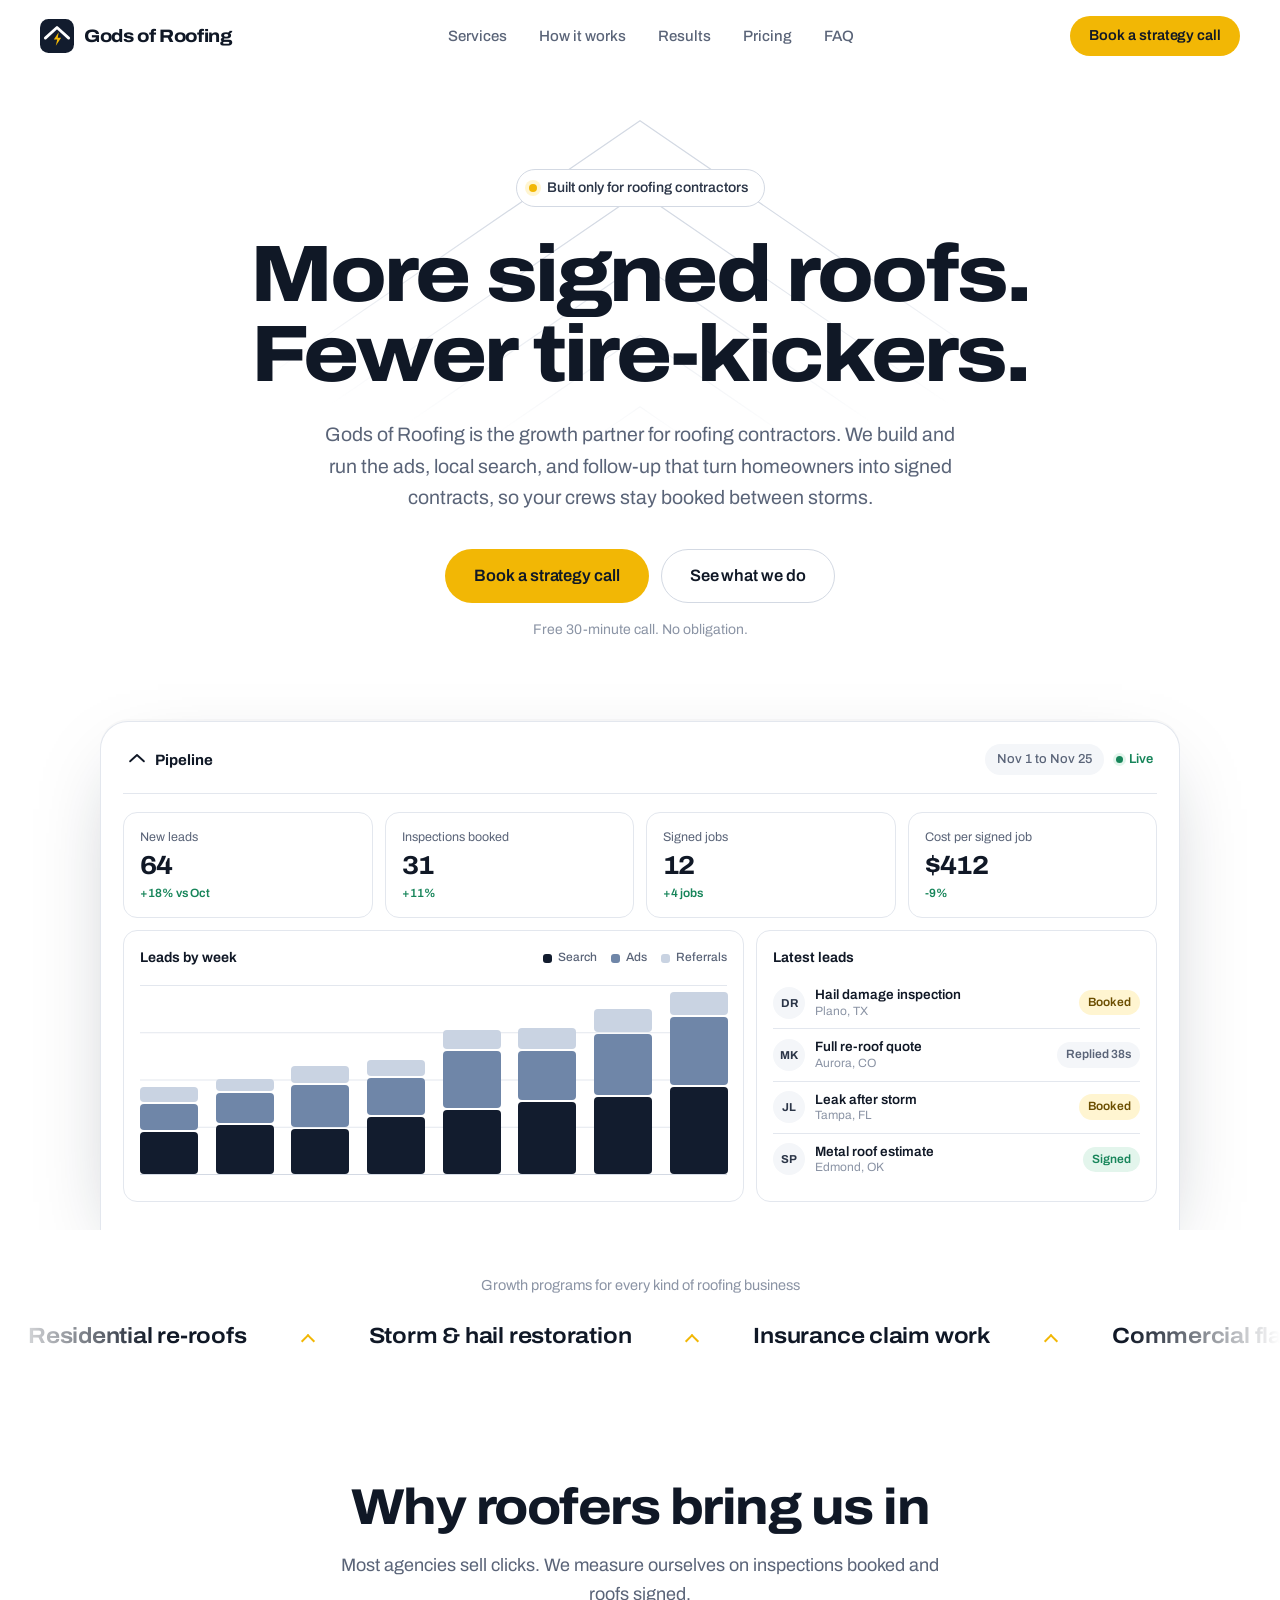
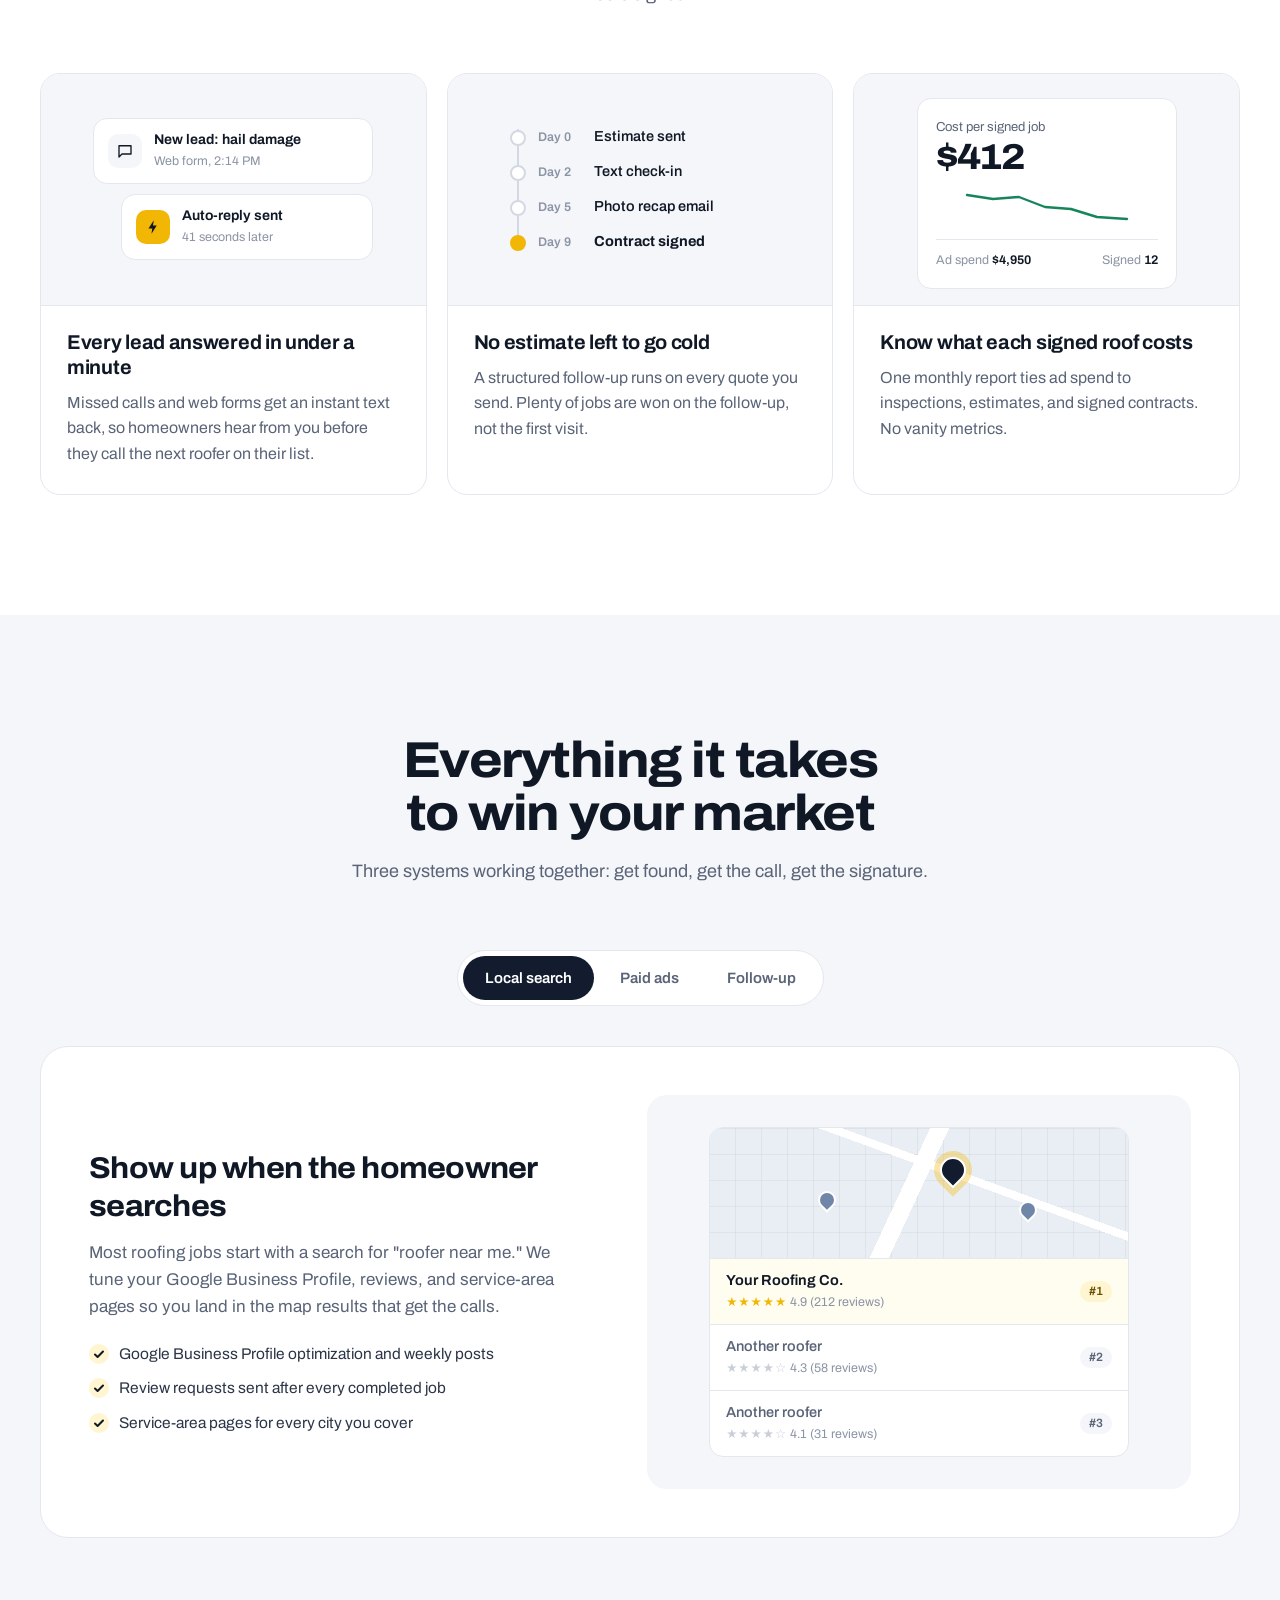
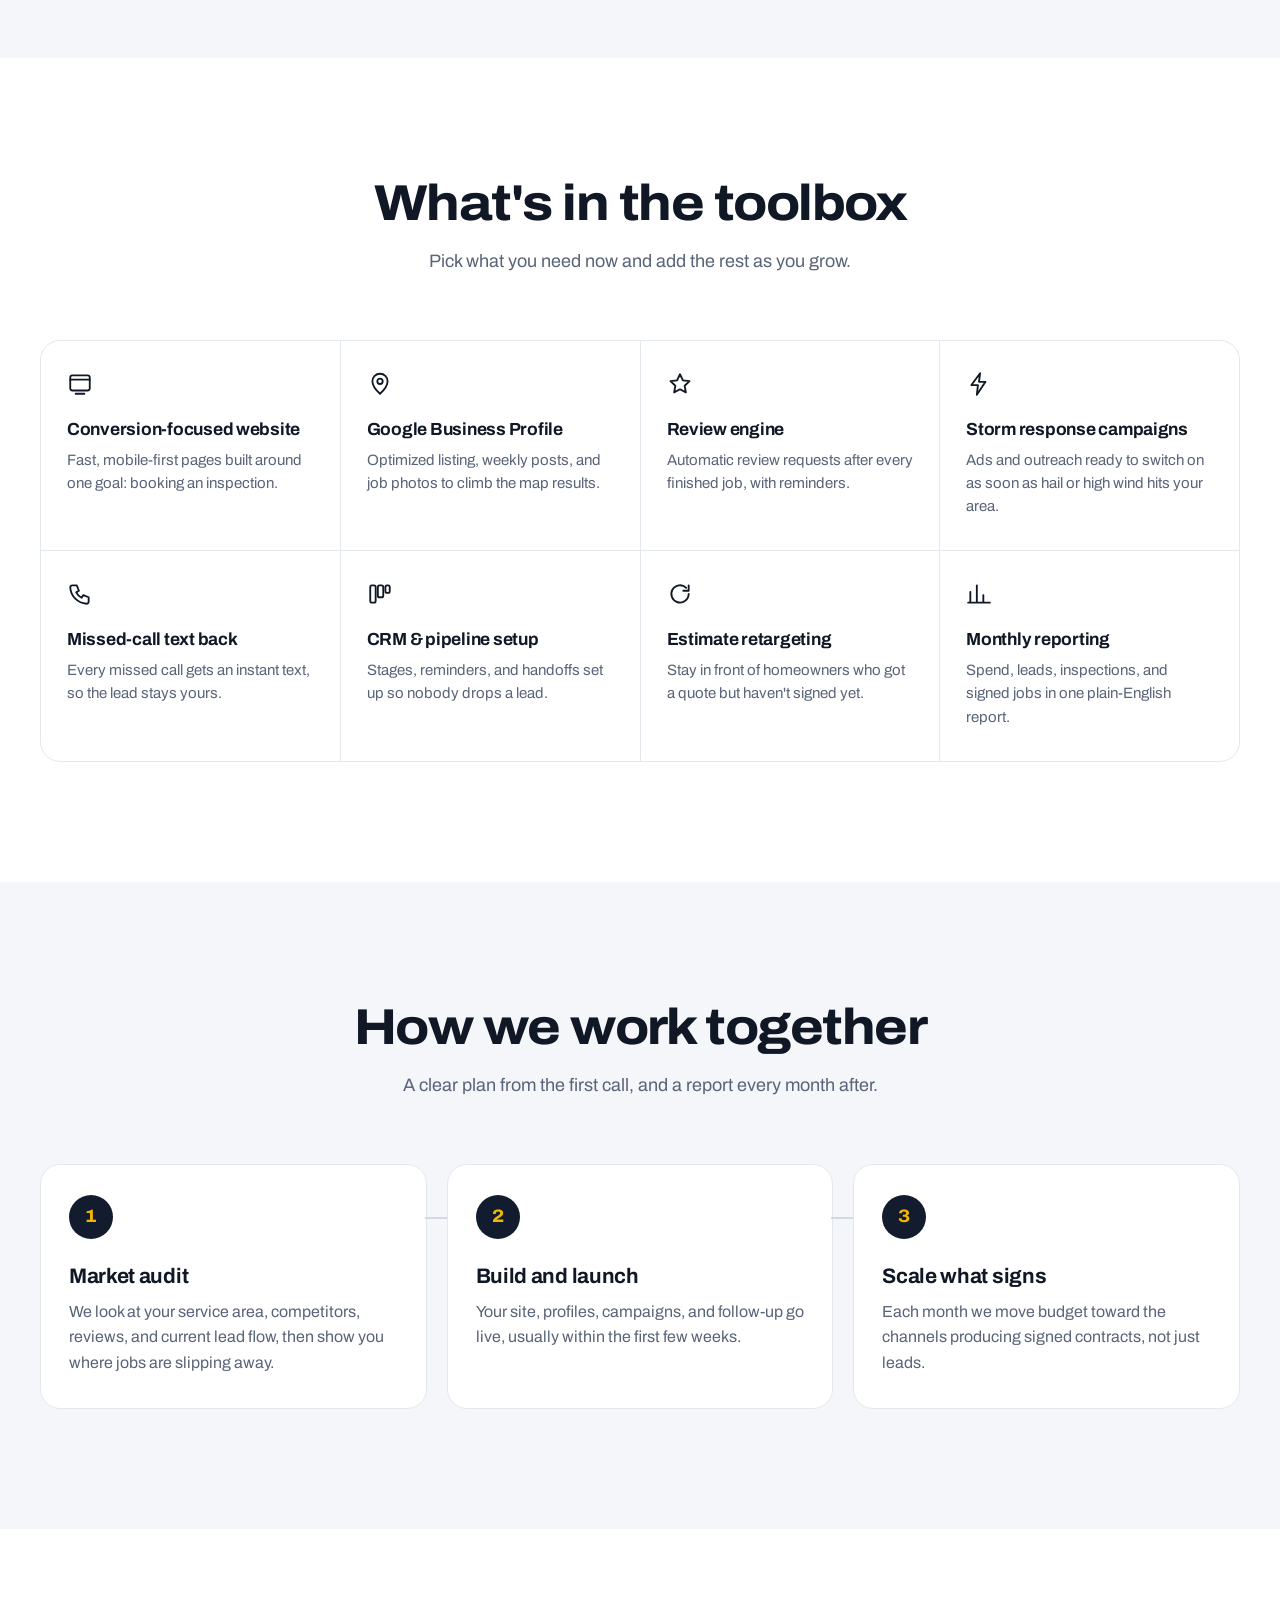
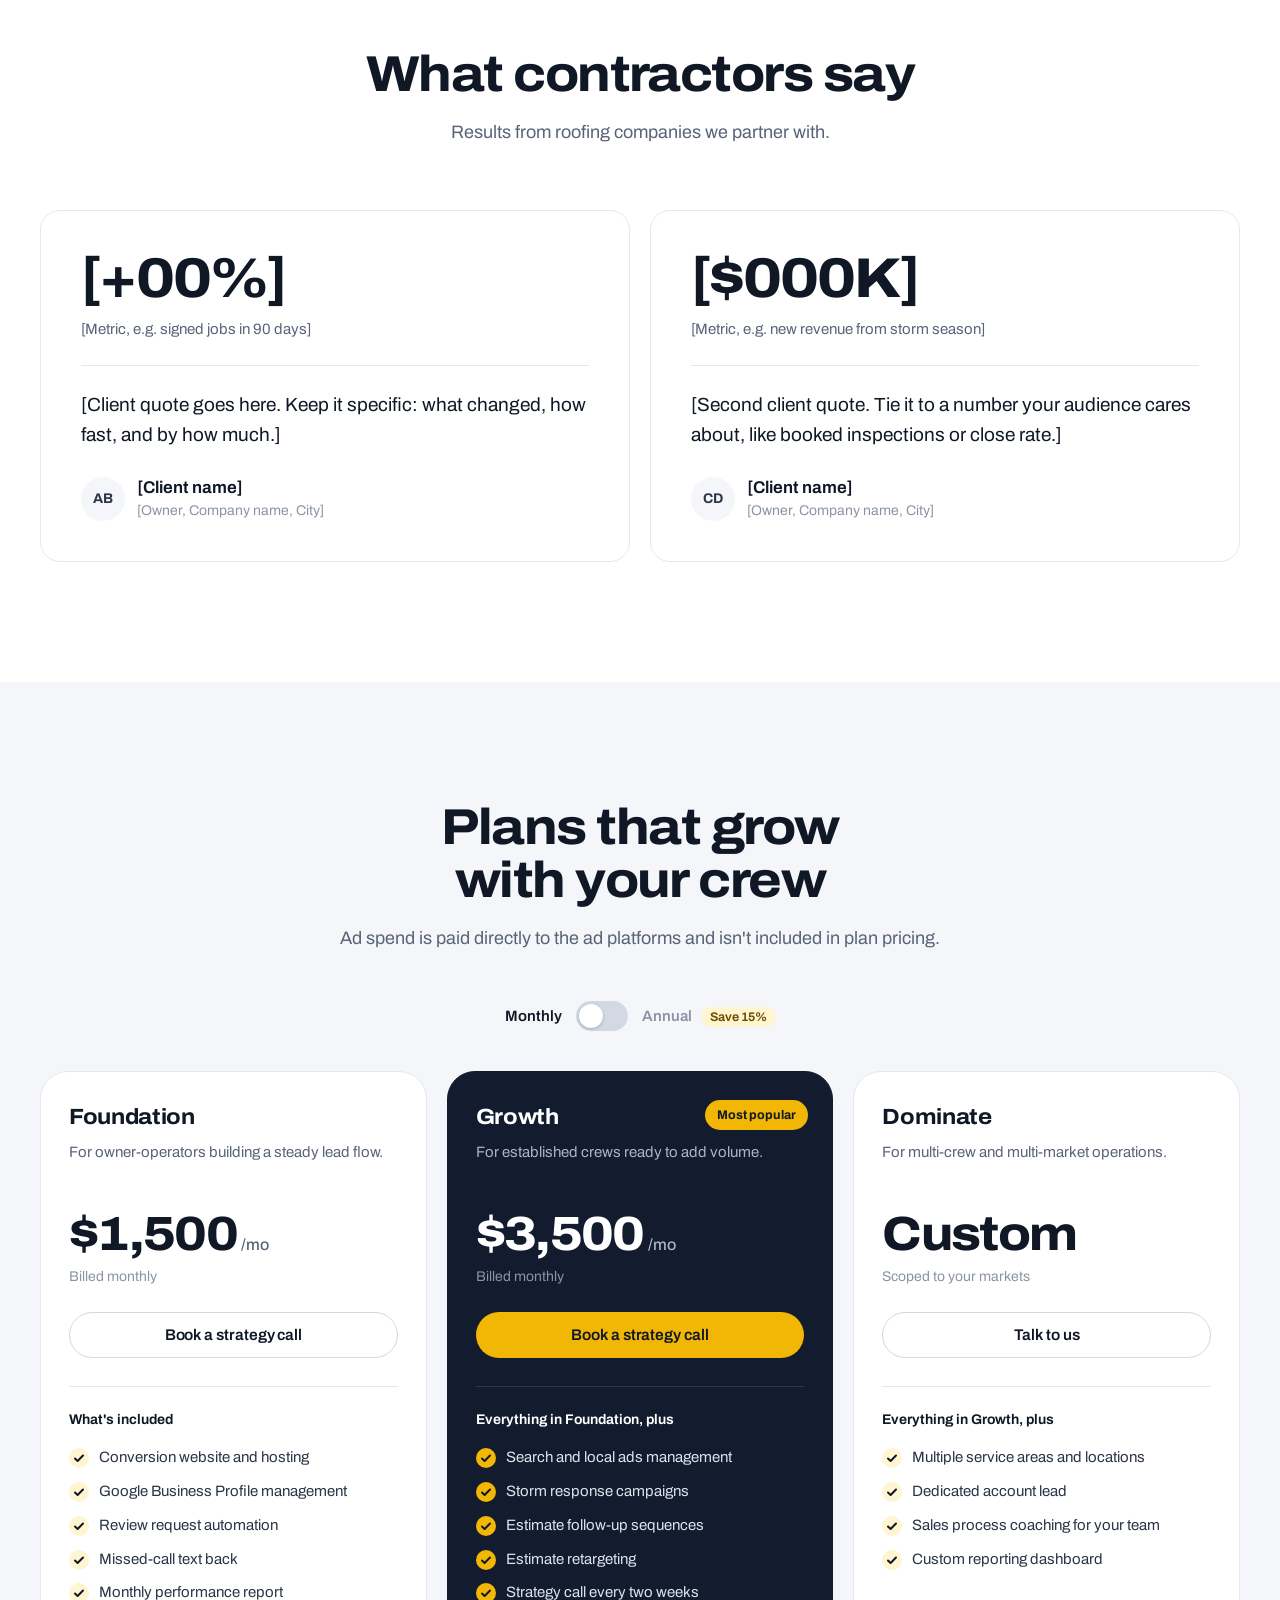
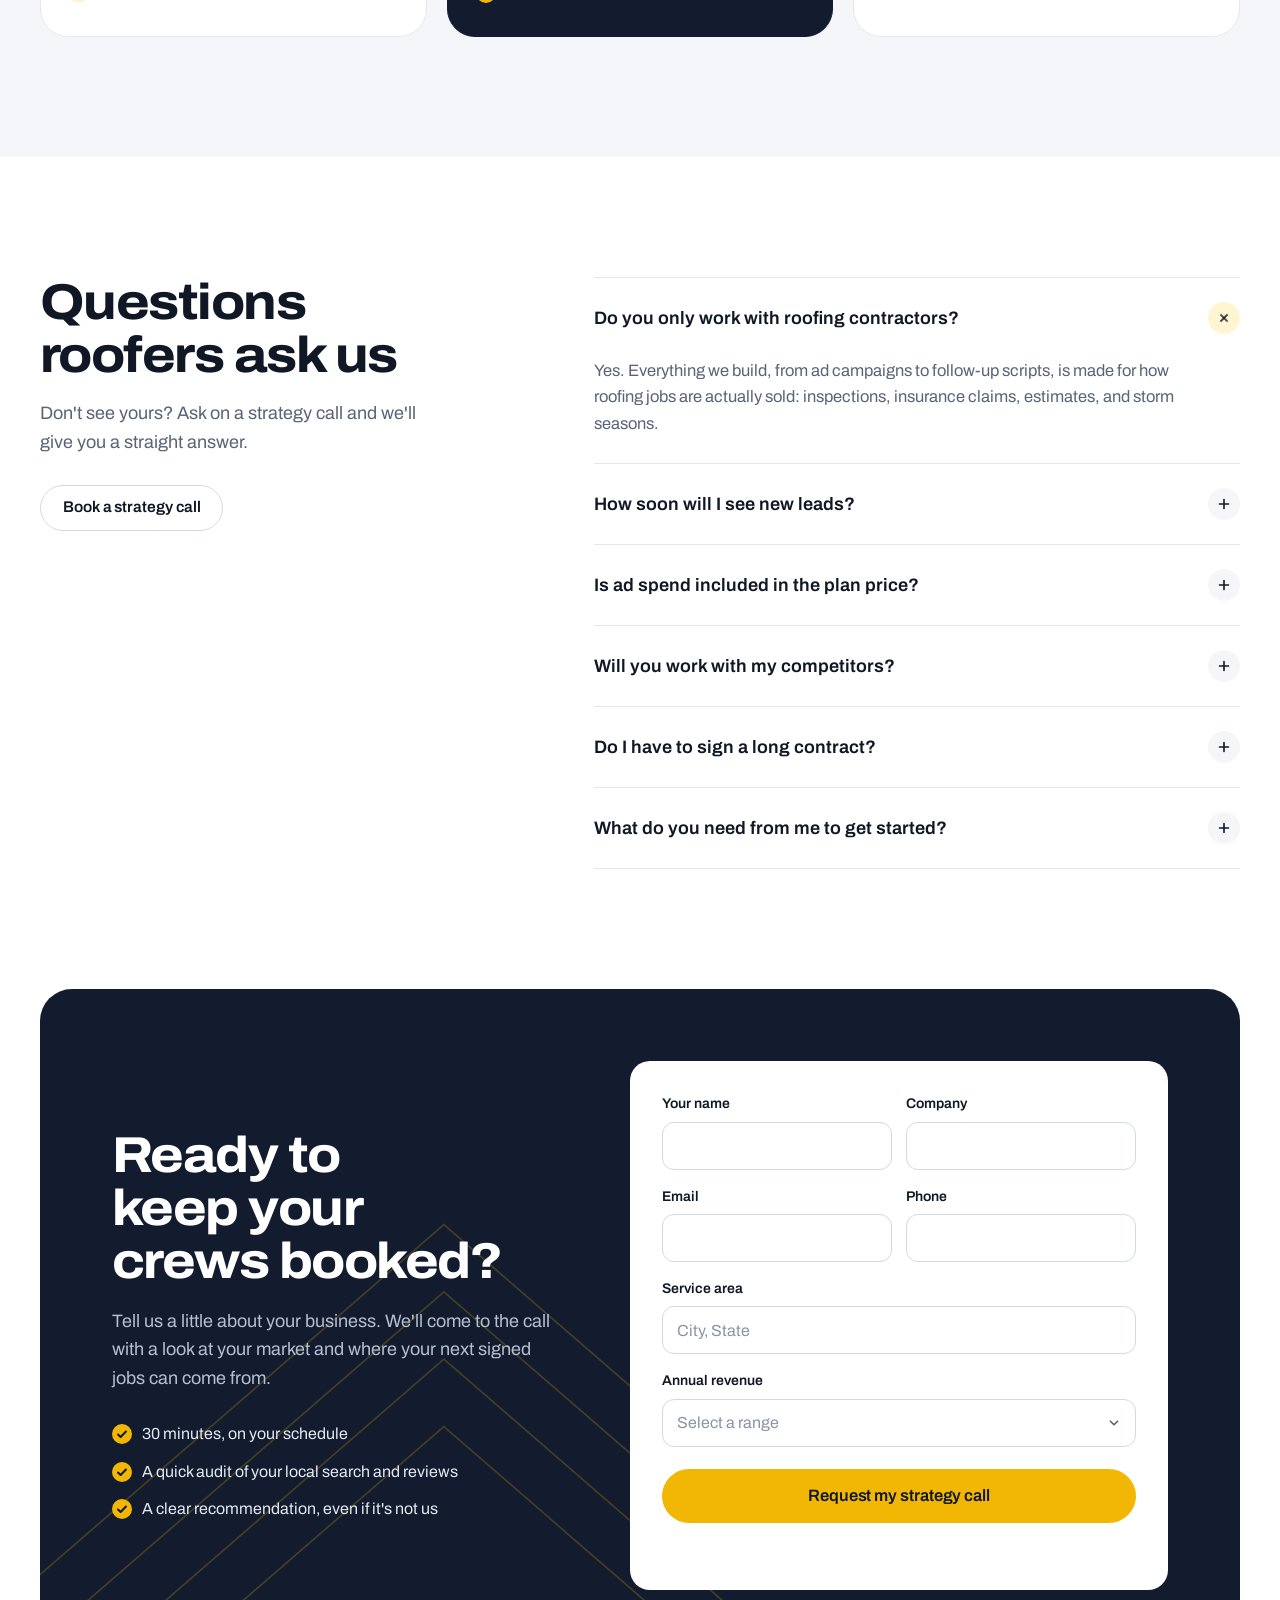
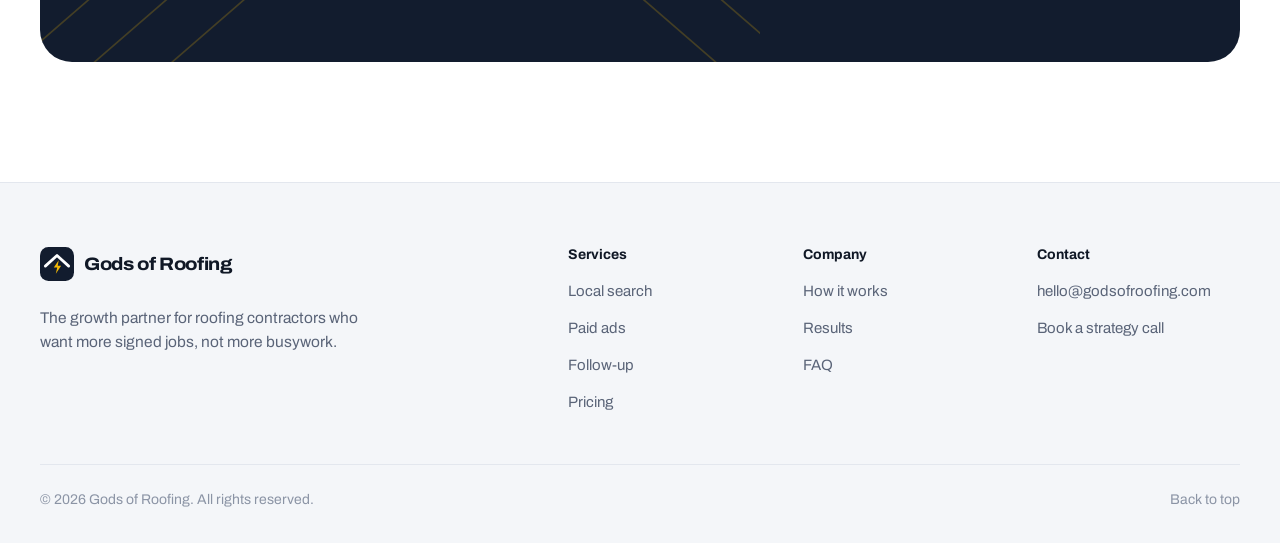
==== index.html @ 80707384 "Initial Commit" ====
<!doctype html>
<html lang="en">

<head>
    <meta charset="utf-8">
    <meta name="viewport" content="width=device-width, initial-scale=1">
    <title>Gods of Roofing | Growth partner for roofing contractors</title>
    <meta name="description"
        content="Gods of Roofing is the growth partner for roofing contractors. Ads, local search, and lead follow-up built to turn homeowners into signed roofs.">
    <meta property="og:title" content="Gods of Roofing | Growth partner for roofing contractors">
    <meta property="og:description"
        content="Ads, local search, and lead follow-up built to turn homeowners into signed roofs.">
    <meta property="og:url" content="https://godsofroofing.com/">
    <meta property="og:type" content="website">
    <meta name="theme-color" content="#121C2E">
    <link rel="icon"
        href="data:image/svg+xml,%3Csvg xmlns='http://www.w3.org/2000/svg' viewBox='0 0 32 32'%3E%3Crect width='32' height='32' rx='8' fill='%23121C2E'/%3E%3Cpath d='M5 18 16 8l11 10' fill='none' stroke='%23fff' stroke-width='2.6' stroke-linecap='round' stroke-linejoin='round'/%3E%3Cpath d='M17.6 12.5 13 19.2h3.2l-1.3 6 5-7.6h-3.2z' fill='%23F2B705'/%3E%3C/svg%3E">
    <link rel="preconnect" href="https://fonts.googleapis.com">
    <link rel="preconnect" href="https://fonts.gstatic.com" crossorigin>
    <link href="https://fonts.googleapis.com/css2?family=Archivo:wdth,wght@62..125,100..900&display=swap"
        rel="stylesheet">
    <link rel="stylesheet" href="styles.css">
</head>

<body>
    <a class="skip-link" href="#main">Skip to content</a>

    <!-- ============ NAV ============ -->
    <header class="nav">
        <div class="container nav-inner">
            <a class="brand" href="#top" aria-label="Gods of Roofing home">
                <svg class="brand-mark" viewBox="0 0 32 32" aria-hidden="true">
                    <rect width="32" height="32" rx="8" fill="currentColor" />
                    <path d="M5 18 16 8l11 10" fill="none" stroke="#fff" stroke-width="2.6" stroke-linecap="round"
                        stroke-linejoin="round" />
                    <path d="M17.6 12.5 13 19.2h3.2l-1.3 6 5-7.6h-3.2z" fill="#F2B705" />
                </svg>
                <span class="brand-name">Gods of Roofing</span>
            </a>

            <nav id="nav-menu" class="nav-menu" aria-label="Main">
                <a href="#services">Services</a>
                <a href="#process">How it works</a>
                <a href="#results">Results</a>
                <a href="#pricing">Pricing</a>
                <a href="#faq">FAQ</a>
                <a class="btn btn-primary nav-menu-cta" href="#contact">Book a strategy call</a>
            </nav>

            <div class="nav-actions">
                <a class="btn btn-primary btn-sm" href="#contact">Book a strategy call</a>
                <button class="nav-toggle" type="button" aria-expanded="false" aria-controls="nav-menu"
                    aria-label="Open menu">
                    <span></span><span></span>
                </button>
            </div>
        </div>
    </header>

    <main id="main">
        <!-- ============ HERO ============ -->
        <section class="hero" id="top">
            <svg class="hero-gables" viewBox="0 0 1200 520" preserveAspectRatio="xMidYMin slice" aria-hidden="true">
                <g fill="none" stroke="currentColor" stroke-width="1">
                    <path d="M-100 520 600 40l700 480" />
                    <path d="M-100 580 600 100l700 480" />
                    <path d="M-100 640 600 160l700 480" />
                    <path d="M-100 700 600 220l700 480" />
                    <path d="M-100 760 600 280l700 480" />
                    <path d="M-100 820 600 340l700 480" />
                </g>
            </svg>

            <div class="container hero-copy">
                <p class="pill"><span class="pill-dot" aria-hidden="true"></span>Built only for roofing contractors</p>
                <h1>More signed roofs.<br>Fewer <span class="nowrap">tire&#8209;kickers.</span></h1>
                <p class="lede">Gods of Roofing is the growth partner for roofing contractors. We build and run the ads,
                    local search, and follow-up that turn homeowners into signed contracts, so your crews stay booked
                    between storms.</p>
                <div class="hero-ctas">
                    <a class="btn btn-primary btn-lg" href="#contact">Book a strategy call</a>
                    <a class="btn btn-ghost btn-lg" href="#services">See what we do</a>
                </div>
                <p class="hero-note">Free 30-minute call. No obligation.</p>
            </div>

            <!-- Illustrative dashboard mockup -->
            <div class="container">
                <div class="dash" role="img"
                    aria-label="Example lead pipeline dashboard showing leads by week, booked inspections and signed jobs">
                    <div class="dash-top">
                        <div class="dash-title">
                            <svg viewBox="0 0 32 32" aria-hidden="true">
                                <path d="M5 18 16 8l11 10" fill="none" stroke="currentColor" stroke-width="3"
                                    stroke-linecap="round" stroke-linejoin="round" />
                            </svg>
                            Pipeline
                        </div>
                        <div class="dash-range">Nov 1 to Nov 25</div>
                        <div class="dash-live"><span></span>Live</div>
                    </div>

                    <div class="dash-kpis">
                        <div class="kpi"><span class="kpi-label">New leads</span><span class="kpi-value">64</span><span
                                class="kpi-delta up">+18% vs Oct</span></div>
                        <div class="kpi"><span class="kpi-label">Inspections booked</span><span
                                class="kpi-value">31</span><span class="kpi-delta up">+11%</span></div>
                        <div class="kpi"><span class="kpi-label">Signed jobs</span><span
                                class="kpi-value">12</span><span class="kpi-delta up">+4 jobs</span></div>
                        <div class="kpi"><span class="kpi-label">Cost per signed job</span><span
                                class="kpi-value">$412</span><span class="kpi-delta down">-9%</span></div>
                    </div>

                    <div class="dash-body">
                        <div class="dash-chart">
                            <div class="dash-chart-head">
                                <span>Leads by week</span>
                                <ul class="legend">
                                    <li><i class="sw sw-1"></i>Search</li>
                                    <li><i class="sw sw-2"></i>Ads</li>
                                    <li><i class="sw sw-3"></i>Referrals</li>
                                </ul>
                            </div>
                            <div class="bars">
                                <div class="bar" style="--i:0"><i style="--h:22%" class="s1"></i><i style="--h:14%"
                                        class="s2"></i><i style="--h:8%" class="s3"></i></div>
                                <div class="bar" style="--i:1"><i style="--h:26%" class="s1"></i><i style="--h:16%"
                                        class="s2"></i><i style="--h:6%" class="s3"></i></div>
                                <div class="bar" style="--i:2"><i style="--h:24%" class="s1"></i><i style="--h:22%"
                                        class="s2"></i><i style="--h:9%" class="s3"></i></div>
                                <div class="bar" style="--i:3"><i style="--h:30%" class="s1"></i><i style="--h:20%"
                                        class="s2"></i><i style="--h:8%" class="s3"></i></div>
                                <div class="bar" style="--i:4"><i style="--h:34%" class="s1"></i><i style="--h:30%"
                                        class="s2"></i><i style="--h:10%" class="s3"></i></div>
                                <div class="bar" style="--i:5"><i style="--h:38%" class="s1"></i><i style="--h:26%"
                                        class="s2"></i><i style="--h:11%" class="s3"></i></div>
                                <div class="bar" style="--i:6"><i style="--h:41%" class="s1"></i><i style="--h:32%"
                                        class="s2"></i><i style="--h:12%" class="s3"></i></div>
                                <div class="bar" style="--i:7"><i style="--h:46%" class="s1"></i><i style="--h:36%"
                                        class="s2"></i><i style="--h:12%" class="s3"></i></div>
                            </div>
                        </div>

                        <div class="dash-feed">
                            <div class="dash-feed-head">Latest leads</div>
                            <ul>
                                <li><span class="av">DR</span><span class="lead"><b>Hail damage
                                            inspection</b><small>Plano, TX</small></span><span
                                        class="tag tag-gold">Booked</span></li>
                                <li><span class="av">MK</span><span class="lead"><b>Full re-roof quote</b><small>Aurora,
                                            CO</small></span><span class="tag">Replied 38s</span></li>
                                <li><span class="av">JL</span><span class="lead"><b>Leak after storm</b><small>Tampa,
                                            FL</small></span><span class="tag tag-gold">Booked</span></li>
                                <li><span class="av">SP</span><span class="lead"><b>Metal roof
                                            estimate</b><small>Edmond, OK</small></span><span
                                        class="tag tag-green">Signed</span></li>
                            </ul>
                        </div>
                    </div>
                </div>
            </div>
        </section>

        <!-- ============ MARQUEE ============ -->
        <section class="strip" aria-label="Who we work with">
            <p class="strip-label">Growth programs for every kind of roofing business</p>
            <div class="marquee">
                <ul class="marquee-track">
                    <li>Residential re-roofs</li>
                    <li>Storm &amp; hail restoration</li>
                    <li>Insurance claim work</li>
                    <li>Commercial flat roofs</li>
                    <li>Metal roofing</li>
                    <li>Tile &amp; foam</li>
                    <li>Gutters &amp; exteriors</li>
                    <li>Roof repair &amp; maintenance</li>
                    <li>Solar-ready roofs</li>
                </ul>
                <ul class="marquee-track" aria-hidden="true">
                    <li>Residential re-roofs</li>
                    <li>Storm &amp; hail restoration</li>
                    <li>Insurance claim work</li>
                    <li>Commercial flat roofs</li>
                    <li>Metal roofing</li>
                    <li>Tile &amp; foam</li>
                    <li>Gutters &amp; exteriors</li>
                    <li>Roof repair &amp; maintenance</li>
                    <li>Solar-ready roofs</li>
                </ul>
            </div>
        </section>

        <!-- ============ WHY ============ -->
        <section class="section" id="why">
            <div class="container">
                <header class="section-head">
                    <h2>Why roofers bring us in</h2>
                    <p>Most agencies sell clicks. We measure ourselves on inspections booked and roofs signed.</p>
                </header>

                <div class="why-grid">
                    <article class="why-card">
                        <div class="why-visual">
                            <div class="notif">
                                <div class="notif-row">
                                    <span class="notif-icon">
                                        <svg viewBox="0 0 24 24" aria-hidden="true">
                                            <path d="M4 5h16v11H8l-4 4z" fill="none" stroke="currentColor"
                                                stroke-width="1.8" stroke-linejoin="round" />
                                        </svg>
                                    </span>
                                    <div><b>New lead: hail damage</b><small>Web form, 2:14 PM</small></div>
                                </div>
                                <div class="notif-row notif-reply">
                                    <span class="notif-icon notif-icon-gold">
                                        <svg viewBox="0 0 24 24" aria-hidden="true">
                                            <path d="M13 3 6 14h5l-1 7 7-11h-5z" fill="currentColor" />
                                        </svg>
                                    </span>
                                    <div><b>Auto-reply sent</b><small>41 seconds later</small></div>
                                </div>
                            </div>
                        </div>
                        <div class="why-text">
                            <h3>Every lead answered in under a minute</h3>
                            <p>Missed calls and web forms get an instant text back, so homeowners hear from you before
                                they call the next roofer on their list.</p>
                        </div>
                    </article>

                    <article class="why-card">
                        <div class="why-visual">
                            <ol class="timeline">
                                <li><span>Day 0</span>Estimate sent</li>
                                <li><span>Day 2</span>Text check-in</li>
                                <li><span>Day 5</span>Photo recap email</li>
                                <li class="is-won"><span>Day 9</span>Contract signed</li>
                            </ol>
                        </div>
                        <div class="why-text">
                            <h3>No estimate left to go cold</h3>
                            <p>A structured follow-up runs on every quote you send. Plenty of jobs are won on the
                                follow-up, not the first visit.</p>
                        </div>
                    </article>

                    <article class="why-card">
                        <div class="why-visual">
                            <div class="cost">
                                <span class="cost-label">Cost per signed job</span>
                                <span class="cost-value">$412</span>
                                <svg class="spark" viewBox="0 0 160 40" aria-hidden="true">
                                    <polyline points="0,8 26,12 52,10 78,20 104,22 130,30 160,32" fill="none"
                                        stroke="currentColor" stroke-width="2.4" stroke-linecap="round"
                                        stroke-linejoin="round" />
                                </svg>
                                <div class="cost-split"><span>Ad spend <b>$4,950</b></span><span>Signed <b>12</b></span>
                                </div>
                            </div>
                        </div>
                        <div class="why-text">
                            <h3>Know what each signed roof costs</h3>
                            <p>One monthly report ties ad spend to inspections, estimates, and signed contracts. No
                                vanity metrics.</p>
                        </div>
                    </article>
                </div>
            </div>
        </section>

        <!-- ============ SERVICES (TABS) ============ -->
        <section class="section section-paper" id="services">
            <div class="container">
                <header class="section-head">
                    <h2>Everything it takes to win your market</h2>
                    <p>Three systems working together: get found, get the call, get the signature.</p>
                </header>

                <div class="tabs" data-tabs>
                    <div class="tabs-list" role="tablist" aria-label="Services">
                        <button role="tab" id="tab-local" aria-controls="panel-local" aria-selected="true"
                            tabindex="0">Local search</button>
                        <button role="tab" id="tab-ads" aria-controls="panel-ads" aria-selected="false"
                            tabindex="-1">Paid ads</button>
                        <button role="tab" id="tab-follow" aria-controls="panel-follow" aria-selected="false"
                            tabindex="-1">Follow-up</button>
                    </div>

                    <div class="tab-panel" id="panel-local" role="tabpanel" aria-labelledby="tab-local" tabindex="0">
                        <div class="tab-copy">
                            <h3>Show up when the homeowner searches</h3>
                            <p>Most roofing jobs start with a search for "roofer near me." We tune your Google Business
                                Profile, reviews, and service-area pages so you land in the map results that get the
                                calls.</p>
                            <ul class="checks">
                                <li>Google Business Profile optimization and weekly posts</li>
                                <li>Review requests sent after every completed job</li>
                                <li>Service-area pages for every city you cover</li>
                            </ul>
                        </div>
                        <div class="tab-visual">
                            <div class="mappack">
                                <div class="map" aria-hidden="true">
                                    <span class="pin pin-you" style="left:58%;top:42%"></span>
                                    <span class="pin" style="left:28%;top:62%"></span>
                                    <span class="pin" style="left:76%;top:70%"></span>
                                </div>
                                <ul class="listings">
                                    <li class="is-you">
                                        <div><b>Your Roofing Co.</b><small><span class="stars"
                                                    aria-hidden="true">★★★★★</span> 4.9 (212 reviews)</small></div>
                                        <span class="tag tag-gold">#1</span>
                                    </li>
                                    <li>
                                        <div><b>Another roofer</b><small><span class="stars dim"
                                                    aria-hidden="true">★★★★☆</span> 4.3 (58 reviews)</small></div>
                                        <span class="tag">#2</span>
                                    </li>
                                    <li>
                                        <div><b>Another roofer</b><small><span class="stars dim"
                                                    aria-hidden="true">★★★★☆</span> 4.1 (31 reviews)</small></div>
                                        <span class="tag">#3</span>
                                    </li>
                                </ul>
                            </div>
                        </div>
                    </div>

                    <div class="tab-panel" id="panel-ads" role="tabpanel" aria-labelledby="tab-ads" tabindex="0" hidden>
                        <div class="tab-copy">
                            <h3>Ads that pay for themselves in signed jobs</h3>
                            <p>Search, local service, and social campaigns built around the jobs you actually want, with
                                budgets that shift toward whatever is producing contracts.</p>
                            <ul class="checks">
                                <li>Storm response campaigns that launch within hours of a hail or wind event</li>
                                <li>Retargeting for homeowners who got an estimate but haven't signed</li>
                                <li>Call tracking on every campaign, so nothing is guesswork</li>
                            </ul>
                        </div>
                        <div class="tab-visual">
                            <div class="table-card">
                                <div class="table-head">
                                    <span>Campaigns this month</span>
                                    <span class="tag tag-green">On target</span>
                                </div>
                                <table>
                                    <thead>
                                        <tr>
                                            <th scope="col">Campaign</th>
                                            <th scope="col">Spend</th>
                                            <th scope="col">Leads</th>
                                            <th scope="col">Signed</th>
                                        </tr>
                                    </thead>
                                    <tbody>
                                        <tr>
                                            <td>Storm response: hail</td>
                                            <td>$1,840</td>
                                            <td>27</td>
                                            <td>5</td>
                                        </tr>
                                        <tr>
                                            <td>Roof replacement search</td>
                                            <td>$2,210</td>
                                            <td>22</td>
                                            <td>5</td>
                                        </tr>
                                        <tr>
                                            <td>Estimate retargeting</td>
                                            <td>$900</td>
                                            <td>9</td>
                                            <td>2</td>
                                        </tr>
                                    </tbody>
                                    <tfoot>
                                        <tr>
                                            <td>Total</td>
                                            <td>$4,950</td>
                                            <td>58</td>
                                            <td>12</td>
                                        </tr>
                                    </tfoot>
                                </table>
                            </div>
                        </div>
                    </div>

                    <div class="tab-panel" id="panel-follow" role="tabpanel" aria-labelledby="tab-follow" tabindex="0"
                        hidden>
                        <div class="tab-copy">
                            <h3>Turn more inspections into contracts</h3>
                            <p>Speed and persistence close roofs. We set up the texts, reminders, and pipeline stages
                                that keep every homeowner moving toward a signature without your team chasing sticky
                                notes.</p>
                            <ul class="checks">
                                <li>Missed-call text back and instant replies to web forms</li>
                                <li>Appointment reminders that cut no-shows on inspections</li>
                                <li>Estimate follow-up sequences that run on their own</li>
                            </ul>
                        </div>
                        <div class="tab-visual">
                            <ol class="flow">
                                <li class="done"><b>Form submitted</b><small>Homeowner requests an inspection</small>
                                </li>
                                <li class="done"><b>Text sent in 60 seconds</b><small>Booking link included</small></li>
                                <li class="done"><b>Inspection booked</b><small>Reminders the day before and that
                                        morning</small></li>
                                <li class="active"><b>Estimate follow-up</b><small>Day 2, day 5, and day 9
                                        check-ins</small></li>
                                <li><b>Contract signed</b><small>Review request queued for job completion</small></li>
                            </ol>
                        </div>
                    </div>
                </div>
            </div>
        </section>

        <!-- ============ FEATURES GRID ============ -->
        <section class="section">
            <div class="container">
                <header class="section-head">
                    <h2>What's in the toolbox</h2>
                    <p>Pick what you need now and add the rest as you grow.</p>
                </header>

                <div class="features">
                    <div class="feature">
                        <svg viewBox="0 0 24 24" aria-hidden="true">
                            <rect x="3" y="4" width="18" height="14" rx="2" />
                            <path d="M3 8h18M8 21h8" />
                        </svg>
                        <h3>Conversion-focused website</h3>
                        <p>Fast, mobile-first pages built around one goal: booking an inspection.</p>
                    </div>
                    <div class="feature">
                        <svg viewBox="0 0 24 24" aria-hidden="true">
                            <path d="M12 21s-7-6.2-7-11.5a7 7 0 0 1 14 0C19 14.8 12 21 12 21z" />
                            <circle cx="12" cy="9.5" r="2.5" />
                        </svg>
                        <h3>Google Business Profile</h3>
                        <p>Optimized listing, weekly posts, and job photos to climb the map results.</p>
                    </div>
                    <div class="feature">
                        <svg viewBox="0 0 24 24" aria-hidden="true">
                            <path d="m12 3 2.7 5.6 6.1.8-4.5 4.2 1.1 6.1L12 16.8l-5.4 2.9 1.1-6.1-4.5-4.2 6.1-.8z" />
                        </svg>
                        <h3>Review engine</h3>
                        <p>Automatic review requests after every finished job, with reminders.</p>
                    </div>
                    <div class="feature">
                        <svg viewBox="0 0 24 24" aria-hidden="true">
                            <path d="M13 2 5 13h6l-1 9 8-12h-6z" />
                        </svg>
                        <h3>Storm response campaigns</h3>
                        <p>Ads and outreach ready to switch on as soon as hail or high wind hits your area.</p>
                    </div>
                    <div class="feature">
                        <svg viewBox="0 0 24 24" aria-hidden="true">
                            <path
                                d="M5 4h4l2 5-2.5 1.5a11 11 0 0 0 5 5L15 13l5 2v4a2 2 0 0 1-2 2A16 16 0 0 1 3 6a2 2 0 0 1 2-2z" />
                        </svg>
                        <h3>Missed-call text back</h3>
                        <p>Every missed call gets an instant text, so the lead stays yours.</p>
                    </div>
                    <div class="feature">
                        <svg viewBox="0 0 24 24" aria-hidden="true">
                            <rect x="3" y="4" width="5" height="16" rx="1.5" />
                            <rect x="10" y="4" width="5" height="11" rx="1.5" />
                            <rect x="17" y="4" width="4" height="7" rx="1.5" />
                        </svg>
                        <h3>CRM &amp; pipeline setup</h3>
                        <p>Stages, reminders, and handoffs set up so nobody drops a lead.</p>
                    </div>
                    <div class="feature">
                        <svg viewBox="0 0 24 24" aria-hidden="true">
                            <path d="M20 12a8 8 0 1 1-2.3-5.7" />
                            <path d="M20 4v5h-5" />
                        </svg>
                        <h3>Estimate retargeting</h3>
                        <p>Stay in front of homeowners who got a quote but haven't signed yet.</p>
                    </div>
                    <div class="feature">
                        <svg viewBox="0 0 24 24" aria-hidden="true">
                            <path d="M4 20V10M10 20V4M16 20v-7M22 20H2" />
                        </svg>
                        <h3>Monthly reporting</h3>
                        <p>Spend, leads, inspections, and signed jobs in one plain-English report.</p>
                    </div>
                </div>
            </div>
        </section>

        <!-- ============ PROCESS ============ -->
        <section class="section section-paper" id="process">
            <div class="container">
                <header class="section-head">
                    <h2>How we work together</h2>
                    <p>A clear plan from the first call, and a report every month after.</p>
                </header>

                <ol class="steps">
                    <li class="step">
                        <span class="step-num">1</span>
                        <h3>Market audit</h3>
                        <p>We look at your service area, competitors, reviews, and current lead flow, then show you
                            where jobs are slipping away.</p>
                    </li>
                    <li class="step">
                        <span class="step-num">2</span>
                        <h3>Build and launch</h3>
                        <p>Your site, profiles, campaigns, and follow-up go live, usually within the first few weeks.
                        </p>
                    </li>
                    <li class="step">
                        <span class="step-num">3</span>
                        <h3>Scale what signs</h3>
                        <p>Each month we move budget toward the channels producing signed contracts, not just leads.</p>
                    </li>
                </ol>
            </div>
        </section>

        <!-- ============ RESULTS (placeholders) ============ -->
        <!-- Replace the bracketed text below with real client quotes and results once you have them. -->
        <section class="section" id="results">
            <div class="container">
                <header class="section-head">
                    <h2>What contractors say</h2>
                    <p>Results from roofing companies we partner with.</p>
                </header>

                <div class="results">
                    <figure class="result">
                        <div class="result-stat">
                            <span class="result-num">[+00%]</span>
                            <span class="result-label">[Metric, e.g. signed jobs in 90 days]</span>
                        </div>
                        <blockquote>[Client quote goes here. Keep it specific: what changed, how fast, and by how much.]
                        </blockquote>
                        <figcaption>
                            <span class="av av-lg">AB</span>
                            <span><b>[Client name]</b><small>[Owner, Company name, City]</small></span>
                        </figcaption>
                    </figure>

                    <figure class="result">
                        <div class="result-stat">
                            <span class="result-num">[$000K]</span>
                            <span class="result-label">[Metric, e.g. new revenue from storm season]</span>
                        </div>
                        <blockquote>[Second client quote. Tie it to a number your audience cares about, like booked
                            inspections or close rate.]</blockquote>
                        <figcaption>
                            <span class="av av-lg">CD</span>
                            <span><b>[Client name]</b><small>[Owner, Company name, City]</small></span>
                        </figcaption>
                    </figure>
                </div>
            </div>
        </section>

        <!-- ============ PRICING ============ -->
        <section class="section section-paper" id="pricing" data-period="monthly">
            <div class="container">
                <header class="section-head">
                    <h2>Plans that grow with your crew</h2>
                    <p>Ad spend is paid directly to the ad platforms and isn't included in plan pricing.</p>
                </header>

                <div class="billing">
                    <span class="billing-opt" data-for="monthly">Monthly</span>
                    <button class="switch" type="button" role="switch" aria-checked="false" aria-label="Bill annually"
                        data-billing><span></span></button>
                    <span class="billing-opt" data-for="annual">Annual <em>Save 15%</em></span>
                </div>

                <div class="plans">
                    <article class="plan">
                        <h3>Foundation</h3>
                        <p class="plan-desc">For owner-operators building a steady lead flow.</p>
                        <p class="price"><span class="price-amount" data-monthly="$1,500"
                                data-annual="$1,275">$1,500</span><span class="price-per">/mo</span></p>
                        <p class="price-note" data-monthly="Billed monthly" data-annual="Billed annually">Billed monthly
                        </p>
                        <a class="btn btn-outline btn-block" href="#contact">Book a strategy call</a>
                        <p class="plan-includes">What's included</p>
                        <ul class="checks">
                            <li>Conversion website and hosting</li>
                            <li>Google Business Profile management</li>
                            <li>Review request automation</li>
                            <li>Missed-call text back</li>
                            <li>Monthly performance report</li>
                        </ul>
                    </article>

                    <article class="plan plan-featured">
                        <span class="plan-badge">Most popular</span>
                        <h3>Growth</h3>
                        <p class="plan-desc">For established crews ready to add volume.</p>
                        <p class="price"><span class="price-amount" data-monthly="$3,500"
                                data-annual="$2,975">$3,500</span><span class="price-per">/mo</span></p>
                        <p class="price-note" data-monthly="Billed monthly" data-annual="Billed annually">Billed monthly
                        </p>
                        <a class="btn btn-primary btn-block" href="#contact">Book a strategy call</a>
                        <p class="plan-includes">Everything in Foundation, plus</p>
                        <ul class="checks">
                            <li>Search and local ads management</li>
                            <li>Storm response campaigns</li>
                            <li>Estimate follow-up sequences</li>
                            <li>Estimate retargeting</li>
                            <li>Strategy call every two weeks</li>
                        </ul>
                    </article>

                    <article class="plan">
                        <h3>Dominate</h3>
                        <p class="plan-desc">For multi-crew and multi-market operations.</p>
                        <p class="price"><span class="price-amount price-custom">Custom</span></p>
                        <p class="price-note">Scoped to your markets</p>
                        <a class="btn btn-outline btn-block" href="#contact">Talk to us</a>
                        <p class="plan-includes">Everything in Growth, plus</p>
                        <ul class="checks">
                            <li>Multiple service areas and locations</li>
                            <li>Dedicated account lead</li>
                            <li>Sales process coaching for your team</li>
                            <li>Custom reporting dashboard</li>
                        </ul>
                    </article>
                </div>
            </div>
        </section>

        <!-- ============ FAQ ============ -->
        <section class="section" id="faq">
            <div class="container faq-wrap">
                <div class="faq-intro">
                    <h2>Questions roofers ask us</h2>
                    <p>Don't see yours? Ask on a strategy call and we'll give you a straight answer.</p>
                    <a class="btn btn-outline" href="#contact">Book a strategy call</a>
                </div>

                <div class="faq-list">
                    <details name="faq" open>
                        <summary>Do you only work with roofing contractors?</summary>
                        <p>Yes. Everything we build, from ad campaigns to follow-up scripts, is made for how roofing
                            jobs are actually sold: inspections, insurance claims, estimates, and storm seasons.</p>
                    </details>
                    <details name="faq">
                        <summary>How soon will I see new leads?</summary>
                        <p>Paid campaigns can start producing calls within the first few weeks. Local search and reviews
                            build over a few months. On your strategy call we'll give you a realistic timeline for your
                            market.</p>
                    </details>
                    <details name="faq">
                        <summary>Is ad spend included in the plan price?</summary>
                        <p>No. Ad spend goes directly to the ad platforms on your own accounts, so you always own the
                            data and can see exactly where every dollar went.</p>
                    </details>
                    <details name="faq">
                        <summary>Will you work with my competitors?</summary>
                        <p>We limit how many contractors we take on in each service area so we're never bidding against
                            ourselves. Ask about availability in your market when you book a call.</p>
                    </details>
                    <details name="faq">
                        <summary>Do I have to sign a long contract?</summary>
                        <p>Terms depend on the plan. We'll walk through them on your strategy call, before you commit to
                            anything.</p>
                    </details>
                    <details name="faq">
                        <summary>What do you need from me to get started?</summary>
                        <p>Access to your existing accounts, photos of recent jobs, and someone on your team who can
                            answer booked leads. We handle the rest.</p>
                    </details>
                </div>
            </div>
        </section>

        <!-- ============ CONTACT / CTA ============ -->
        <section class="section cta-section" id="contact">
            <div class="container">
                <div class="cta">
                    <svg class="cta-gables" viewBox="0 0 600 400" preserveAspectRatio="xMinYMax slice"
                        aria-hidden="true">
                        <g fill="none" stroke="currentColor" stroke-width="1">
                            <path d="M-60 400 240 140l300 260" />
                            <path d="M-60 440 240 180l300 260" />
                            <path d="M-60 480 240 220l300 260" />
                            <path d="M-60 520 240 260l300 260" />
                        </g>
                    </svg>

                    <div class="cta-copy">
                        <h2>Ready to keep your crews booked?</h2>
                        <p>Tell us a little about your business. We'll come to the call with a look at your market and
                            where your next signed jobs can come from.</p>
                        <ul class="cta-points">
                            <li>30 minutes, on your schedule</li>
                            <li>A quick audit of your local search and reviews</li>
                            <li>A clear recommendation, even if it's not us</li>
                        </ul>
                    </div>

                    <!--
            Form handling: set data-endpoint to a form service URL (e.g. Formspree, Basin, or your CRM's webhook)
            and submissions will POST there. Leave it empty and the form opens the visitor's email app instead.
          -->
                    <form class="form" id="contact-form" data-endpoint="" data-email="hello@godsofroofing.com"
                        novalidate>
                        <div class="form-row">
                            <label>Your name<input name="name" type="text" autocomplete="name" required></label>
                            <label>Company<input name="company" type="text" autocomplete="organization"
                                    required></label>
                        </div>
                        <div class="form-row">
                            <label>Email<input name="email" type="email" autocomplete="email" required></label>
                            <label>Phone<input name="phone" type="tel" autocomplete="tel"></label>
                        </div>
                        <label>Service area<input name="area" type="text" placeholder="City, State" required></label>
                        <label>Annual revenue
                            <select name="revenue" required>
                                <option value="" selected disabled>Select a range</option>
                                <option>Under $500K</option>
                                <option>$500K to $1M</option>
                                <option>$1M to $3M</option>
                                <option>$3M to $10M</option>
                                <option>$10M+</option>
                            </select>
                        </label>
                        <button class="btn btn-primary btn-lg btn-block" type="submit">Request my strategy call</button>
                        <p class="form-status" role="status" aria-live="polite"></p>
                    </form>
                </div>
            </div>
        </section>
    </main>

    <!-- ============ FOOTER ============ -->
    <footer class="footer">
        <div class="container footer-inner">
            <div class="footer-brand">
                <a class="brand" href="#top" aria-label="Gods of Roofing home">
                    <svg class="brand-mark" viewBox="0 0 32 32" aria-hidden="true">
                        <rect width="32" height="32" rx="8" fill="currentColor" />
                        <path d="M5 18 16 8l11 10" fill="none" stroke="#fff" stroke-width="2.6" stroke-linecap="round"
                            stroke-linejoin="round" />
                        <path d="M17.6 12.5 13 19.2h3.2l-1.3 6 5-7.6h-3.2z" fill="#F2B705" />
                    </svg>
                    <span class="brand-name">Gods of Roofing</span>
                </a>
                <p>The growth partner for roofing contractors who want more signed jobs, not more busywork.</p>
            </div>

            <nav class="footer-cols" aria-label="Footer">
                <div>
                    <h4>Services</h4>
                    <ul>
                        <li><a href="#services">Local search</a></li>
                        <li><a href="#services">Paid ads</a></li>
                        <li><a href="#services">Follow-up</a></li>
                        <li><a href="#pricing">Pricing</a></li>
                    </ul>
                </div>
                <div>
                    <h4>Company</h4>
                    <ul>
                        <li><a href="#process">How it works</a></li>
                        <li><a href="#results">Results</a></li>
                        <li><a href="#faq">FAQ</a></li>
                    </ul>
                </div>
                <div>
                    <h4>Contact</h4>
                    <ul>
                        <li><a href="mailto:hello@godsofroofing.com">hello@godsofroofing.com</a></li>
                        <li><a href="#contact">Book a strategy call</a></li>
                    </ul>
                </div>
            </nav>
        </div>
        <div class="container footer-base">
            <p>&copy; <span data-year>2026</span> Gods of Roofing. All rights reserved.</p>
            <p><a href="#top">Back to top</a></p>
        </div>
    </footer>

    <script src="script.js" defer></script>
</body>

</html>
---- styles.css ----
/* =========================================================
   Gods of Roofing — styles
   ========================================================= */

:root {
    /* Color */
    --ink: #101826;
    /* headings, primary text */
    --ink-2: #2B3547;
    /* body text */
    --slate: #5A6478;
    /* secondary text */
    --muted: #8B94A5;
    /* tertiary text, labels */
    --line: #E3E7EE;
    /* borders */
    --line-2: #D3D9E3;
    --paper: #F4F6F9;
    /* alt section background */
    --white: #FFFFFF;
    --storm: #121C2E;
    /* dark sections */
    --storm-2: #1C2942;
    --gold: #F2B705;
    /* lightning accent: fills only */
    --gold-ink: #6B4E00;
    /* readable gold-family text on light */
    --gold-soft: #FFF5D1;
    --green: #17855A;
    --green-soft: #E3F5EC;
    --red: #C2412D;
    --chart-1: #121C2E;
    --chart-2: #6F86A8;
    --chart-3: #C9D3E2;
    --focus: #2563EB;

    /* Type */
    --font: "Archivo", ui-sans-serif, system-ui, -apple-system, "Segoe UI", sans-serif;

    /* Shape */
    --r-xl: 28px;
    --r-lg: 20px;
    --r-md: 14px;
    --r-sm: 9px;

    --container: 1200px;
    --section-y: clamp(72px, 10vw, 120px);
}

/* ---------- Reset ---------- */
*,
*::before,
*::after {
    box-sizing: border-box;
}

html {
    scroll-behavior: smooth;
    scroll-padding-top: 84px;
    -webkit-text-size-adjust: 100%;
}

body {
    margin: 0;
    font-family: var(--font);
    font-size: 17px;
    line-height: 1.6;
    color: var(--ink-2);
    background: var(--white);
    -webkit-font-smoothing: antialiased;
    text-rendering: optimizeLegibility;
}

img,
svg {
    display: block;
    max-width: 100%;
}

h1,
h2,
h3,
h4 {
    margin: 0;
    color: var(--ink);
    line-height: 1.1;
}

p {
    margin: 0;
}

ul,
ol {
    margin: 0;
    padding: 0;
    list-style: none;
}

a {
    color: inherit;
    text-decoration: none;
}

button,
input,
select {
    font: inherit;
    color: inherit;
}

button {
    cursor: pointer;
}

:focus-visible {
    outline: 3px solid var(--focus);
    outline-offset: 3px;
    border-radius: 6px;
}

.skip-link {
    position: absolute;
    left: 16px;
    top: -60px;
    z-index: 100;
    background: var(--ink);
    color: #fff;
    padding: 10px 16px;
    border-radius: var(--r-sm);
}

.skip-link:focus {
    top: 12px;
}

.container {
    width: min(100% - 32px, var(--container));
    margin-inline: auto;
}

/* ---------- Buttons ---------- */
.btn {
    display: inline-flex;
    align-items: center;
    justify-content: center;
    gap: 8px;
    height: 46px;
    padding: 0 22px;
    border-radius: 999px;
    border: 1px solid transparent;
    font-weight: 600;
    font-size: 15.5px;
    letter-spacing: -0.005em;
    white-space: nowrap;
    transition: background-color .18s ease, border-color .18s ease, color .18s ease, transform .18s ease;
}

.btn:active {
    transform: translateY(1px);
}

.btn-sm {
    height: 40px;
    padding: 0 18px;
    font-size: 14.5px;
}

.btn-lg {
    height: 54px;
    padding: 0 28px;
    font-size: 16.5px;
}

.btn-block {
    width: 100%;
}

.btn-primary {
    background: var(--gold);
    color: var(--ink);
}

.btn-primary:hover {
    background: #FFC61A;
}

.btn-ghost {
    background: var(--white);
    color: var(--ink);
    border-color: var(--line-2);
}

.btn-ghost:hover {
    border-color: var(--ink);
}

.btn-outline {
    background: transparent;
    color: var(--ink);
    border-color: var(--line-2);
}

.btn-outline:hover {
    border-color: var(--ink);
}

/* ---------- Nav ---------- */
.nav {
    position: sticky;
    top: 0;
    z-index: 50;
    background: rgba(255, 255, 255, 0.86);
    -webkit-backdrop-filter: saturate(160%) blur(14px);
    backdrop-filter: saturate(160%) blur(14px);
    border-bottom: 1px solid transparent;
    transition: border-color .2s ease;
}

.nav.is-scrolled {
    border-bottom-color: var(--line);
}

.nav-inner {
    display: flex;
    align-items: center;
    justify-content: space-between;
    height: 72px;
    gap: 24px;
}

.brand {
    display: inline-flex;
    align-items: center;
    gap: 10px;
    color: var(--storm);
}

.brand-mark {
    width: 34px;
    height: 34px;
}

.brand-name {
    font-weight: 750;
    font-stretch: 112%;
    font-size: 18px;
    letter-spacing: -0.02em;
    color: var(--ink);
}

.nav-menu {
    display: flex;
    align-items: center;
    gap: 4px;
}

.nav-menu a:not(.btn) {
    padding: 8px 14px;
    border-radius: 999px;
    font-size: 15px;
    font-weight: 500;
    color: var(--slate);
    transition: color .15s ease, background-color .15s ease;
}

.nav-menu a:not(.btn):hover {
    color: var(--ink);
    background: var(--paper);
}

.nav-menu-cta {
    display: none;
}

.nav-actions {
    display: flex;
    align-items: center;
    gap: 10px;
}

.nav-toggle {
    display: none;
    width: 44px;
    height: 44px;
    border-radius: 12px;
    border: 1px solid var(--line-2);
    background: var(--white);
    position: relative;
}

.nav-toggle span {
    position: absolute;
    left: 12px;
    right: 12px;
    height: 2px;
    background: var(--ink);
    border-radius: 2px;
    transition: transform .2s ease, top .2s ease;
}

.nav-toggle span:first-child {
    top: 17px;
}

.nav-toggle span:last-child {
    top: 25px;
}

.nav-toggle[aria-expanded="true"] span:first-child {
    top: 21px;
    transform: rotate(45deg);
}

.nav-toggle[aria-expanded="true"] span:last-child {
    top: 21px;
    transform: rotate(-45deg);
}

/* ---------- Hero ---------- */
.hero {
    position: relative;
    padding: clamp(56px, 8vw, 96px) 0 0;
    overflow: hidden;
}

.hero::after {
    /* soft fade from hero into the strip below the dashboard */
    content: "";
    position: absolute;
    inset: auto 0 0 0;
    height: 120px;
    background: linear-gradient(to bottom, rgba(255, 255, 255, 0), var(--white));
    pointer-events: none;
}

.hero-gables {
    position: absolute;
    inset: 0 0 auto 0;
    width: 100%;
    height: 620px;
    color: var(--line-2);
    -webkit-mask-image: radial-gradient(ellipse 70% 80% at 50% 0%, #000 30%, transparent 75%);
    mask-image: radial-gradient(ellipse 70% 80% at 50% 0%, #000 30%, transparent 75%);
    pointer-events: none;
}

.hero-copy {
    position: relative;
    text-align: center;
    display: flex;
    flex-direction: column;
    align-items: center;
}

.pill {
    display: inline-flex;
    align-items: center;
    gap: 10px;
    padding: 7px 16px 7px 12px;
    border-radius: 999px;
    background: var(--white);
    border: 1px solid var(--line-2);
    font-size: 14px;
    font-weight: 550;
    color: var(--ink-2);
}

.pill-dot {
    width: 8px;
    height: 8px;
    border-radius: 50%;
    background: var(--gold);
    box-shadow: 0 0 0 4px var(--gold-soft);
}

.hero h1 {
    margin-top: 28px;
    font-size: clamp(2.65rem, 6.4vw, 5rem);
    font-weight: 780;
    font-stretch: 114%;
    letter-spacing: -0.035em;
    line-height: 1.0;
    text-wrap: balance;
}

.lede {
    margin-top: 24px;
    max-width: 640px;
    font-size: clamp(17px, 1.6vw, 19.5px);
    line-height: 1.6;
    color: var(--slate);
}

.hero-ctas {
    margin-top: 36px;
    display: flex;
    flex-wrap: wrap;
    justify-content: center;
    gap: 12px;
}

.hero-note {
    margin-top: 16px;
    font-size: 14px;
    color: var(--muted);
}

/* Dashboard mockup */
.dash {
    position: relative;
    z-index: 1;
    margin: clamp(48px, 7vw, 80px) auto 0;
    max-width: 1080px;
    background: var(--white);
    border: 1px solid var(--line);
    border-radius: var(--r-xl) var(--r-xl) 0 0;
    border-bottom: 0;
    box-shadow: 0 -2px 0 rgba(16, 24, 38, 0.02), 0 30px 80px -30px rgba(18, 28, 46, 0.35);
    padding: 22px 22px 28px;
    font-size: 14px;
}

.dash-top {
    display: flex;
    align-items: center;
    gap: 12px;
    padding: 0 4px 18px;
    border-bottom: 1px solid var(--line);
}

.dash-title {
    display: inline-flex;
    align-items: center;
    gap: 8px;
    font-weight: 700;
    color: var(--ink);
    font-size: 15px;
}

.dash-title svg {
    width: 20px;
    height: 20px;
    color: var(--ink);
}

.dash-range {
    margin-left: auto;
    padding: 5px 12px;
    border-radius: 999px;
    background: var(--paper);
    color: var(--slate);
    font-size: 13px;
    font-weight: 500;
}

.dash-live {
    display: inline-flex;
    align-items: center;
    gap: 6px;
    font-size: 13px;
    font-weight: 600;
    color: var(--green);
}

.dash-live span {
    width: 7px;
    height: 7px;
    border-radius: 50%;
    background: var(--green);
    box-shadow: 0 0 0 3px var(--green-soft);
}

.dash-kpis {
    display: grid;
    grid-template-columns: repeat(4, 1fr);
    gap: 12px;
    margin-top: 18px;
}

.kpi {
    display: flex;
    flex-direction: column;
    gap: 2px;
    padding: 14px 16px;
    border-radius: var(--r-md);
    border: 1px solid var(--line);
}

.kpi-label {
    font-size: 12.5px;
    color: var(--slate);
}

.kpi-value {
    font-size: 26px;
    font-weight: 720;
    font-stretch: 108%;
    color: var(--ink);
    letter-spacing: -0.02em;
    line-height: 1.25;
}

.kpi-delta {
    font-size: 12px;
    font-weight: 600;
}

.kpi-delta.up {
    color: var(--green);
}

.kpi-delta.down {
    color: var(--green);
}

/* lower cost is good */

.dash-body {
    display: grid;
    grid-template-columns: 1.55fr 1fr;
    gap: 12px;
    margin-top: 12px;
}

.dash-chart,
.dash-feed {
    border: 1px solid var(--line);
    border-radius: var(--r-md);
    padding: 16px;
}

.dash-chart-head {
    display: flex;
    align-items: center;
    justify-content: space-between;
    gap: 12px;
    flex-wrap: wrap;
    font-weight: 650;
    color: var(--ink);
}

.legend {
    display: flex;
    gap: 14px;
    font-size: 12px;
    font-weight: 500;
    color: var(--slate);
}

.legend li {
    display: inline-flex;
    align-items: center;
    gap: 6px;
}

.sw {
    width: 9px;
    height: 9px;
    border-radius: 3px;
    display: inline-block;
}

.sw-1,
.s1 {
    background: var(--chart-1);
}

.sw-2,
.s2 {
    background: var(--chart-2);
}

.sw-3,
.s3 {
    background: var(--chart-3);
}

.bars {
    height: 190px;
    margin-top: 16px;
    display: grid;
    grid-template-columns: repeat(8, 1fr);
    gap: clamp(8px, 1.6vw, 18px);
    align-items: end;
    background:
        linear-gradient(var(--line) 1px, transparent 1px) 0 0 / 100% 25%;
    border-bottom: 1px solid var(--line-2);
}

.bar {
    height: 100%;
    display: flex;
    flex-direction: column-reverse;
    gap: 2px;
    transform-origin: bottom;
    animation: grow 0.9s cubic-bezier(.2, .75, .2, 1) both;
    animation-delay: calc(var(--i) * 70ms + 250ms);
}

.bar i {
    display: block;
    height: var(--h);
    border-radius: 4px;
}

@keyframes grow {
    from {
        transform: scaleY(0);
    }

    to {
        transform: scaleY(1);
    }
}

.dash-feed-head {
    font-weight: 650;
    color: var(--ink);
    margin-bottom: 8px;
}

.dash-feed li {
    display: flex;
    align-items: center;
    gap: 10px;
    padding: 9px 0;
    border-top: 1px solid var(--line);
}

.dash-feed li:first-child {
    border-top: 0;
}

.av {
    flex: none;
    width: 32px;
    height: 32px;
    border-radius: 50%;
    display: grid;
    place-items: center;
    background: var(--paper);
    color: var(--ink-2);
    font-size: 11.5px;
    font-weight: 700;
}

.av-lg {
    width: 44px;
    height: 44px;
    font-size: 14px;
}

.lead {
    display: flex;
    flex-direction: column;
    min-width: 0;
    line-height: 1.3;
}

.lead b {
    font-weight: 600;
    color: var(--ink);
    font-size: 13.5px;
    white-space: nowrap;
    overflow: hidden;
    text-overflow: ellipsis;
}

.lead small {
    color: var(--muted);
    font-size: 12px;
}

.dash-feed .tag {
    margin-left: auto;
}

.tag {
    display: inline-flex;
    align-items: center;
    white-space: nowrap;
    padding: 3px 9px;
    border-radius: 999px;
    background: var(--paper);
    color: var(--slate);
    font-size: 12px;
    font-weight: 600;
}

.tag-gold {
    background: var(--gold-soft);
    color: var(--gold-ink);
}

.tag-green {
    background: var(--green-soft);
    color: var(--green);
}

/* ---------- Marquee strip ---------- */
.strip {
    padding: 44px 0 8px;
    position: relative;
    z-index: 1;
}

.strip-label {
    text-align: center;
    font-size: 14.5px;
    color: var(--muted);
    margin-bottom: 22px;
}

.marquee {
    display: flex;
    overflow: hidden;
    -webkit-mask-image: linear-gradient(90deg, transparent, #000 12%, #000 88%, transparent);
    mask-image: linear-gradient(90deg, transparent, #000 12%, #000 88%, transparent);
}

.marquee-track {
    display: flex;
    flex: none;
    gap: 0;
    animation: marquee 48s linear infinite;
}

.marquee-track li {
    display: inline-flex;
    align-items: center;
    white-space: nowrap;
    font-size: clamp(18px, 2vw, 22px);
    font-weight: 650;
    font-stretch: 110%;
    color: var(--ink);
    letter-spacing: -0.01em;
    padding: 0 28px;
}

.marquee-track li::after {
    /* tiny roof-pitch separator */
    content: "";
    width: 10px;
    height: 10px;
    margin-left: 56px;
    border-top: 2.5px solid var(--gold);
    border-left: 2.5px solid var(--gold);
    transform: translateY(4px) rotate(45deg);
    transform-origin: center;
}

.marquee:hover .marquee-track {
    animation-play-state: paused;
}

@keyframes marquee {
    to {
        transform: translateX(-100%);
    }
}

/* ---------- Sections ---------- */
.section {
    padding: var(--section-y) 0;
}

.section-paper {
    background: var(--paper);
}

.section-head {
    text-align: center;
    max-width: 680px;
    margin: 0 auto clamp(40px, 5vw, 64px);
}

.section-head h2,
.faq-intro h2,
.cta h2 {
    font-size: clamp(2rem, 4vw, 3.15rem);
    font-weight: 750;
    font-stretch: 110%;
    letter-spacing: -0.03em;
    line-height: 1.05;
    text-wrap: balance;
}

.section-head p {
    margin-top: 16px;
    color: var(--slate);
    font-size: 18px;
    text-wrap: pretty;
}

h3 {
    font-size: 20px;
    font-weight: 680;
    letter-spacing: -0.015em;
    line-height: 1.25;
}

/* ---------- Why ---------- */
.why-grid {
    display: grid;
    grid-template-columns: repeat(3, 1fr);
    gap: 20px;
}

.why-card {
    display: flex;
    flex-direction: column;
    border: 1px solid var(--line);
    border-radius: var(--r-lg);
    overflow: hidden;
    background: var(--white);
}

.why-visual {
    height: 232px;
    background: var(--paper);
    display: grid;
    place-items: center;
    padding: 24px;
    border-bottom: 1px solid var(--line);
}

.why-text {
    padding: 24px 26px 28px;
}

.why-text p {
    margin-top: 10px;
    color: var(--slate);
    font-size: 16px;
}

.notif {
    width: 100%;
    max-width: 280px;
    display: flex;
    flex-direction: column;
    gap: 10px;
}

.notif-row {
    display: flex;
    align-items: center;
    gap: 12px;
    background: var(--white);
    border: 1px solid var(--line);
    border-radius: var(--r-md);
    padding: 12px 14px;
    line-height: 1.3;
}

.notif-row b {
    display: block;
    font-size: 14px;
    font-weight: 650;
    color: var(--ink);
}

.notif-row small {
    font-size: 12.5px;
    color: var(--muted);
}

.notif-reply {
    margin-left: 28px;
}

.notif-icon {
    flex: none;
    width: 34px;
    height: 34px;
    border-radius: 10px;
    display: grid;
    place-items: center;
    background: var(--paper);
    color: var(--ink);
}

.notif-icon svg {
    width: 18px;
    height: 18px;
}

.notif-icon-gold {
    background: var(--gold);
    color: var(--ink);
}

.timeline {
    width: 100%;
    max-width: 260px;
    position: relative;
}

.timeline::before {
    content: "";
    position: absolute;
    left: 7px;
    top: 10px;
    bottom: 10px;
    width: 2px;
    background: var(--line-2);
}

.timeline li {
    position: relative;
    display: flex;
    align-items: baseline;
    gap: 12px;
    padding: 6px 0 6px 28px;
    font-size: 14.5px;
    font-weight: 550;
    color: var(--ink);
}

.timeline li::before {
    content: "";
    position: absolute;
    left: 0;
    top: 11px;
    width: 16px;
    height: 16px;
    border-radius: 50%;
    background: var(--white);
    border: 2px solid var(--line-2);
}

.timeline li span {
    width: 44px;
    flex: none;
    font-size: 12.5px;
    font-weight: 600;
    color: var(--muted);
}

.timeline li.is-won::before {
    background: var(--gold);
    border-color: var(--gold);
}

.timeline li.is-won {
    font-weight: 700;
}

.cost {
    width: 100%;
    max-width: 260px;
    background: var(--white);
    border: 1px solid var(--line);
    border-radius: var(--r-md);
    padding: 18px;
    display: flex;
    flex-direction: column;
}

.cost-label {
    font-size: 13px;
    color: var(--slate);
}

.cost-value {
    font-size: 36px;
    font-weight: 760;
    font-stretch: 110%;
    letter-spacing: -0.03em;
    color: var(--ink);
    line-height: 1.15;
}

.spark {
    width: 100%;
    height: 40px;
    margin: 8px 0 12px;
    color: var(--green);
}

.cost-split {
    display: flex;
    justify-content: space-between;
    font-size: 12.5px;
    color: var(--muted);
    border-top: 1px solid var(--line);
    padding-top: 10px;
}

.cost-split b {
    color: var(--ink);
    font-weight: 650;
}

/* ---------- Tabs ---------- */
.tabs-list {
    display: flex;
    width: max-content;
    max-width: 100%;
    margin: 0 auto 40px;
    padding: 5px;
    gap: 4px;
    border-radius: 999px;
    background: var(--white);
    border: 1px solid var(--line);
    overflow-x: auto;
}

.tabs-list [role="tab"] {
    border: 0;
    background: transparent;
    padding: 10px 22px;
    border-radius: 999px;
    font-size: 15px;
    font-weight: 600;
    color: var(--slate);
    white-space: nowrap;
    transition: background-color .2s ease, color .2s ease;
}

.tabs-list [role="tab"]:hover {
    color: var(--ink);
}

.tabs-list [role="tab"][aria-selected="true"] {
    background: var(--storm);
    color: var(--white);
}

.tab-panel {
    display: grid;
    grid-template-columns: 1fr 1.1fr;
    gap: clamp(32px, 5vw, 72px);
    align-items: center;
    background: var(--white);
    border: 1px solid var(--line);
    border-radius: var(--r-xl);
    padding: clamp(24px, 4vw, 48px);
}

.tab-panel[hidden] {
    display: none;
}

.tab-panel:not([hidden]) {
    animation: panel-in .35s ease both;
}

@keyframes panel-in {
    from {
        opacity: 0;
        transform: translateY(6px);
    }

    to {
        opacity: 1;
        transform: none;
    }
}

.tab-copy h3 {
    font-size: clamp(24px, 2.6vw, 30px);
    font-weight: 720;
    font-stretch: 106%;
    letter-spacing: -0.025em;
}

.tab-copy>p {
    margin-top: 14px;
    color: var(--slate);
}

.checks {
    margin-top: 22px;
    display: flex;
    flex-direction: column;
    gap: 12px;
}

.checks li {
    position: relative;
    padding-left: 30px;
    font-size: 15.5px;
    color: var(--ink-2);
    line-height: 1.45;
}

.checks li::before {
    content: "";
    position: absolute;
    left: 0;
    top: 1px;
    width: 20px;
    height: 20px;
    border-radius: 50%;
    background: var(--gold-soft) url("data:image/svg+xml,%3Csvg xmlns='http://www.w3.org/2000/svg' viewBox='0 0 20 20'%3E%3Cpath d='m6 10.5 2.6 2.5L14 7.5' fill='none' stroke='%23101826' stroke-width='2' stroke-linecap='round' stroke-linejoin='round'/%3E%3C/svg%3E") center / 20px no-repeat;
}

.tab-visual {
    background: var(--paper);
    border-radius: var(--r-lg);
    padding: clamp(18px, 3vw, 32px);
    min-height: 340px;
    display: grid;
    place-items: center;
}

/* Map pack */
.mappack {
    width: 100%;
    max-width: 420px;
    background: var(--white);
    border: 1px solid var(--line);
    border-radius: var(--r-md);
    overflow: hidden;
}

.map {
    position: relative;
    height: 130px;
    background:
        linear-gradient(115deg, transparent 46%, #fff 46%, #fff 50%, transparent 50%),
        linear-gradient(20deg, transparent 60%, #fff 60%, #fff 63%, transparent 63%),
        repeating-linear-gradient(0deg, transparent 0 25px, rgba(18, 28, 46, 0.05) 25px 26px),
        repeating-linear-gradient(90deg, transparent 0 25px, rgba(18, 28, 46, 0.05) 25px 26px),
        #E9EEF4;
}

.pin {
    position: absolute;
    width: 18px;
    height: 18px;
    border-radius: 50% 50% 50% 0;
    transform: translate(-50%, -100%) rotate(-45deg);
    background: var(--chart-2);
    border: 2px solid #fff;
}

.pin-you {
    width: 26px;
    height: 26px;
    background: var(--storm);
    box-shadow: 0 0 0 6px rgba(242, 183, 5, 0.35);
}

.listings li {
    display: flex;
    align-items: center;
    justify-content: space-between;
    gap: 12px;
    padding: 12px 16px;
    border-top: 1px solid var(--line);
    line-height: 1.3;
}

.listings b {
    display: block;
    font-size: 14.5px;
    font-weight: 650;
    color: var(--ink);
}

.listings small {
    font-size: 12.5px;
    color: var(--muted);
}

.listings li:not(.is-you) b {
    color: var(--slate);
    font-weight: 550;
}

.listings li.is-you {
    background: #FFFCF0;
}

.stars {
    color: var(--gold);
    letter-spacing: 1px;
}

.stars.dim {
    color: #C9CED8;
}

/* Campaign table */
.table-card {
    width: 100%;
    max-width: 460px;
    background: var(--white);
    border: 1px solid var(--line);
    border-radius: var(--r-md);
    overflow: hidden;
}

.table-head {
    display: flex;
    align-items: center;
    justify-content: space-between;
    padding: 14px 16px;
    font-weight: 650;
    color: var(--ink);
    font-size: 14.5px;
}

.table-card table {
    width: 100%;
    border-collapse: collapse;
    font-size: 13.5px;
}

.table-card th,
.table-card td {
    padding: 11px 16px;
    text-align: right;
    border-top: 1px solid var(--line);
}

.table-card th:first-child,
.table-card td:first-child {
    text-align: left;
}

.table-card th {
    font-weight: 550;
    font-size: 12px;
    color: var(--muted);
    background: var(--paper);
}

.table-card td {
    color: var(--ink-2);
    font-variant-numeric: tabular-nums;
}

.table-card td:last-child {
    font-weight: 700;
    color: var(--ink);
}

.table-card tfoot td {
    font-weight: 700;
    color: var(--ink);
}

/* Follow-up flow */
.flow {
    width: 100%;
    max-width: 400px;
    position: relative;
}

.flow::before {
    content: "";
    position: absolute;
    left: 13px;
    top: 18px;
    bottom: 18px;
    width: 2px;
    background: var(--line-2);
}

.flow li {
    position: relative;
    padding: 9px 0 9px 44px;
    line-height: 1.3;
}

.flow li::before {
    content: "";
    position: absolute;
    left: 0;
    top: 10px;
    width: 28px;
    height: 28px;
    border-radius: 50%;
    background: var(--white);
    border: 2px solid var(--line-2);
}

.flow li.done::before {
    background: var(--storm) url("data:image/svg+xml,%3Csvg xmlns='http://www.w3.org/2000/svg' viewBox='0 0 20 20'%3E%3Cpath d='m6 10.5 2.6 2.5L14 7.5' fill='none' stroke='%23fff' stroke-width='2' stroke-linecap='round' stroke-linejoin='round'/%3E%3C/svg%3E") center / 20px no-repeat;
    border-color: var(--storm);
}

.flow li.active::before {
    background: var(--gold);
    border-color: var(--gold);
    box-shadow: 0 0 0 5px var(--gold-soft);
}

.flow b {
    display: block;
    font-size: 15px;
    font-weight: 650;
    color: var(--ink);
}

.flow small {
    font-size: 13px;
    color: var(--muted);
}

/* ---------- Features grid ---------- */
.features {
    display: grid;
    grid-template-columns: repeat(4, 1fr);
    gap: 1px;
    background: var(--line);
    border: 1px solid var(--line);
    border-radius: var(--r-lg);
    overflow: hidden;
}

.feature {
    background: var(--white);
    padding: 30px 26px 32px;
}

.feature svg {
    width: 26px;
    height: 26px;
    color: var(--ink);
    fill: none;
    stroke: currentColor;
    stroke-width: 1.7;
    stroke-linecap: round;
    stroke-linejoin: round;
}

.feature h3 {
    margin-top: 22px;
    font-size: 17.5px;
}

.feature p {
    margin-top: 8px;
    color: var(--slate);
    font-size: 15px;
    line-height: 1.55;
}

/* ---------- Steps ---------- */
.steps {
    display: grid;
    grid-template-columns: repeat(3, 1fr);
    gap: 20px;
    counter-reset: none;
}

.step {
    position: relative;
    background: var(--white);
    border: 1px solid var(--line);
    border-radius: var(--r-lg);
    padding: 30px 28px 32px;
}

.step-num {
    display: grid;
    place-items: center;
    width: 44px;
    height: 44px;
    border-radius: 50%;
    background: var(--storm);
    color: var(--gold);
    font-weight: 750;
    font-stretch: 110%;
    font-size: 18px;
}

.step h3 {
    margin-top: 24px;
    font-size: 21px;
}

.step p {
    margin-top: 10px;
    color: var(--slate);
    font-size: 16px;
}

.step:not(:last-child)::after {
    /* connector between steps */
    content: "";
    position: absolute;
    top: 52px;
    right: -21px;
    width: 22px;
    height: 2px;
    background: var(--line-2);
}

/* ---------- Results ---------- */
.results {
    display: grid;
    grid-template-columns: repeat(2, 1fr);
    gap: 20px;
}

.result {
    margin: 0;
    display: flex;
    flex-direction: column;
    border: 1px solid var(--line);
    border-radius: var(--r-lg);
    padding: clamp(26px, 3.5vw, 40px);
    background: var(--white);
}

.result-stat {
    display: flex;
    flex-direction: column;
    padding-bottom: 24px;
    border-bottom: 1px solid var(--line);
}

.result-num {
    font-size: clamp(40px, 5vw, 56px);
    font-weight: 780;
    font-stretch: 112%;
    letter-spacing: -0.035em;
    color: var(--ink);
    line-height: 1;
}

.result-label {
    margin-top: 10px;
    color: var(--slate);
    font-size: 15px;
}

.result blockquote {
    margin: 24px 0 0;
    font-size: 19px;
    line-height: 1.55;
    color: var(--ink);
    flex: 1;
    text-wrap: pretty;
}

.result figcaption {
    margin-top: 28px;
    display: flex;
    align-items: center;
    gap: 12px;
    line-height: 1.3;
}

.result figcaption b {
    display: block;
    color: var(--ink);
    font-weight: 650;
}

.result figcaption small {
    color: var(--muted);
    font-size: 14px;
}

/* ---------- Pricing ---------- */
.billing {
    display: flex;
    align-items: center;
    justify-content: center;
    gap: 14px;
    margin: -16px 0 40px;
}

.billing-opt {
    font-size: 15px;
    font-weight: 600;
    color: var(--muted);
    transition: color .2s ease;
}

.billing-opt em {
    font-style: normal;
    margin-left: 6px;
    padding: 3px 9px;
    border-radius: 999px;
    background: var(--gold-soft);
    color: var(--gold-ink);
    font-size: 12.5px;
    font-weight: 650;
}

[data-period="monthly"] .billing-opt[data-for="monthly"],
[data-period="annual"] .billing-opt[data-for="annual"] {
    color: var(--ink);
}

.switch {
    position: relative;
    width: 52px;
    height: 30px;
    border-radius: 999px;
    border: 0;
    background: var(--line-2);
    transition: background-color .2s ease;
    padding: 0;
}

.switch span {
    position: absolute;
    top: 3px;
    left: 3px;
    width: 24px;
    height: 24px;
    border-radius: 50%;
    background: var(--white);
    box-shadow: 0 1px 3px rgba(16, 24, 38, 0.25);
    transition: transform .2s ease;
}

.switch[aria-checked="true"] {
    background: var(--storm);
}

.switch[aria-checked="true"] span {
    transform: translateX(22px);
}

.plans {
    display: grid;
    grid-template-columns: repeat(3, 1fr);
    gap: 20px;
    align-items: stretch;
}

.plan {
    position: relative;
    display: flex;
    flex-direction: column;
    background: var(--white);
    border: 1px solid var(--line);
    border-radius: var(--r-xl);
    padding: 32px 28px;
}

.plan h3 {
    font-size: 22px;
    font-weight: 720;
    font-stretch: 108%;
}

.plan-desc {
    margin-top: 8px;
    color: var(--slate);
    font-size: 15px;
    min-height: 48px;
}

.price {
    margin-top: 22px;
    display: flex;
    align-items: baseline;
    gap: 4px;
}

.price-amount {
    font-size: 48px;
    font-weight: 780;
    font-stretch: 110%;
    letter-spacing: -0.035em;
    color: var(--ink);
    line-height: 1;
    font-variant-numeric: tabular-nums;
}

.price-per {
    font-size: 16px;
    color: var(--slate);
    font-weight: 500;
}

.price-note {
    margin: 8px 0 24px;
    font-size: 14px;
    color: var(--muted);
}

.plan-includes {
    margin-top: 28px;
    padding-top: 22px;
    border-top: 1px solid var(--line);
    font-size: 14px;
    font-weight: 650;
    color: var(--ink);
}

.plan .checks {
    margin-top: 16px;
}

.plan .checks li {
    font-size: 15px;
}

.plan-featured {
    background: var(--storm);
    border-color: var(--storm);
    color: #C8D1E0;
}

.plan-featured h3,
.plan-featured .price-amount,
.plan-featured .plan-includes {
    color: var(--white);
}

.plan-featured .plan-desc,
.plan-featured .price-per {
    color: #A9B5C8;
}

.plan-featured .price-note {
    color: #8794AA;
}

.plan-featured .plan-includes {
    border-top-color: rgba(255, 255, 255, 0.12);
}

.plan-featured .checks li {
    color: #DCE3EE;
}

.plan-featured .checks li::before {
    background-color: var(--gold);
}

.plan-badge {
    position: absolute;
    top: 28px;
    right: 24px;
    padding: 5px 12px;
    border-radius: 999px;
    background: var(--gold);
    color: var(--ink);
    font-size: 12.5px;
    font-weight: 700;
}

/* ---------- FAQ ---------- */
.faq-wrap {
    display: grid;
    grid-template-columns: 0.85fr 1.15fr;
    gap: clamp(40px, 6vw, 96px);
    align-items: start;
}

.faq-intro {
    position: sticky;
    top: 112px;
}

.faq-intro p {
    margin: 16px 0 28px;
    color: var(--slate);
    font-size: 18px;
    max-width: 400px;
}

.faq-list {
    border-top: 1px solid var(--line);
}

.faq-list details {
    border-bottom: 1px solid var(--line);
}

.faq-list summary {
    list-style: none;
    cursor: pointer;
    display: flex;
    align-items: center;
    justify-content: space-between;
    gap: 24px;
    padding: 24px 0;
    font-size: 18px;
    font-weight: 620;
    color: var(--ink);
    line-height: 1.35;
}

.faq-list summary::-webkit-details-marker {
    display: none;
}

.faq-list summary::after {
    content: "";
    flex: none;
    width: 32px;
    height: 32px;
    border-radius: 50%;
    background: var(--paper) url("data:image/svg+xml,%3Csvg xmlns='http://www.w3.org/2000/svg' viewBox='0 0 20 20'%3E%3Cpath d='M10 5v10M5 10h10' fill='none' stroke='%23101826' stroke-width='1.8' stroke-linecap='round'/%3E%3C/svg%3E") center / 18px no-repeat;
    transition: transform .25s ease, background-color .2s ease;
}

.faq-list details[open] summary::after {
    transform: rotate(45deg);
    background-color: var(--gold-soft);
}

.faq-list summary:hover::after {
    background-color: var(--line);
}

.faq-list details p {
    padding: 0 56px 26px 0;
    color: var(--slate);
    font-size: 16.5px;
}

/* ---------- CTA / Contact ---------- */
.cta-section {
    padding-top: 0;
}

.cta {
    position: relative;
    overflow: hidden;
    display: grid;
    grid-template-columns: 1fr 1fr;
    gap: clamp(32px, 5vw, 72px);
    align-items: center;
    background: var(--storm);
    color: #C2CCDC;
    border-radius: 32px;
    padding: clamp(32px, 6vw, 72px);
}

.cta-gables {
    position: absolute;
    left: 0;
    bottom: 0;
    width: 60%;
    height: 100%;
    color: rgba(242, 183, 5, 0.22);
    pointer-events: none;
}

.cta-copy {
    position: relative;
}

.cta h2 {
    color: var(--white);
}

.cta-copy>p {
    margin-top: 18px;
    font-size: 18px;
    color: #B4BFD1;
    max-width: 460px;
}

.cta-points {
    margin-top: 28px;
    display: flex;
    flex-direction: column;
    gap: 12px;
}

.cta-points li {
    position: relative;
    padding-left: 30px;
    color: #E3E8F1;
    font-size: 16px;
}

.cta-points li::before {
    content: "";
    position: absolute;
    left: 0;
    top: 3px;
    width: 20px;
    height: 20px;
    border-radius: 50%;
    background: var(--gold) url("data:image/svg+xml,%3Csvg xmlns='http://www.w3.org/2000/svg' viewBox='0 0 20 20'%3E%3Cpath d='m6 10.5 2.6 2.5L14 7.5' fill='none' stroke='%23101826' stroke-width='2' stroke-linecap='round' stroke-linejoin='round'/%3E%3C/svg%3E") center / 20px no-repeat;
}

.form {
    position: relative;
    background: var(--white);
    color: var(--ink-2);
    border-radius: var(--r-lg);
    padding: clamp(22px, 3vw, 32px);
    display: flex;
    flex-direction: column;
    gap: 16px;
}

.form-row {
    display: grid;
    grid-template-columns: 1fr 1fr;
    gap: 14px;
}

.form label {
    display: flex;
    flex-direction: column;
    gap: 6px;
    font-size: 14px;
    font-weight: 600;
    color: var(--ink);
}

.form input,
.form select {
    height: 48px;
    padding: 0 14px;
    border-radius: 12px;
    border: 1px solid var(--line-2);
    background: var(--white);
    font-size: 16px;
    font-weight: 400;
    color: var(--ink);
    transition: border-color .15s ease, box-shadow .15s ease;
}

.form select {
    appearance: none;
    -webkit-appearance: none;
    background: var(--white) url("data:image/svg+xml,%3Csvg xmlns='http://www.w3.org/2000/svg' viewBox='0 0 20 20'%3E%3Cpath d='m6 8 4 4 4-4' fill='none' stroke='%235A6478' stroke-width='1.8' stroke-linecap='round' stroke-linejoin='round'/%3E%3C/svg%3E") right 12px center / 18px no-repeat;
    padding-right: 40px;
}

.form select:invalid {
    color: var(--muted);
}

.form input::placeholder {
    color: var(--muted);
}

.form input:focus,
.form select:focus {
    outline: none;
    border-color: var(--ink);
    box-shadow: 0 0 0 3px rgba(37, 99, 235, 0.18);
}

.form .is-invalid {
    border-color: var(--red);
}

.form button {
    margin-top: 6px;
}

.form-status {
    font-size: 14px;
    color: var(--slate);
    min-height: 1.4em;
    text-align: center;
}

.form-status.is-error {
    color: var(--red);
}

.form-status.is-success {
    color: var(--green);
    font-weight: 600;
}

/* ---------- Footer ---------- */
.footer {
    background: var(--paper);
    border-top: 1px solid var(--line);
}

.nowrap {
    white-space: nowrap;
}

.footer-inner {
    display: grid;
    grid-template-columns: 1fr 1.4fr;
    gap: 48px;
    padding: 64px 0 48px;
}

.footer-brand p {
    margin-top: 16px;
    max-width: 320px;
    color: var(--slate);
    font-size: 15.5px;
}

.footer-cols {
    display: grid;
    grid-template-columns: repeat(3, 1fr);
    gap: 32px;
}

.footer-cols h4 {
    font-size: 14px;
    font-weight: 700;
    color: var(--ink);
    margin-bottom: 14px;
}

.footer-cols li+li {
    margin-top: 10px;
}

.footer-cols a {
    font-size: 15px;
    color: var(--slate);
    transition: color .15s ease;
    word-break: break-word;
}

.footer-cols a:hover {
    color: var(--ink);
}

.footer-base {
    display: flex;
    justify-content: space-between;
    gap: 16px;
    flex-wrap: wrap;
    padding: 24px 0 32px;
    border-top: 1px solid var(--line);
    font-size: 14px;
    color: var(--muted);
}

.footer-base a:hover {
    color: var(--ink);
}

/* ---------- Responsive ---------- */
@media (max-width: 1024px) {
    .features {
        grid-template-columns: repeat(2, 1fr);
    }

    .dash-body {
        grid-template-columns: 1fr;
    }

    .plans {
        grid-template-columns: 1fr;
        max-width: 520px;
        margin-inline: auto;
    }

    .plan-desc {
        min-height: 0;
    }
}

@media (max-width: 900px) {
    .nav-actions .btn {
        display: none;
    }

    .nav-toggle {
        display: block;
    }

    .nav-menu {
        position: fixed;
        inset: 72px 0 auto 0;
        flex-direction: column;
        align-items: stretch;
        gap: 2px;
        padding: 12px 16px 20px;
        background: var(--white);
        border-bottom: 1px solid var(--line);
        box-shadow: 0 24px 40px -24px rgba(18, 28, 46, 0.25);
        opacity: 0;
        visibility: hidden;
        transform: translateY(-8px);
        transition: opacity .2s ease, transform .2s ease, visibility 0s linear .2s;
    }

    .menu-open .nav-menu {
        opacity: 1;
        visibility: visible;
        transform: none;
        transition: opacity .2s ease, transform .2s ease;
    }

    .nav-menu a:not(.btn) {
        padding: 14px 12px;
        font-size: 17px;
        color: var(--ink);
        border-radius: 12px;
    }

    .nav-menu-cta {
        display: inline-flex;
        margin-top: 10px;
        height: 52px;
    }

    .why-grid,
    .steps,
    .results {
        grid-template-columns: 1fr;
    }

    .why-grid,
    .steps {
        max-width: 560px;
        margin-inline: auto;
    }

    .step:not(:last-child)::after {
        top: auto;
        bottom: -21px;
        left: 49px;
        right: auto;
        width: 2px;
        height: 22px;
    }

    .tab-panel {
        grid-template-columns: 1fr;
    }

    .tab-visual {
        min-height: 0;
    }

    .faq-wrap {
        grid-template-columns: 1fr;
    }

    .faq-intro {
        position: static;
    }

    .cta {
        grid-template-columns: 1fr;
    }

    .cta-gables {
        width: 100%;
        height: 50%;
        top: 0;
        bottom: auto;
    }

    .footer-inner {
        grid-template-columns: 1fr;
    }
}

@media (max-width: 640px) {
    body {
        font-size: 16px;
    }

    .hero h1 {
        font-size: clamp(2.3rem, 10.5vw, 2.8rem);
    }

    .hero-ctas {
        width: 100%;
        flex-direction: column;
    }

    .hero-ctas .btn {
        width: 100%;
    }

    .dash {
        padding: 14px 14px 18px;
        border-radius: var(--r-lg) var(--r-lg) 0 0;
    }

    .dash-range {
        display: none;
    }

    .dash-live {
        margin-left: auto;
    }

    .dash-kpis {
        grid-template-columns: repeat(2, 1fr);
        gap: 8px;
    }

    .kpi {
        padding: 12px;
    }

    .kpi-value {
        font-size: 22px;
    }

    .bars {
        height: 150px;
    }

    .legend {
        gap: 10px;
    }

    .features {
        grid-template-columns: 1fr;
    }

    .form-row {
        grid-template-columns: 1fr;
    }

    .faq-list summary {
        font-size: 17px;
        padding: 20px 0;
    }

    .faq-list details p {
        padding-right: 0;
    }

    .footer-cols {
        grid-template-columns: 1fr 1fr;
    }

    .footer-cols>div:last-child {
        grid-column: 1 / -1;
    }

    .table-card th,
    .table-card td {
        padding: 10px 10px;
    }

    .table-card th:first-child,
    .table-card td:first-child {
        padding-left: 14px;
    }
}

@media (prefers-reduced-motion: reduce) {
    html {
        scroll-behavior: auto;
    }

    *,
    *::before,
    *::after {
        animation-duration: 0.001ms !important;
        animation-iteration-count: 1 !important;
        transition-duration: 0.001ms !important;
    }

    .marquee-track {
        animation: none;
    }

    .marquee {
        overflow-x: auto;
    }
}
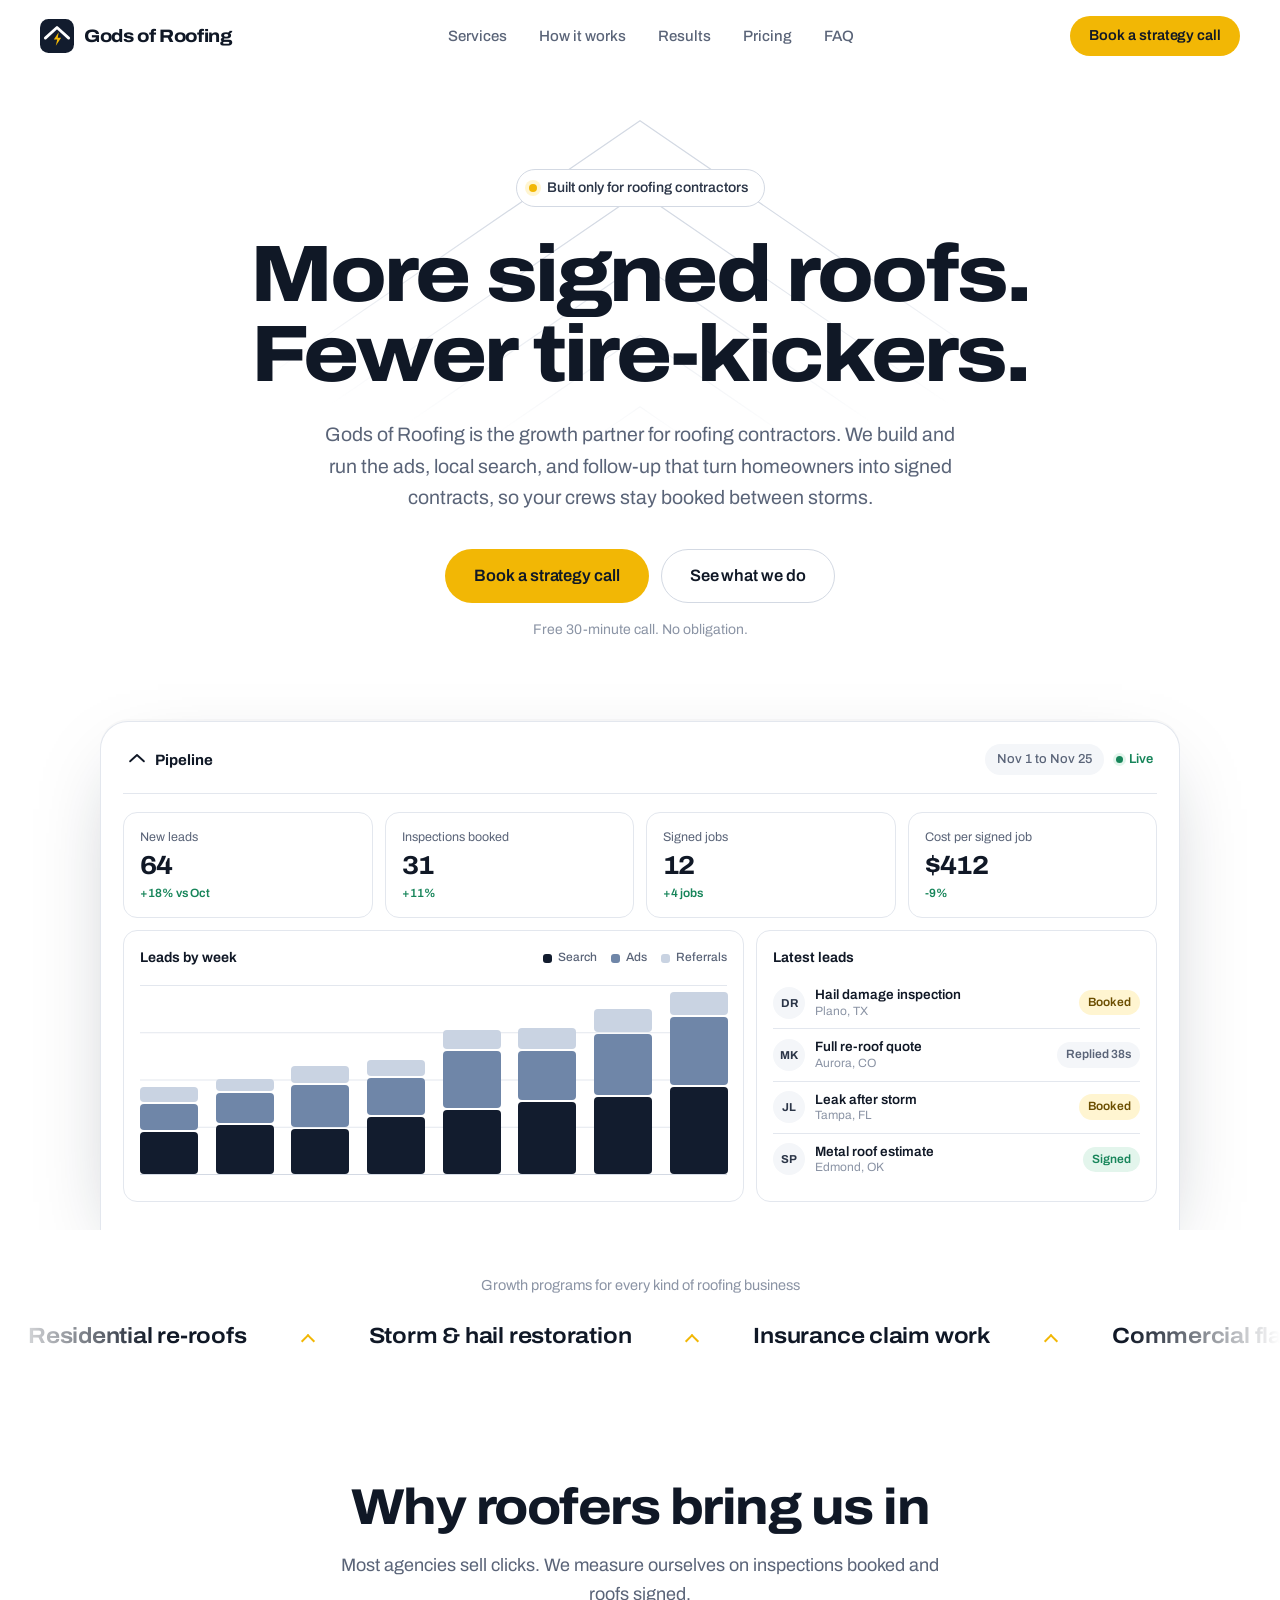
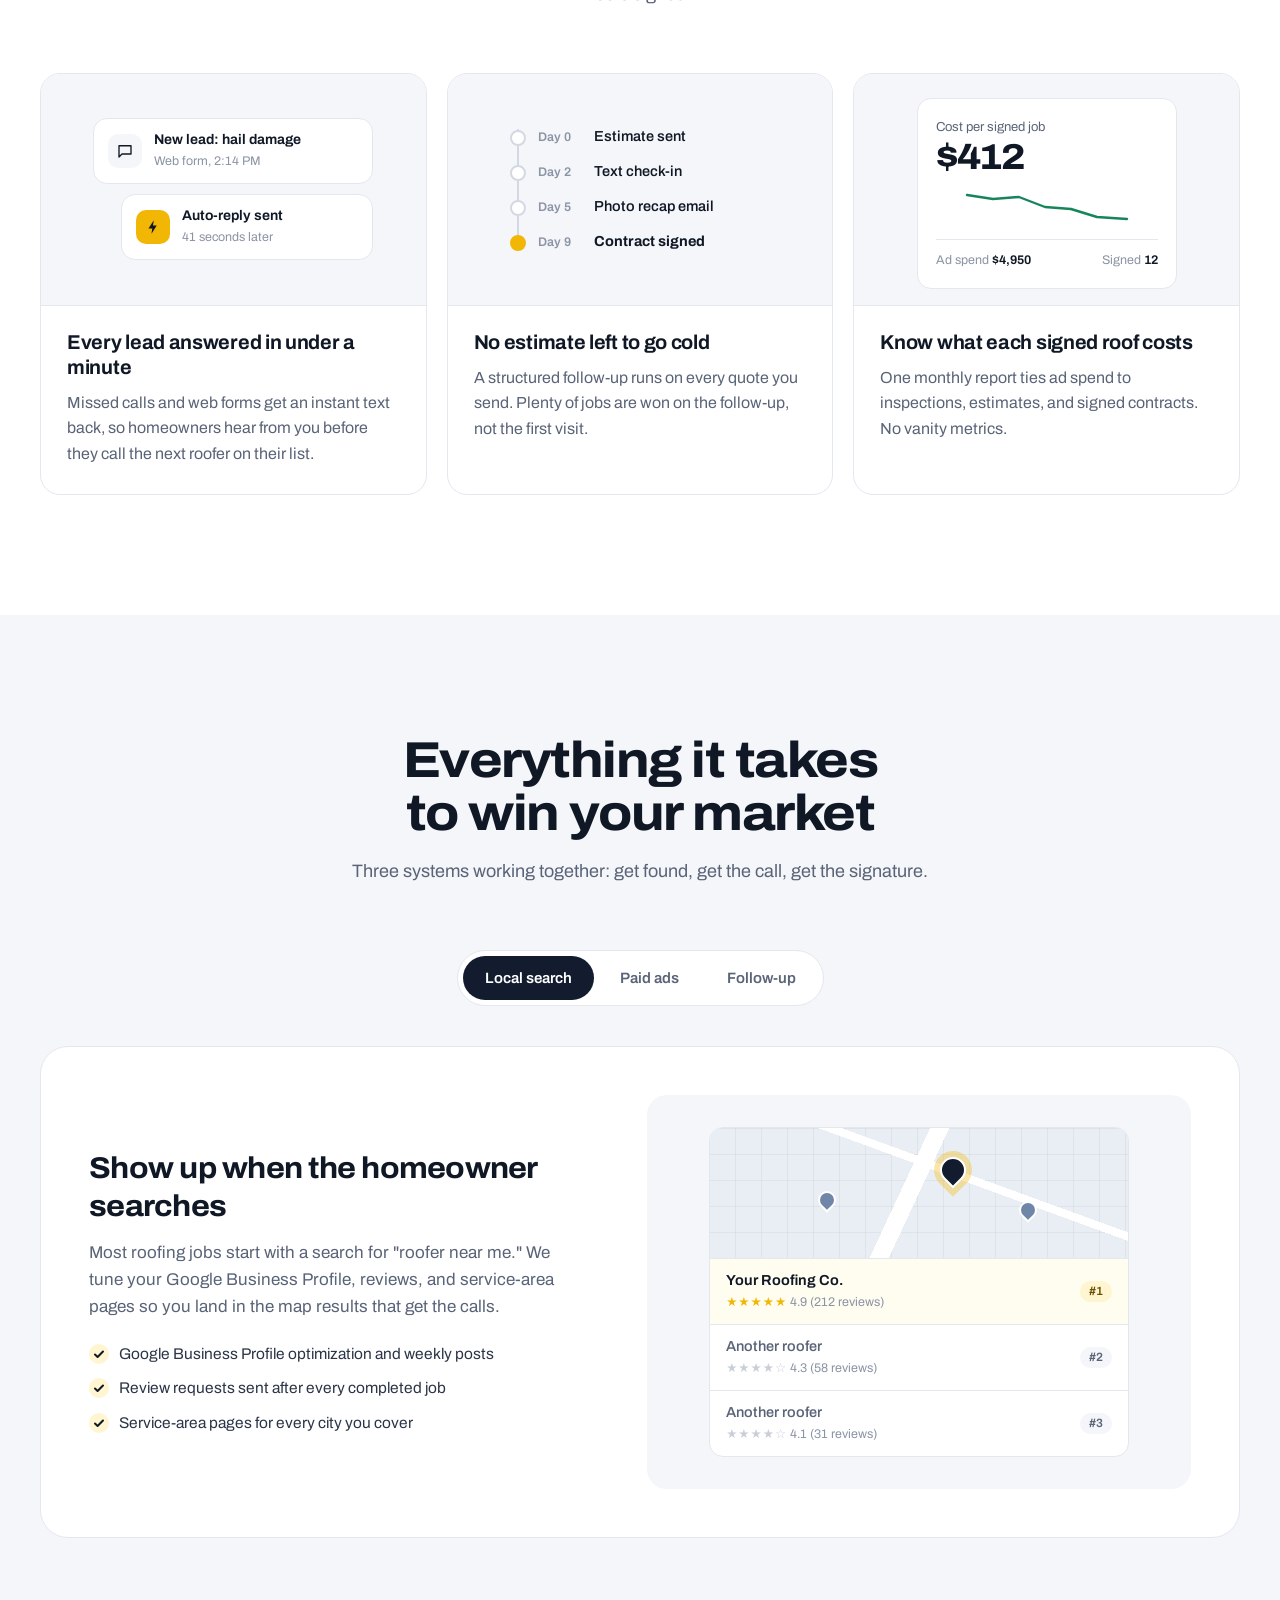
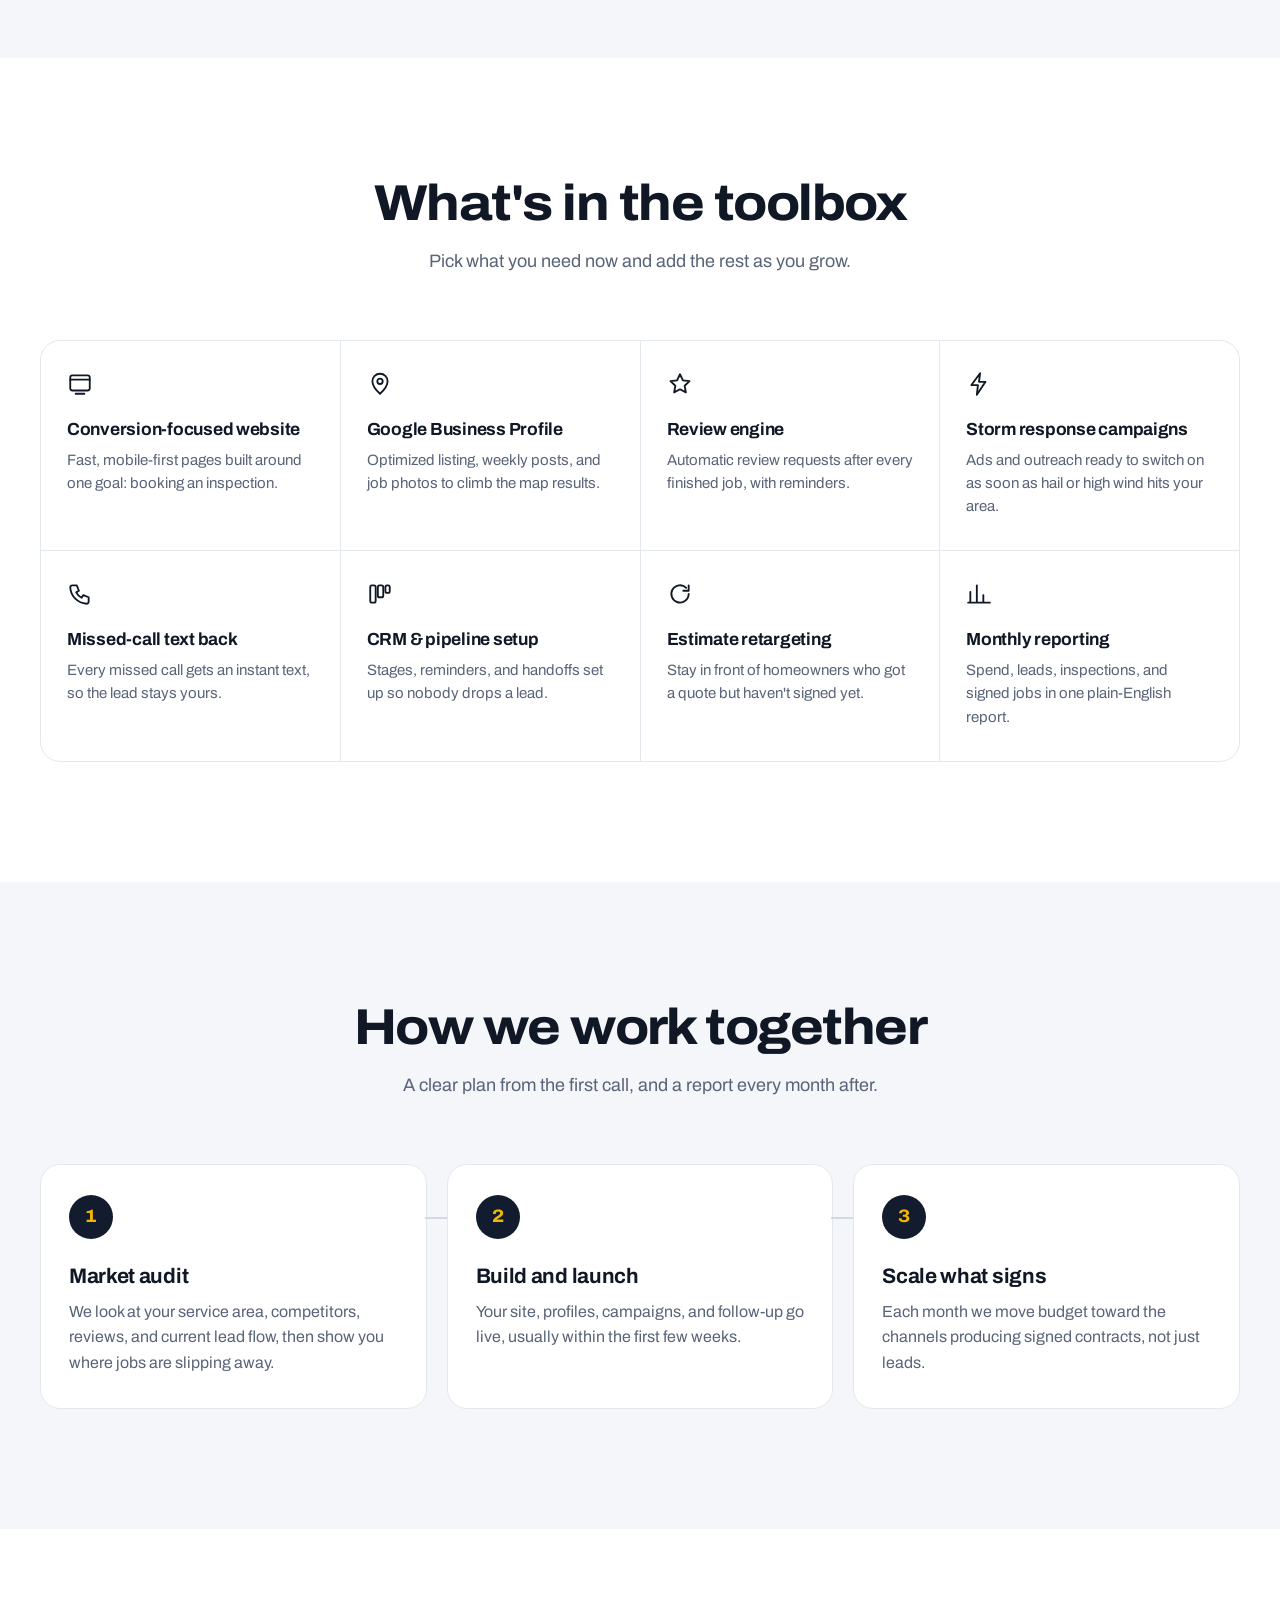
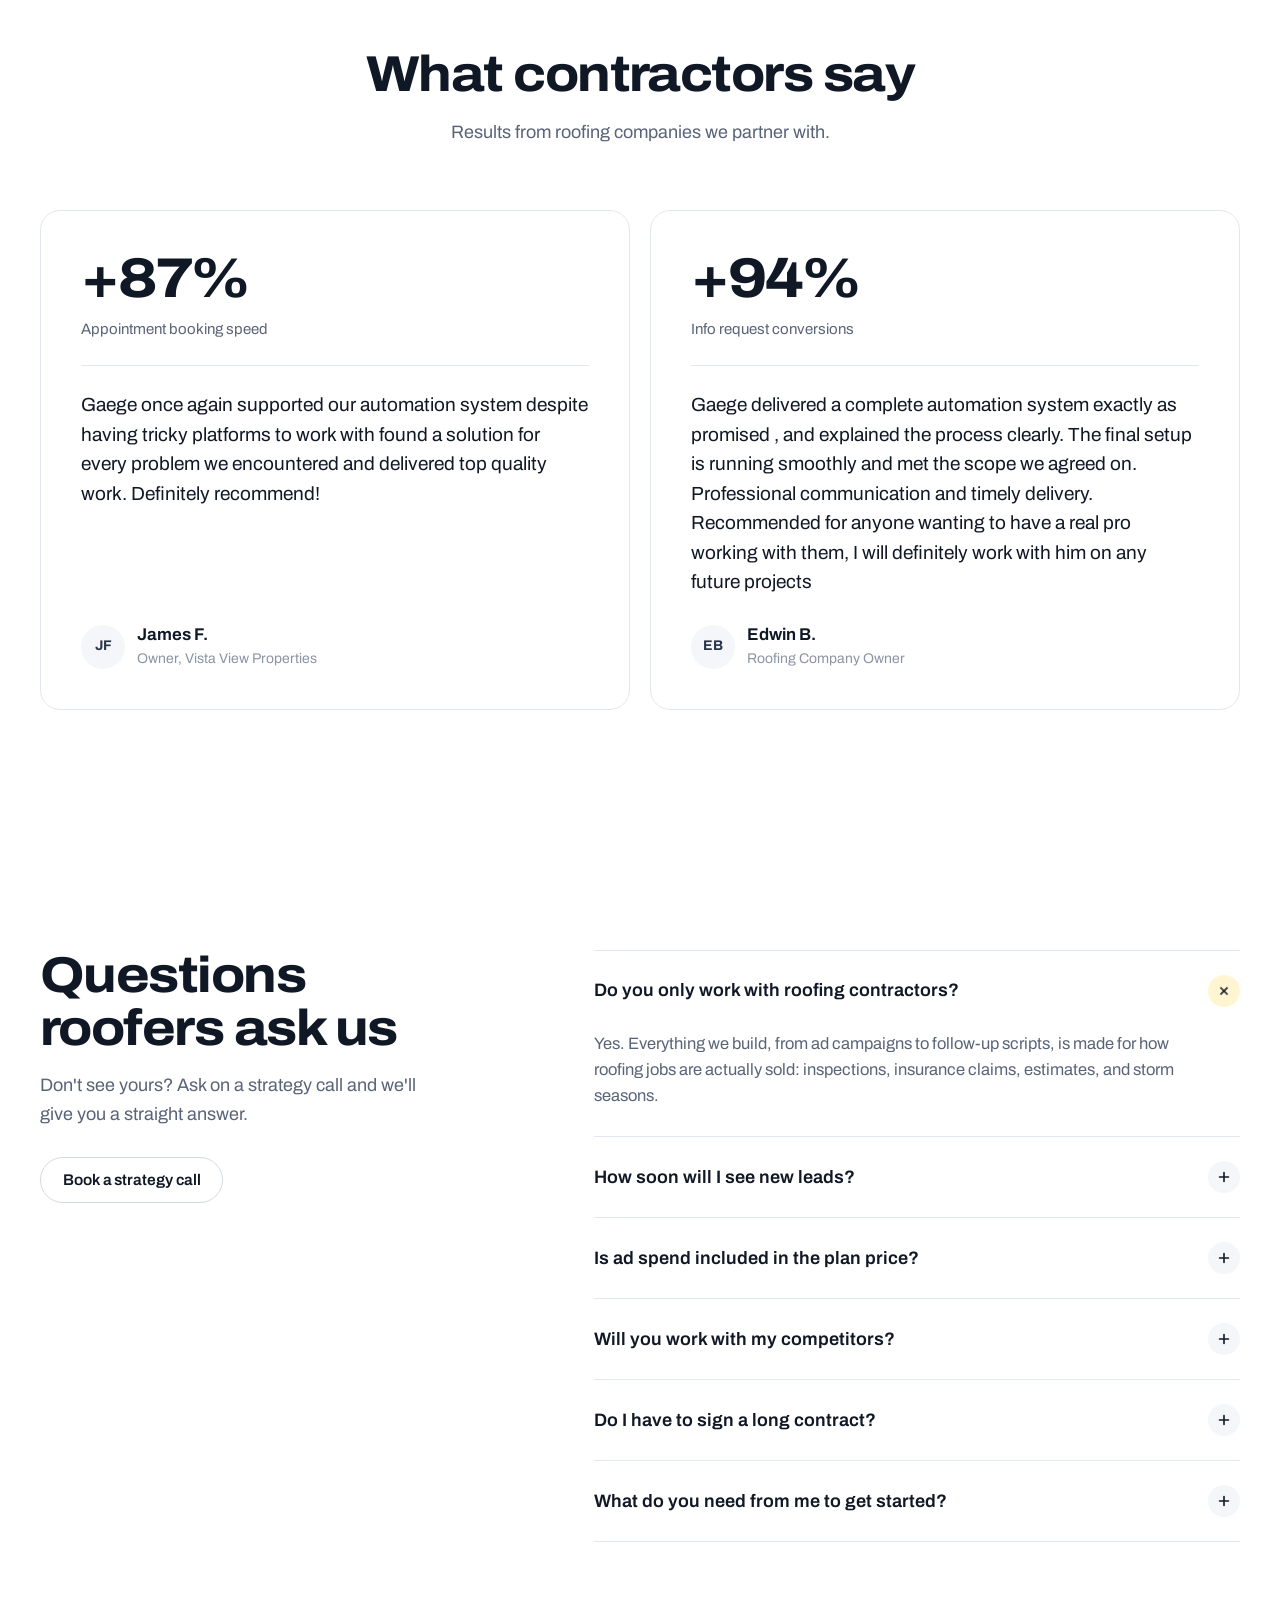
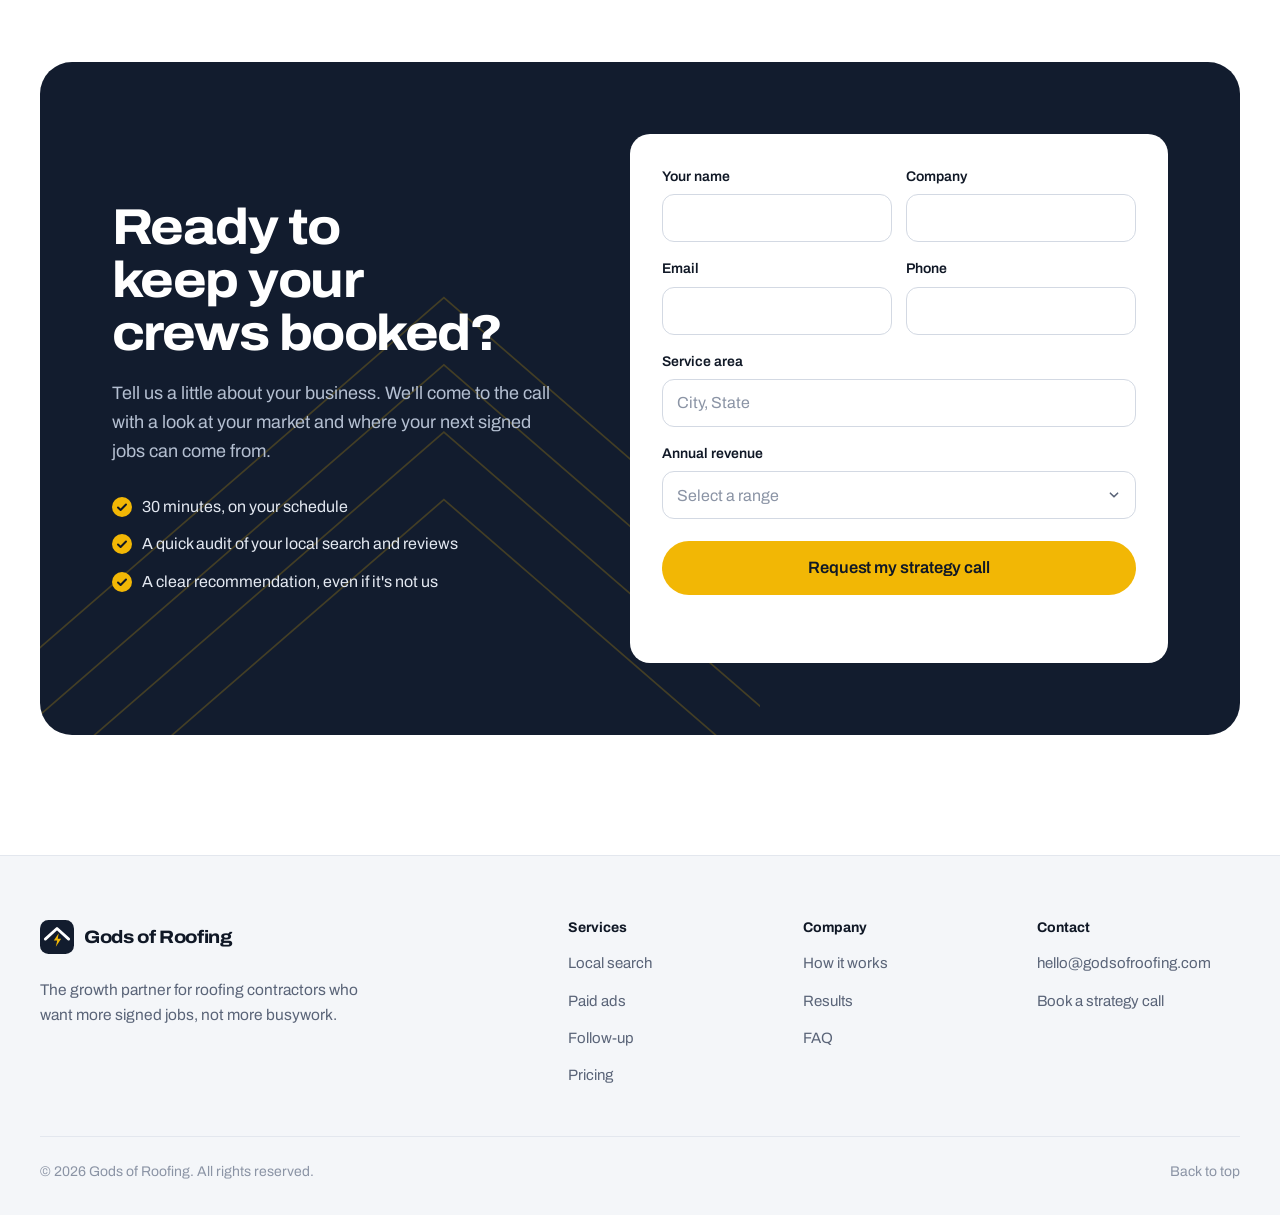
==== commit 699589b8: "update metrics" ====
--- a/index.html
+++ b/index.html
@@ -532,27 +532,26 @@
                 <div class="results">
                     <figure class="result">
                         <div class="result-stat">
-                            <span class="result-num">[+00%]</span>
-                            <span class="result-label">[Metric, e.g. signed jobs in 90 days]</span>
-                        </div>
-                        <blockquote>[Client quote goes here. Keep it specific: what changed, how fast, and by how much.]
+                            <span class="result-num">+87%</span>
+                            <span class="result-label">Appointment booking speed</span>
+                        </div>
+                        <blockquote>Gaege once again supported our automation system despite having tricky platforms to work with found a solution for every problem we encountered and delivered top quality work. Definitely recommend!
                         </blockquote>
                         <figcaption>
-                            <span class="av av-lg">AB</span>
-                            <span><b>[Client name]</b><small>[Owner, Company name, City]</small></span>
+                            <span class="av av-lg">JF</span>
+                            <span><b>James F.</b><small>Owner, Vista View Properties</small></span>
                         </figcaption>
                     </figure>
 
                     <figure class="result">
                         <div class="result-stat">
-                            <span class="result-num">[$000K]</span>
-                            <span class="result-label">[Metric, e.g. new revenue from storm season]</span>
-                        </div>
-                        <blockquote>[Second client quote. Tie it to a number your audience cares about, like booked
-                            inspections or close rate.]</blockquote>
+                            <span class="result-num">+94%</span>
+                            <span class="result-label">Info request conversions</span>
+                        </div>
+                        <blockquote>Gaege delivered a complete automation system exactly as promised , and explained the process clearly. The final setup is running smoothly and met the scope we agreed on. Professional communication and timely delivery. Recommended for anyone wanting to have a real pro working with them, I will definitely work with him on any future projects</blockquote>
                         <figcaption>
-                            <span class="av av-lg">CD</span>
-                            <span><b>[Client name]</b><small>[Owner, Company name, City]</small></span>
+                            <span class="av av-lg">EB</span>
+                            <span><b>Edwin B.</b><small>Roofing Company Owner</small></span>
                         </figcaption>
                     </figure>
                 </div>
@@ -560,7 +559,7 @@
         </section>
 
         <!-- ============ PRICING ============ -->
-        <section class="section section-paper" id="pricing" data-period="monthly">
+        <!-- <section class="section section-paper" id="pricing" data-period="monthly">
             <div class="container">
                 <header class="section-head">
                     <h2>Plans that grow with your crew</h2>
@@ -628,7 +627,7 @@
                     </article>
                 </div>
             </div>
-        </section>
+        </section> -->
 
         <!-- ============ FAQ ============ -->
         <section class="section" id="faq">
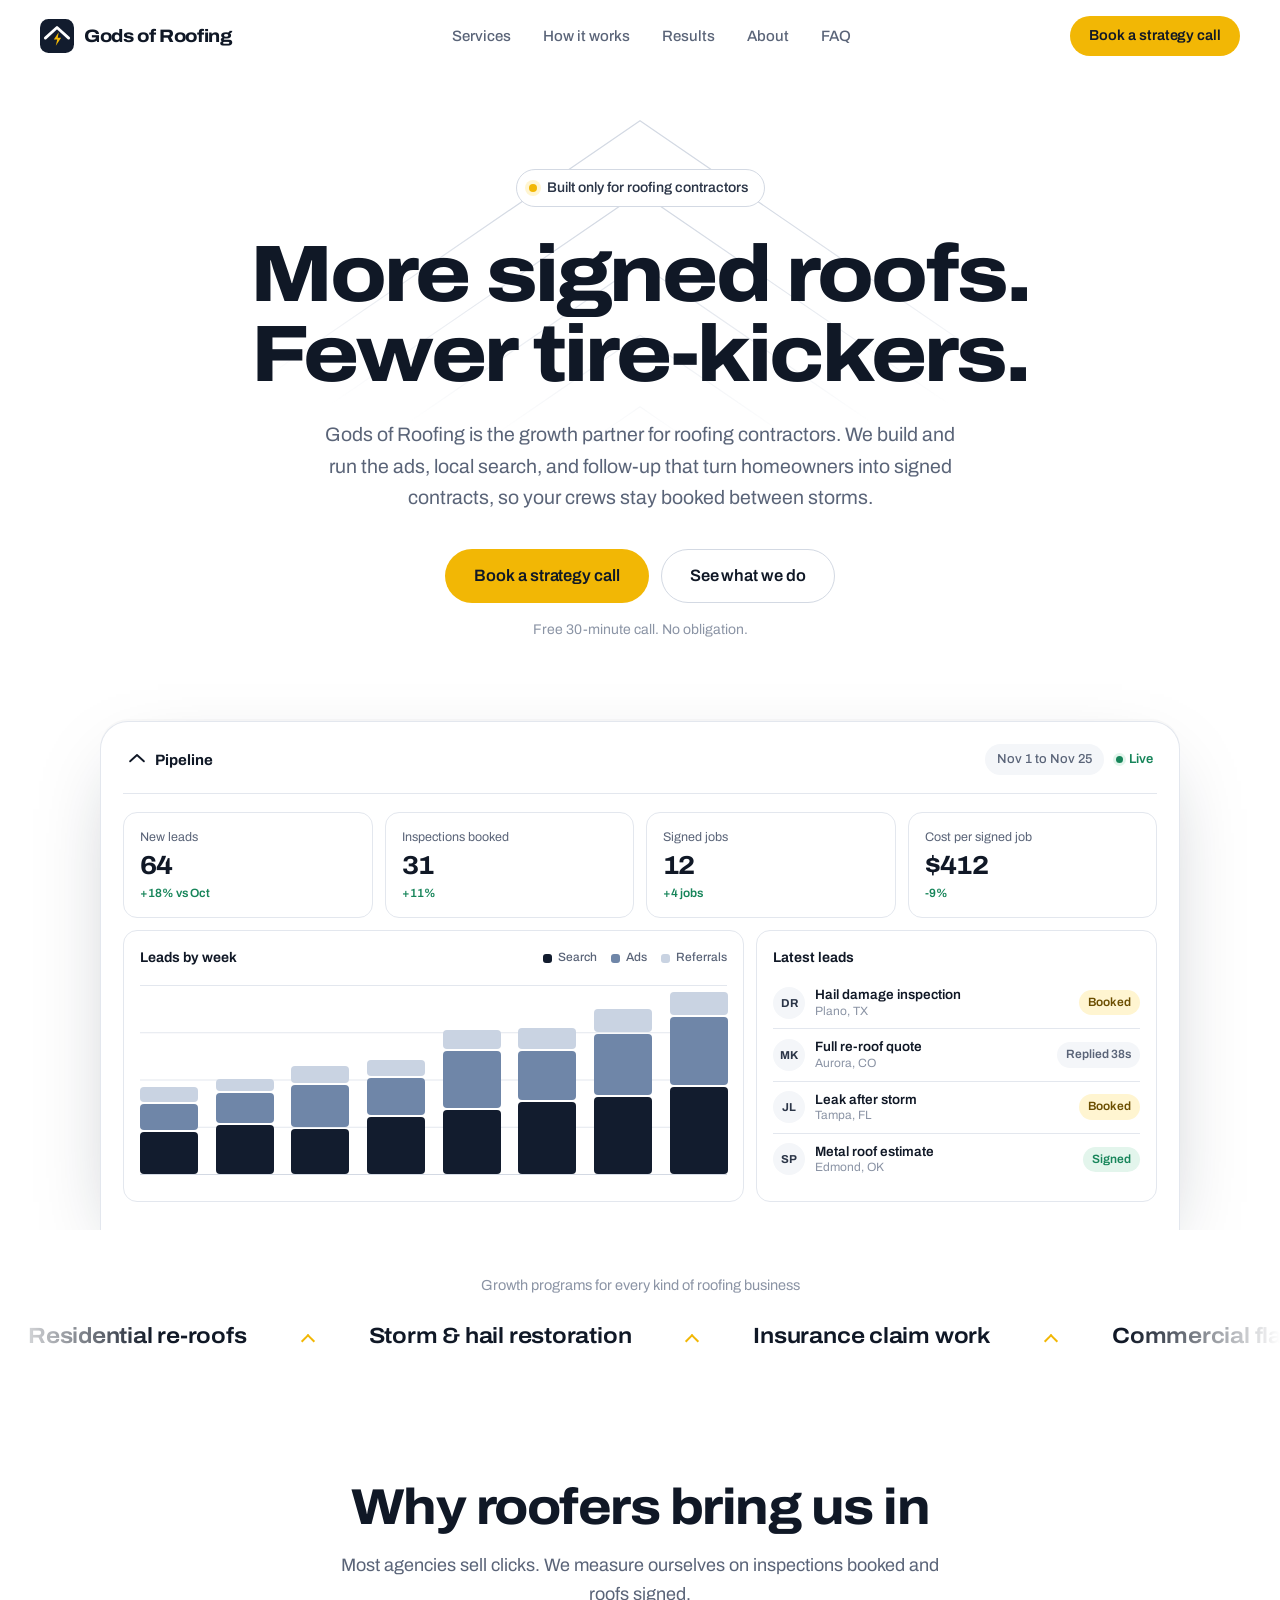
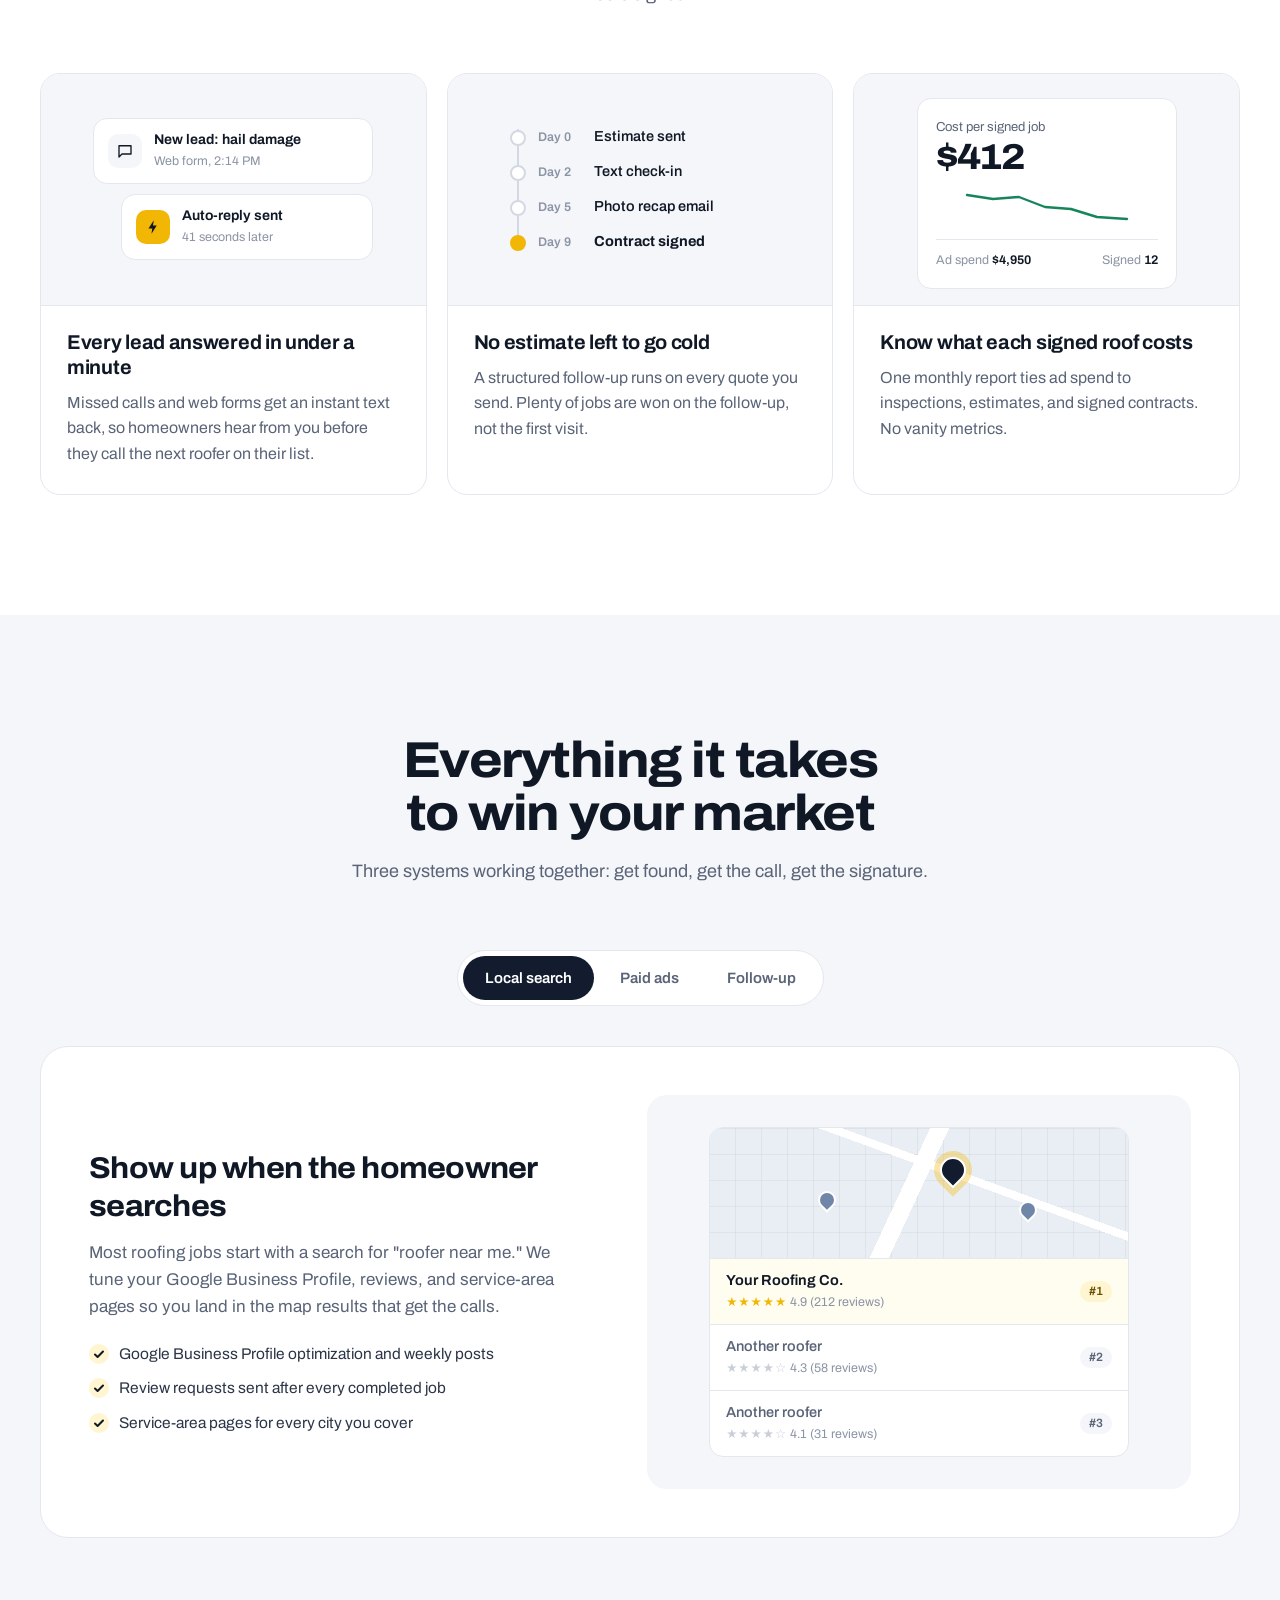
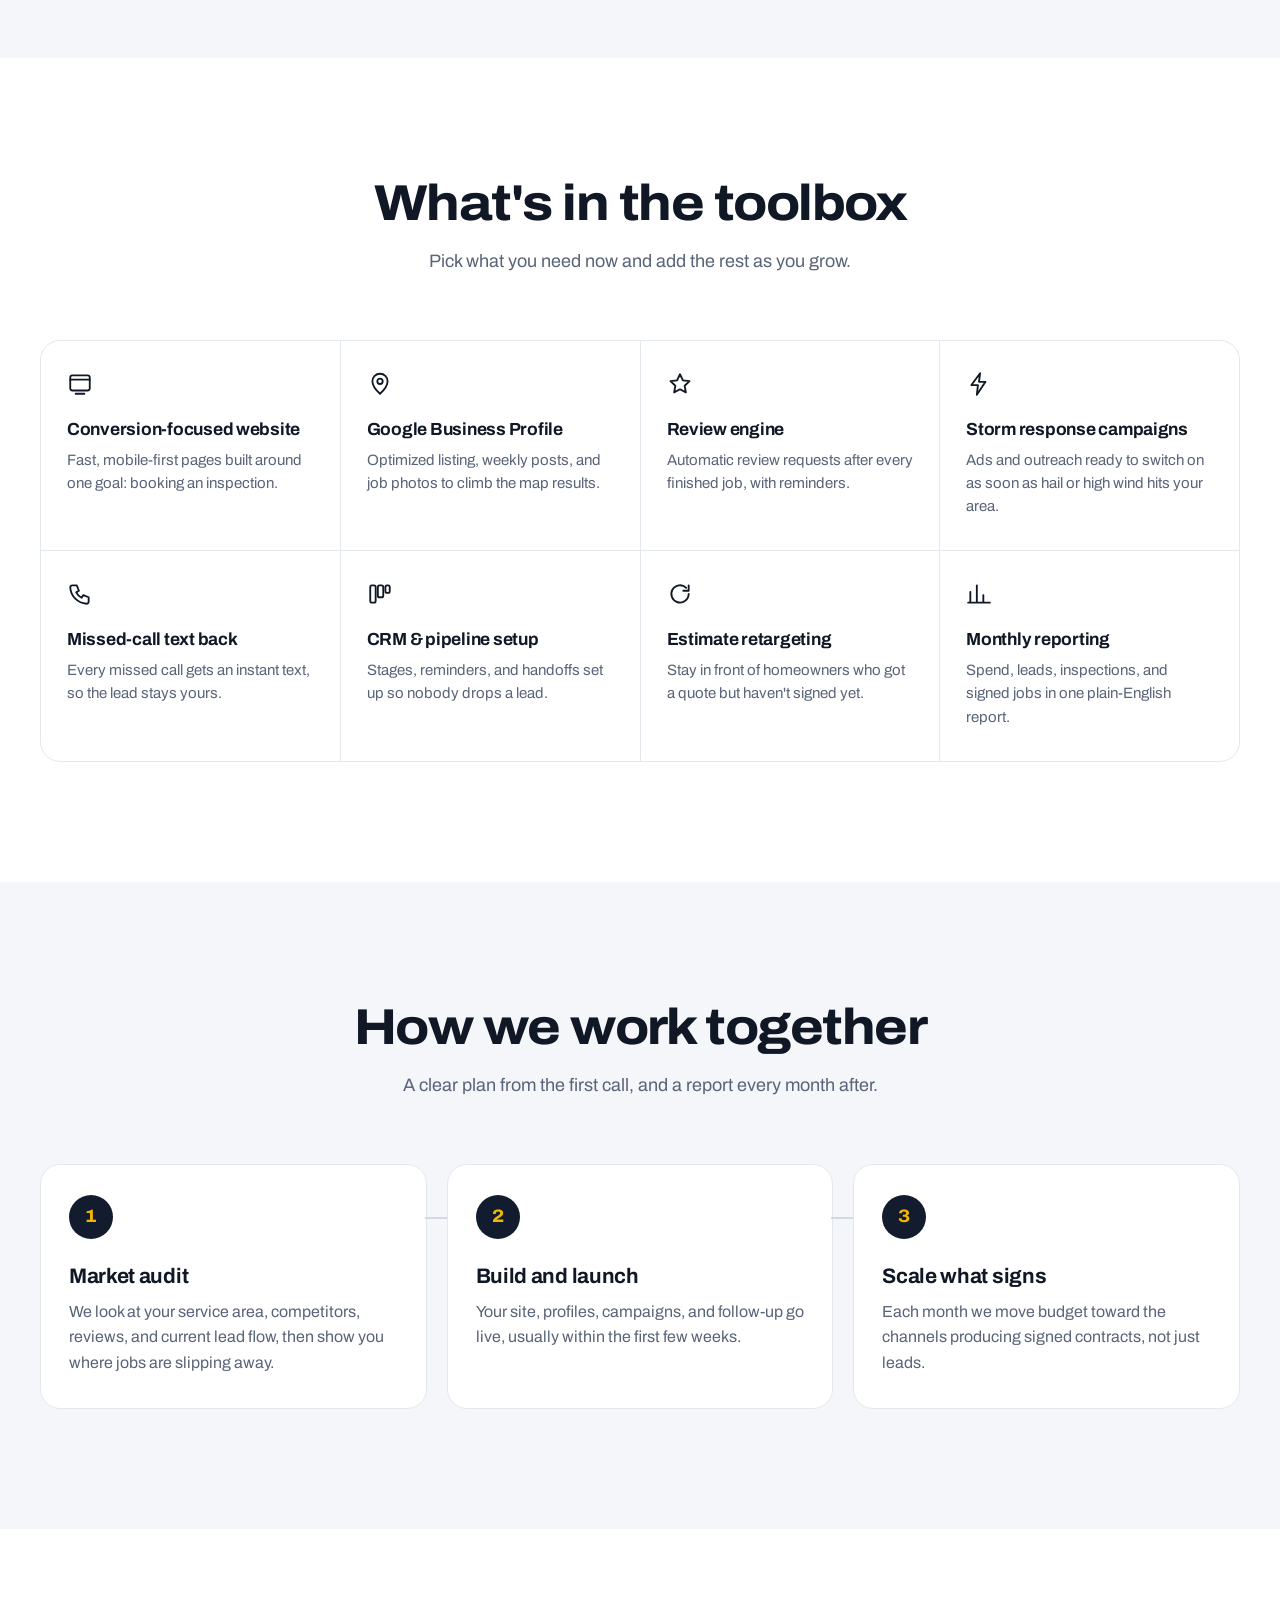
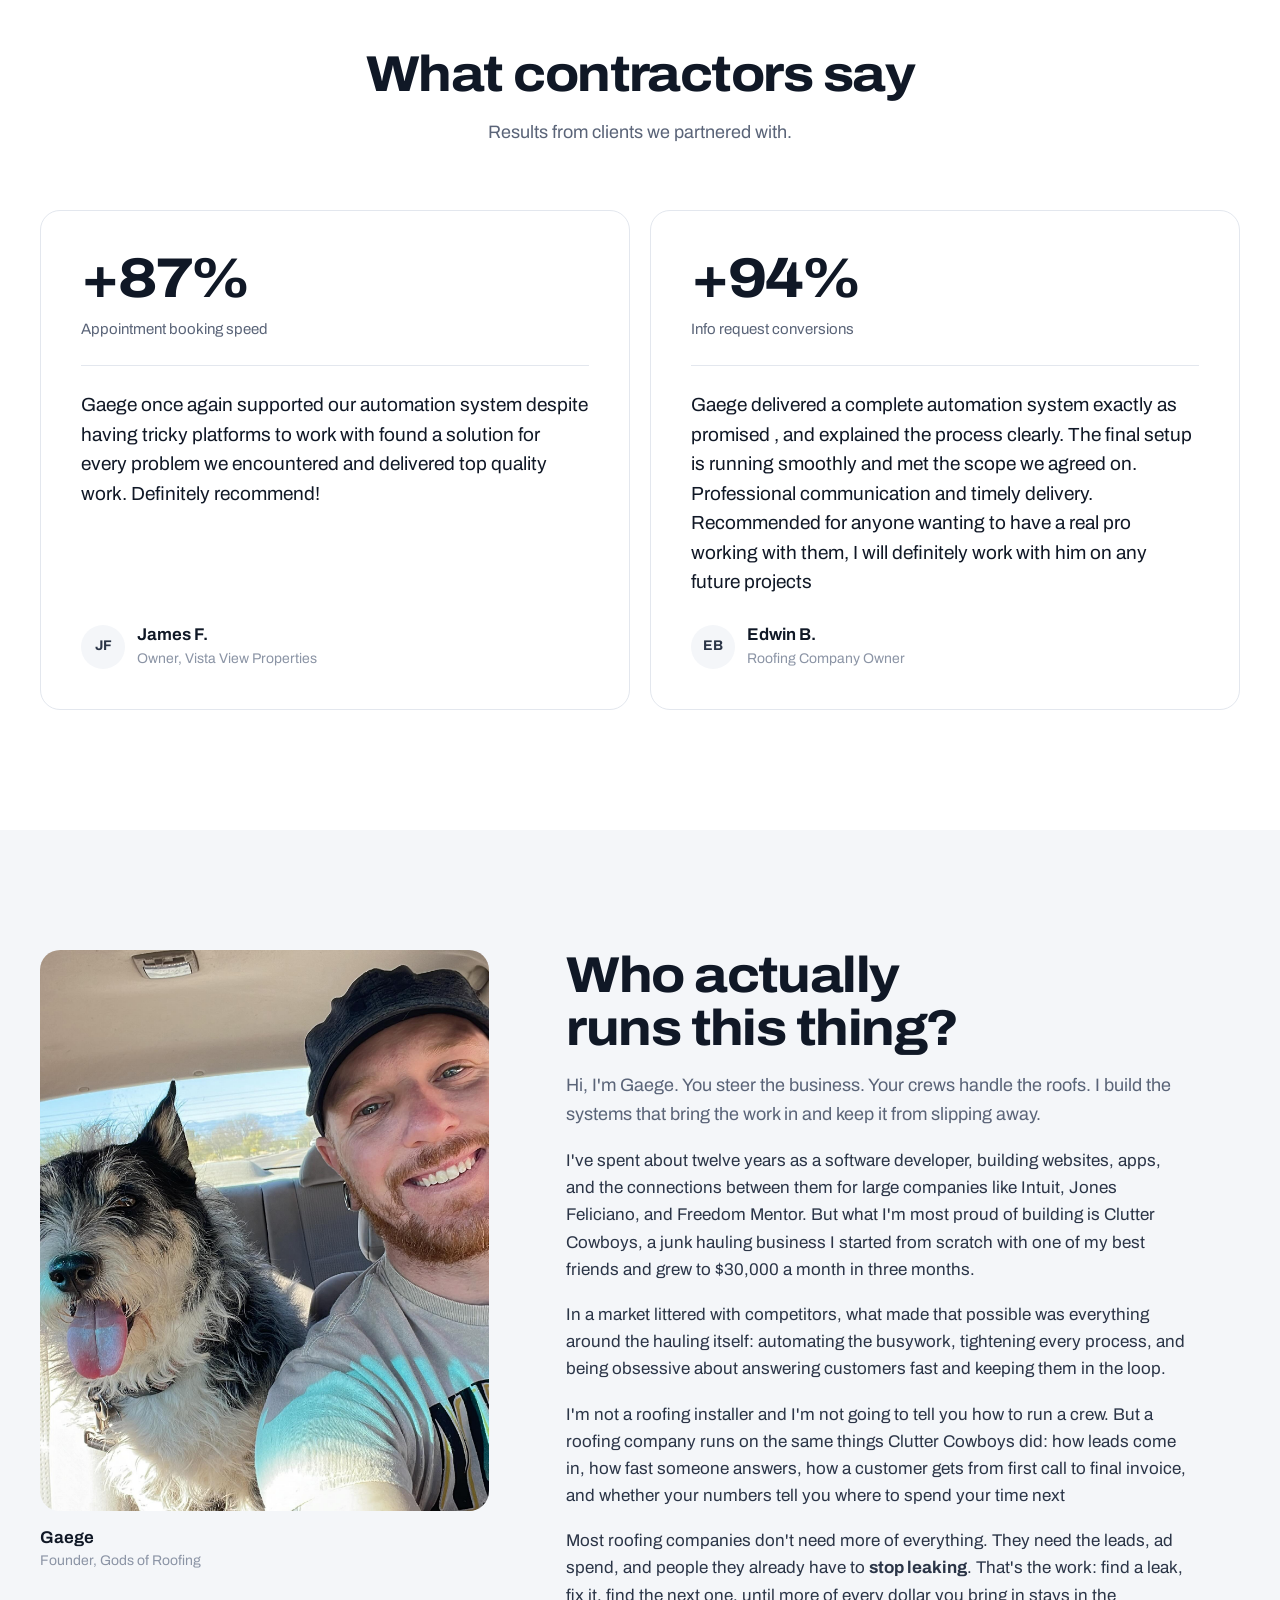
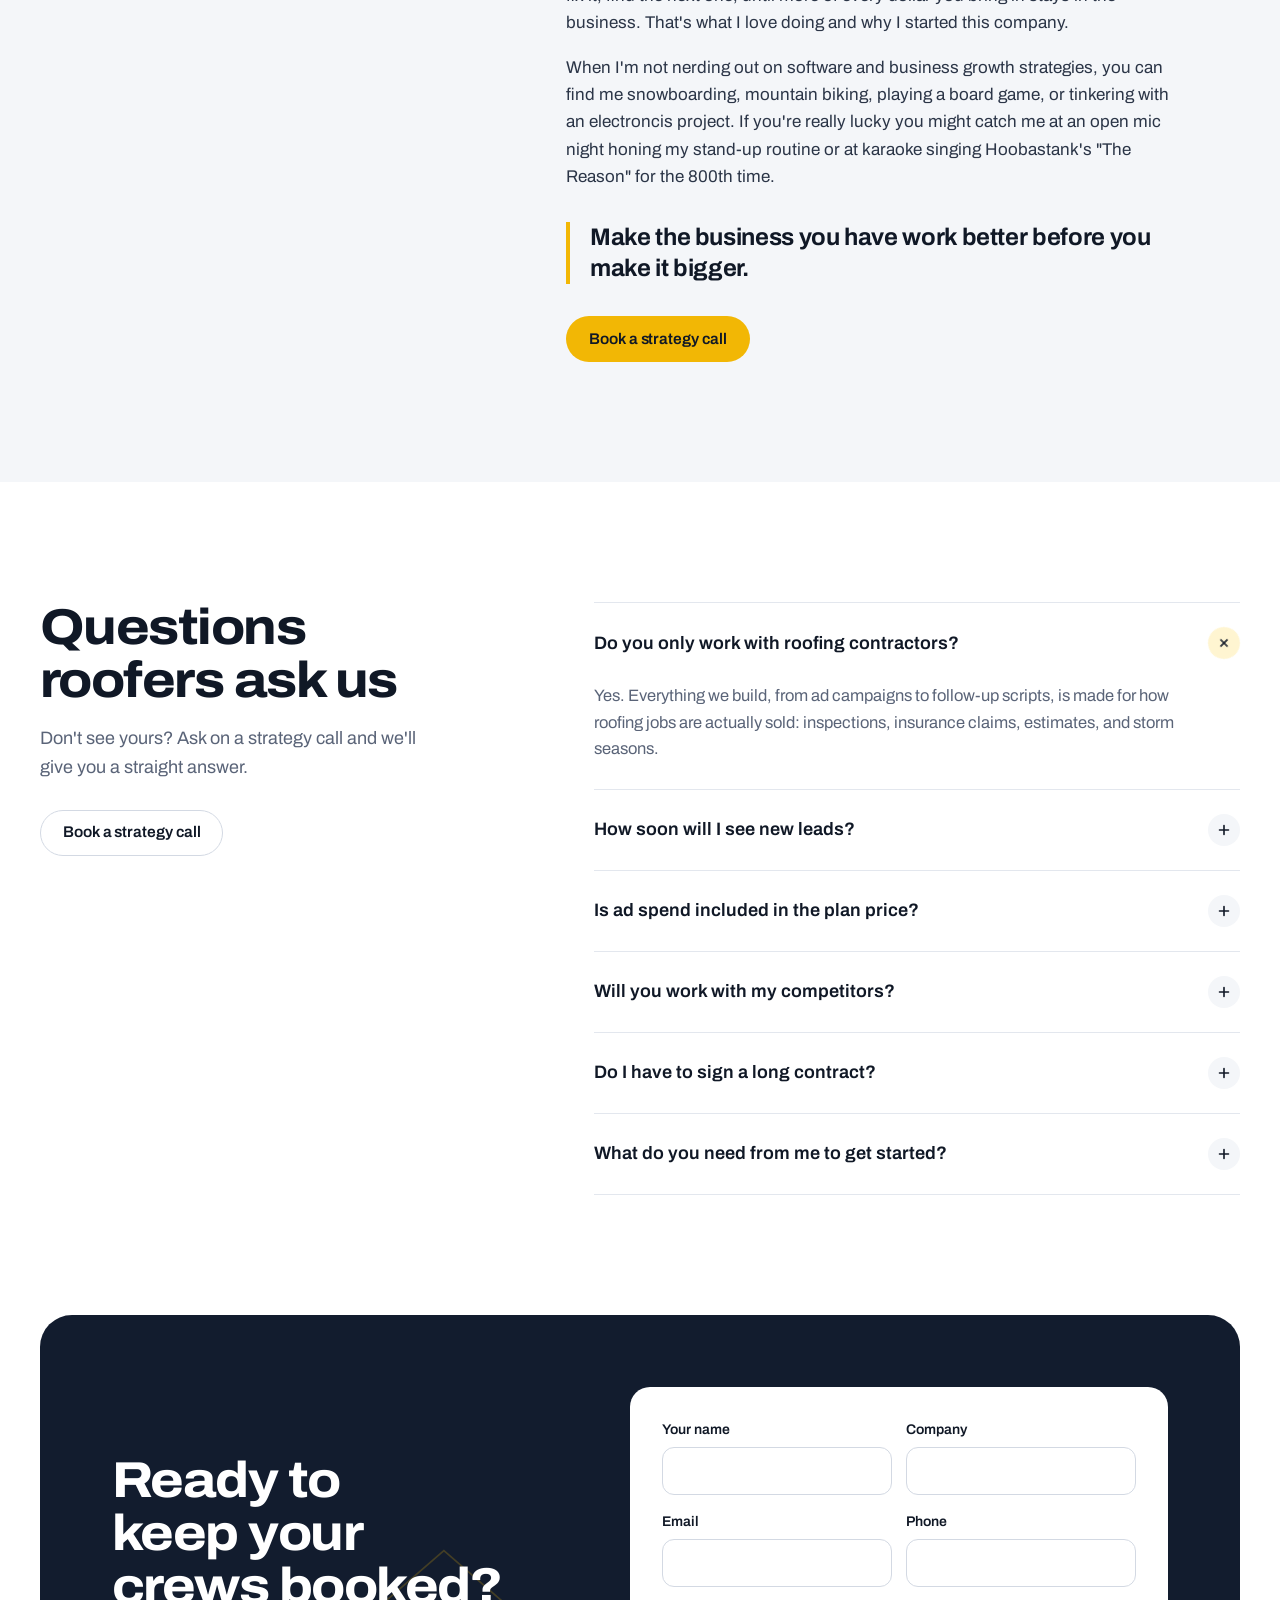
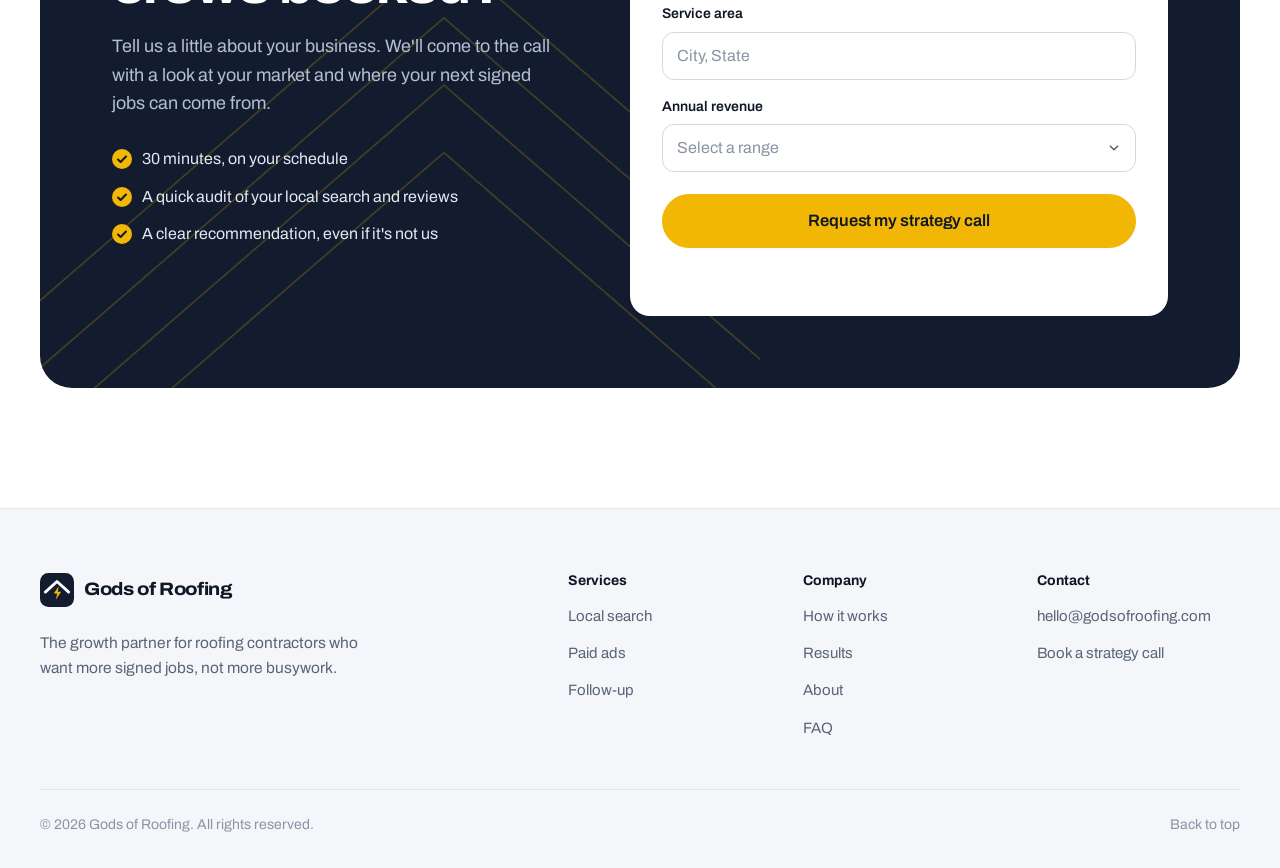
==== commit d01645a9: "Add About section, hero intro video, and Lead Leak Pilot page - About section between Results and FA" ====
--- a/index.html
+++ b/index.html
@@ -42,7 +42,7 @@
                 <a href="#services">Services</a>
                 <a href="#process">How it works</a>
                 <a href="#results">Results</a>
-                <a href="#pricing">Pricing</a>
+                <a href="#about">About</a>
                 <a href="#faq">FAQ</a>
                 <a class="btn btn-primary nav-menu-cta" href="#contact">Book a strategy call</a>
             </nav>
@@ -71,7 +71,8 @@
                 </g>
             </svg>
 
-            <div class="container hero-copy">
+            <div class="container hero-grid">
+            <div class="hero-copy">
                 <p class="pill"><span class="pill-dot" aria-hidden="true"></span>Built only for roofing contractors</p>
                 <h1>More signed roofs.<br>Fewer <span class="nowrap">tire&#8209;kickers.</span></h1>
                 <p class="lede">Gods of Roofing is the growth partner for roofing contractors. We build and run the ads,
@@ -82,6 +83,37 @@
                     <a class="btn btn-ghost btn-lg" href="#services">See what we do</a>
                 </div>
                 <p class="hero-note">Free 30-minute call. No obligation.</p>
+            </div>
+
+            <!--
+                Intro video: one script, two cuts.
+                  videos/intro-vertical.mp4    9:16, shown beside the copy on desktop (1025px and up)
+                  videos/intro-horizontal.mp4  16:9, shown below the copy on tablet and phone
+                  videos/intro-vertical.jpg / intro-horizontal.jpg  optional poster frames
+                  videos/intro.vtt             optional captions (shared by both cuts, since the script is the same)
+                The video starts muted (browsers block autoplay with sound); "Watch with sound" restarts it with audio.
+                If the video files are missing, this block removes itself and the hero looks exactly as before.
+            -->
+            <figure class="hero-video" data-hero-video hidden>
+                <div class="hero-video-frame">
+                <video playsinline muted loop preload="metadata"
+                    data-vertical="videos/intro-vertical.mp4" data-horizontal="videos/intro-horizontal.mp4"
+                    data-poster-vertical="videos/intro-vertical.jpg"
+                    data-poster-horizontal="videos/intro-horizontal.jpg"
+                    aria-label="Intro video from Gaege, founder of Gods of Roofing">
+                    <track kind="captions" src="videos/intro.vtt" srclang="en" label="English" default>
+                </video>
+                <button class="hero-video-sound" type="button" data-video-sound>
+                    <svg viewBox="0 0 24 24" aria-hidden="true">
+                        <path d="M4 9v6h4l5 4V5L8 9H4z" fill="currentColor" />
+                        <path d="M16.5 8.5a5 5 0 0 1 0 7M19 6a8.5 8.5 0 0 1 0 12" fill="none" stroke="currentColor"
+                            stroke-width="2" stroke-linecap="round" />
+                    </svg>
+                    Watch with sound
+                </button>
+                </div>
+                <figcaption class="hero-video-caption"><b>Gaege</b> · Founder</figcaption>
+            </figure>
             </div>
 
             <!-- Illustrative dashboard mockup -->
@@ -526,7 +558,7 @@
             <div class="container">
                 <header class="section-head">
                     <h2>What contractors say</h2>
-                    <p>Results from roofing companies we partner with.</p>
+                    <p>Results from clients we partnered with.</p>
                 </header>
 
                 <div class="results">
@@ -535,7 +567,9 @@
                             <span class="result-num">+87%</span>
                             <span class="result-label">Appointment booking speed</span>
                         </div>
-                        <blockquote>Gaege once again supported our automation system despite having tricky platforms to work with found a solution for every problem we encountered and delivered top quality work. Definitely recommend!
+                        <blockquote>Gaege once again supported our automation system despite having tricky platforms to
+                            work with found a solution for every problem we encountered and delivered top quality work.
+                            Definitely recommend!
                         </blockquote>
                         <figcaption>
                             <span class="av av-lg">JF</span>
@@ -548,12 +582,57 @@
                             <span class="result-num">+94%</span>
                             <span class="result-label">Info request conversions</span>
                         </div>
-                        <blockquote>Gaege delivered a complete automation system exactly as promised , and explained the process clearly. The final setup is running smoothly and met the scope we agreed on. Professional communication and timely delivery. Recommended for anyone wanting to have a real pro working with them, I will definitely work with him on any future projects</blockquote>
+                        <blockquote>Gaege delivered a complete automation system exactly as promised , and explained the
+                            process clearly. The final setup is running smoothly and met the scope we agreed on.
+                            Professional communication and timely delivery. Recommended for anyone wanting to have a
+                            real pro working with them, I will definitely work with him on any future projects
+                        </blockquote>
                         <figcaption>
                             <span class="av av-lg">EB</span>
                             <span><b>Edwin B.</b><small>Roofing Company Owner</small></span>
                         </figcaption>
                     </figure>
+                </div>
+            </div>
+        </section>
+
+        <!-- ============ ABOUT ============ -->
+        <!-- Photo: save a portrait (ideally 4:5, at least 800px wide) as images/gaege.jpg.
+             If the file is missing, the photo column removes itself and the copy goes full width. -->
+        <section class="section section-paper" id="about">
+            <div class="container about">
+                <figure class="about-photo">
+                    <img src="images/gaege.jpg" alt="Gaege, founder of Gods of Roofing" width="800" height="1000"
+                        loading="lazy" decoding="async"
+                        onerror="this.closest('.about').classList.add('about-no-photo'); this.parentElement.remove();">
+                    <figcaption><b>Gaege</b><small>Founder, Gods of Roofing</small></figcaption>
+                </figure>
+                <div class="about-copy">
+                    <h2>Who actually runs this thing?</h2>
+                    <p class="about-lede">Hi, I'm Gaege. You steer the business. Your crews handle the roofs. I build
+                        the systems that bring the work in and keep it from slipping away.</p>
+                    <p>I've spent about twelve years as a software developer, building websites, apps, and the
+                        connections between them for large companies like Intuit, Jones Feliciano, and Freedom Mentor.
+                        But what I'm most proud of building is Clutter Cowboys, a junk hauling business I started from
+                        scratch with one of my best friends and grew to $30,000 a month in three months.</p>
+                    <p>In a market littered with competitors, what made that possible was everything around the hauling
+                        itself: automating the busywork, tightening every process, and being obsessive about answering
+                        customers fast and keeping them in the loop.</p>
+                    <p>I'm not a roofing installer and I'm not going to tell you how to run a crew. But a roofing
+                        company runs on the same things Clutter Cowboys did: how leads come in, how fast someone
+                        answers, how a customer gets from first call to final invoice, and whether your numbers tell you
+                        where to spend your time next</p>
+                    <p>Most roofing companies don't need more of everything. They need the leads, ad spend, and people
+                        they already have to <strong>stop leaking</strong>. That's the work: find a leak, fix it, find
+                        the next one, until more of every dollar you bring in stays in the business. That's what I love
+                        doing and why I started this company.</p>
+                    <p>When I'm not nerding out on software and business growth strategies, you can find me
+                        snowboarding, mountain biking, playing a board game, or tinkering with an electroncis project.
+                        If you're really lucky you might catch me at an open mic night honing my stand-up routine or at
+                        karaoke singing Hoobastank's "The Reason" for the 800th time.</p>
+                    <blockquote class="about-quote">Make the business you have work better before you make it bigger.
+                    </blockquote>
+                    <a class="btn btn-primary" href="#contact">Book a strategy call</a>
                 </div>
             </div>
         </section>
@@ -756,7 +835,6 @@
                         <li><a href="#services">Local search</a></li>
                         <li><a href="#services">Paid ads</a></li>
                         <li><a href="#services">Follow-up</a></li>
-                        <li><a href="#pricing">Pricing</a></li>
                     </ul>
                 </div>
                 <div>
@@ -764,6 +842,7 @@
                     <ul>
                         <li><a href="#process">How it works</a></li>
                         <li><a href="#results">Results</a></li>
+                        <li><a href="#about">About</a></li>
                         <li><a href="#faq">FAQ</a></li>
                     </ul>
                 </div>
--- a/styles.css
+++ b/styles.css
@@ -406,6 +406,118 @@
     color: var(--muted);
 }
 
+/* Intro video (hidden until script.js confirms a video is available) */
+.hero-grid {
+    position: relative;
+}
+
+.hero-video {
+    margin: clamp(40px, 6vw, 56px) auto 0;
+    width: 100%;
+    max-width: 640px;
+}
+
+.hero-video[hidden] {
+    display: none;
+}
+
+.hero-video-frame {
+    position: relative;
+    aspect-ratio: 16 / 9;
+    border-radius: var(--r-lg);
+    overflow: hidden;
+    background: var(--storm);
+    border: 1px solid var(--line);
+    box-shadow: 0 30px 80px -30px rgba(18, 28, 46, 0.35);
+}
+
+.hero-video-caption {
+    margin-top: 14px;
+    text-align: center;
+    font-size: 14px;
+    color: var(--muted);
+}
+
+.hero-video-caption b {
+    color: var(--ink-2);
+    font-weight: 650;
+}
+
+.hero-video video {
+    display: block;
+    width: 100%;
+    height: 100%;
+    object-fit: cover;
+}
+
+.hero-video-sound {
+    position: absolute;
+    top: 14px;
+    left: 14px;
+    display: inline-flex;
+    align-items: center;
+    gap: 8px;
+    padding: 8px 14px 8px 11px;
+    border: 1px solid var(--line-2);
+    border-radius: 999px;
+    background: rgba(255, 255, 255, 0.94);
+    color: var(--ink);
+    font: inherit;
+    font-size: 14px;
+    font-weight: 600;
+    cursor: pointer;
+    box-shadow: 0 8px 24px -10px rgba(18, 28, 46, 0.45);
+    transition: background .15s ease, transform .15s ease;
+}
+
+.hero-video-sound:hover {
+    background: var(--white);
+    transform: translateY(-1px);
+}
+
+.hero-video-sound svg {
+    width: 18px;
+    height: 18px;
+}
+
+.hero-video-sound[hidden] {
+    display: none;
+}
+
+/* Desktop: copy on the left, vertical video on the right */
+@media (min-width: 1025px) {
+    .hero-grid.has-video {
+        display: grid;
+        grid-template-columns: minmax(0, 1fr) auto;
+        align-items: center;
+        gap: clamp(48px, 5vw, 80px);
+    }
+
+    .has-video .hero-copy {
+        text-align: left;
+        align-items: flex-start;
+    }
+
+    .has-video .hero-copy h1 {
+        font-size: clamp(2.65rem, 4.6vw, 4rem);
+    }
+
+    .has-video .hero-ctas {
+        justify-content: flex-start;
+    }
+
+    .has-video .hero-video {
+        margin: 0;
+        width: clamp(260px, 24vw, 320px);
+        max-width: none;
+    }
+
+    .has-video .hero-video-frame {
+        aspect-ratio: 9 / 16;
+        border-radius: var(--r-xl);
+    }
+}
+
 /* Dashboard mockup */
 .dash {
     position: relative;
@@ -1457,6 +1569,87 @@
 .result figcaption small {
     color: var(--muted);
     font-size: 14px;
+}
+
+/* ---------- About ---------- */
+.about {
+    display: grid;
+    grid-template-columns: minmax(0, 0.8fr) minmax(0, 1.2fr);
+    gap: clamp(40px, 6vw, 96px);
+    align-items: start;
+}
+
+.about-photo {
+    margin: 0;
+    position: sticky;
+    top: 112px;
+}
+
+.about-photo img {
+    display: block;
+    width: 100%;
+    height: auto;
+    aspect-ratio: 4 / 5;
+    object-fit: cover;
+    border-radius: var(--r-lg);
+    background: var(--line);
+}
+
+.about-photo figcaption {
+    margin-top: 16px;
+    line-height: 1.3;
+}
+
+.about-photo figcaption b {
+    display: block;
+    color: var(--ink);
+    font-weight: 650;
+}
+
+.about-photo figcaption small {
+    color: var(--muted);
+    font-size: 14px;
+}
+
+.about-copy {
+    max-width: 62ch;
+}
+
+.about-copy h2 {
+    font-size: clamp(2rem, 4vw, 3.15rem);
+    font-weight: 750;
+    font-stretch: 110%;
+    letter-spacing: -0.03em;
+    line-height: 1.05;
+    text-wrap: balance;
+}
+
+.about-copy p {
+    margin-top: 18px;
+    color: var(--ink-2);
+    text-wrap: pretty;
+}
+
+.about-copy .about-lede {
+    margin-top: 16px;
+    color: var(--slate);
+    font-size: 18px;
+}
+
+.about-quote {
+    margin: 32px 0;
+    padding-left: 20px;
+    border-left: 4px solid var(--gold);
+    color: var(--ink);
+    font-size: clamp(20px, 2.2vw, 24px);
+    font-weight: 680;
+    letter-spacing: -0.015em;
+    line-height: 1.3;
+}
+
+.about-no-photo {
+    grid-template-columns: 1fr;
+    justify-items: center;
 }
 
 /* ---------- Pricing ---------- */
@@ -2037,6 +2230,15 @@
         position: static;
     }
 
+    .about {
+        grid-template-columns: 1fr;
+    }
+
+    .about-photo {
+        position: static;
+        max-width: 320px;
+    }
+
     .cta {
         grid-template-columns: 1fr;
     }
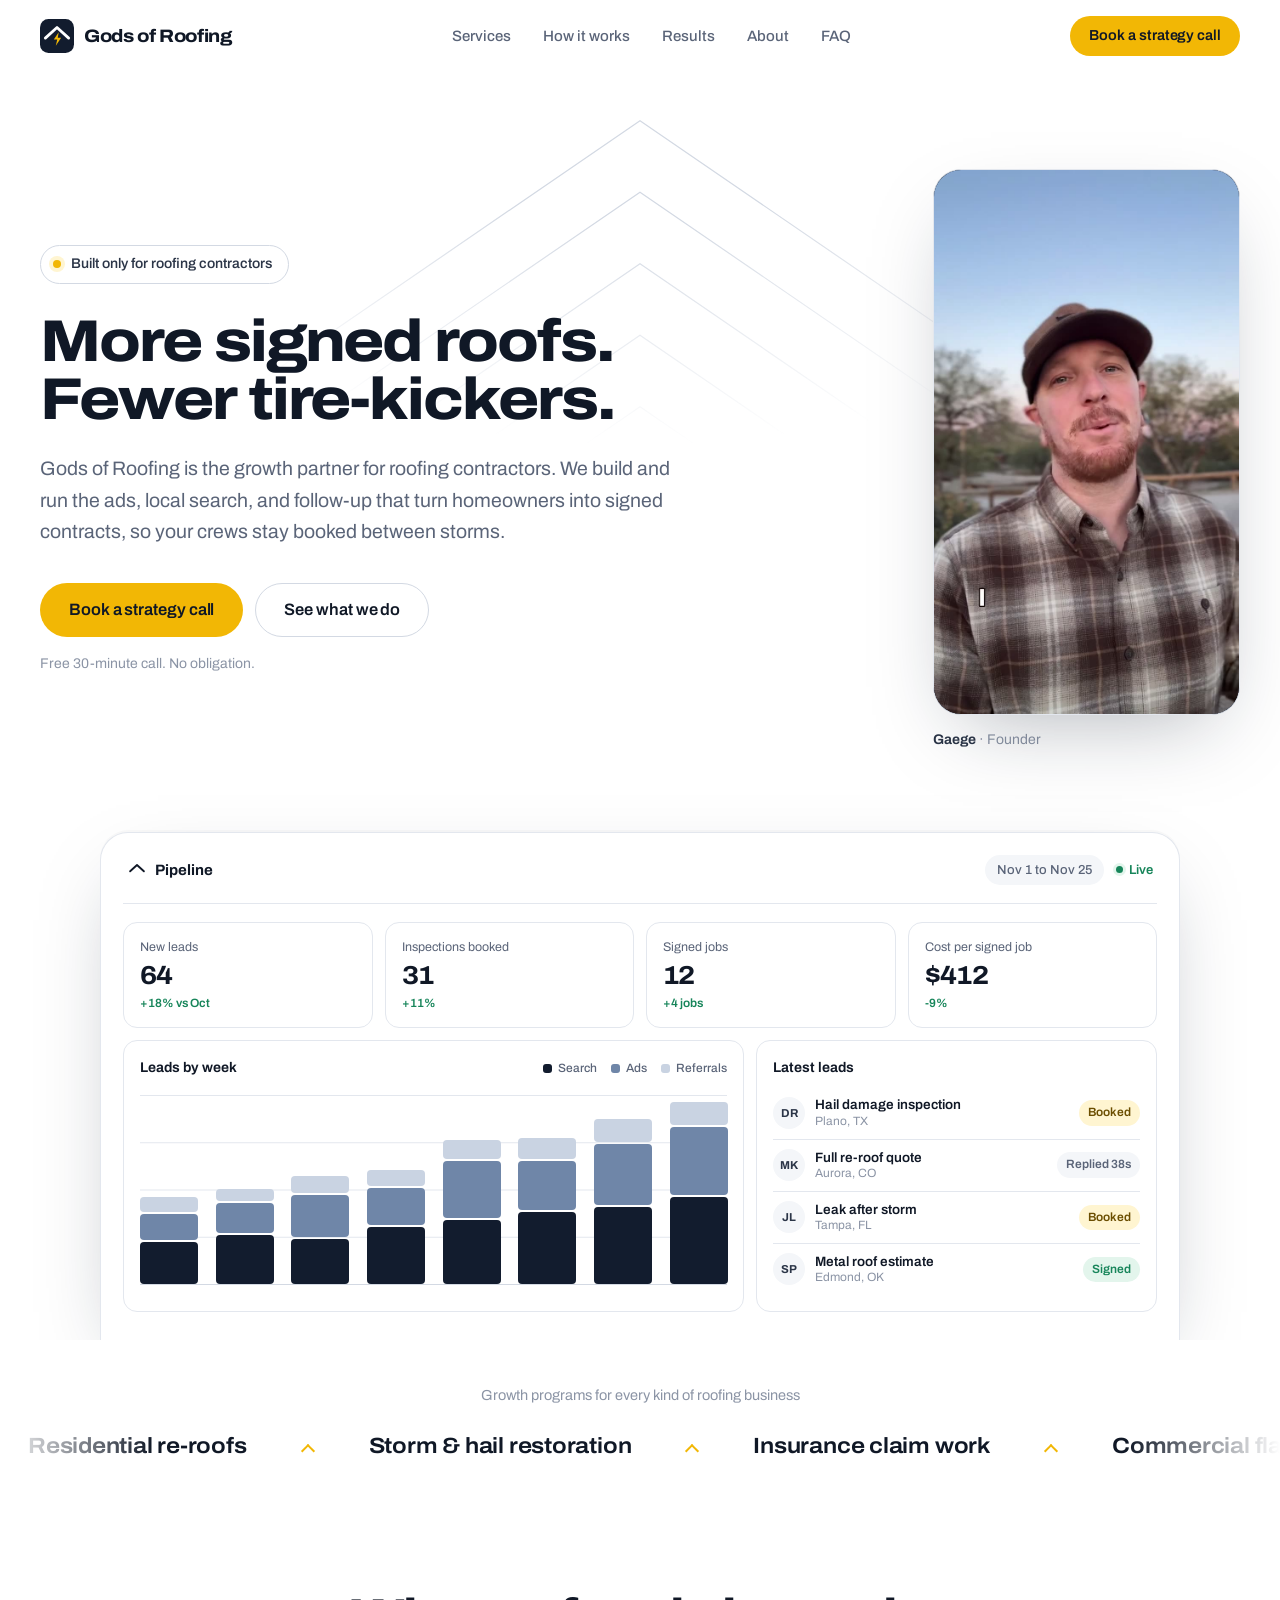
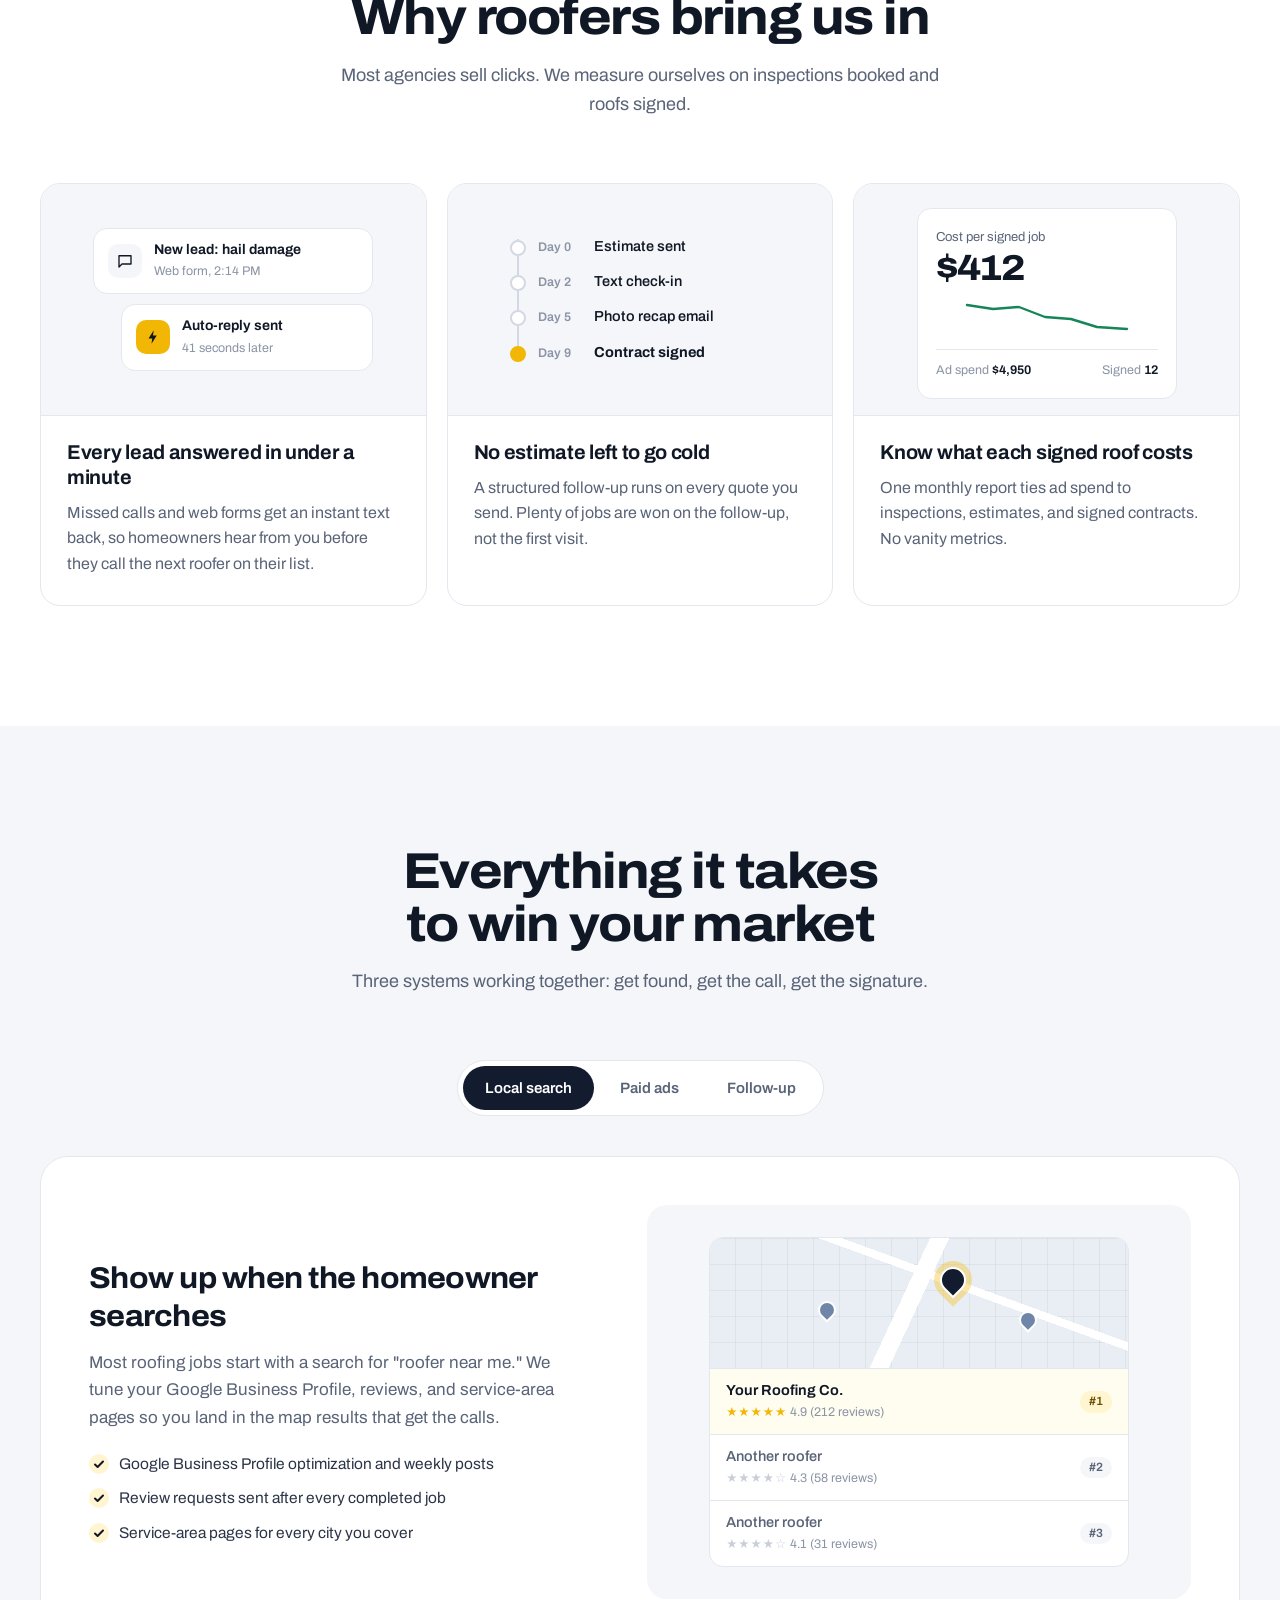
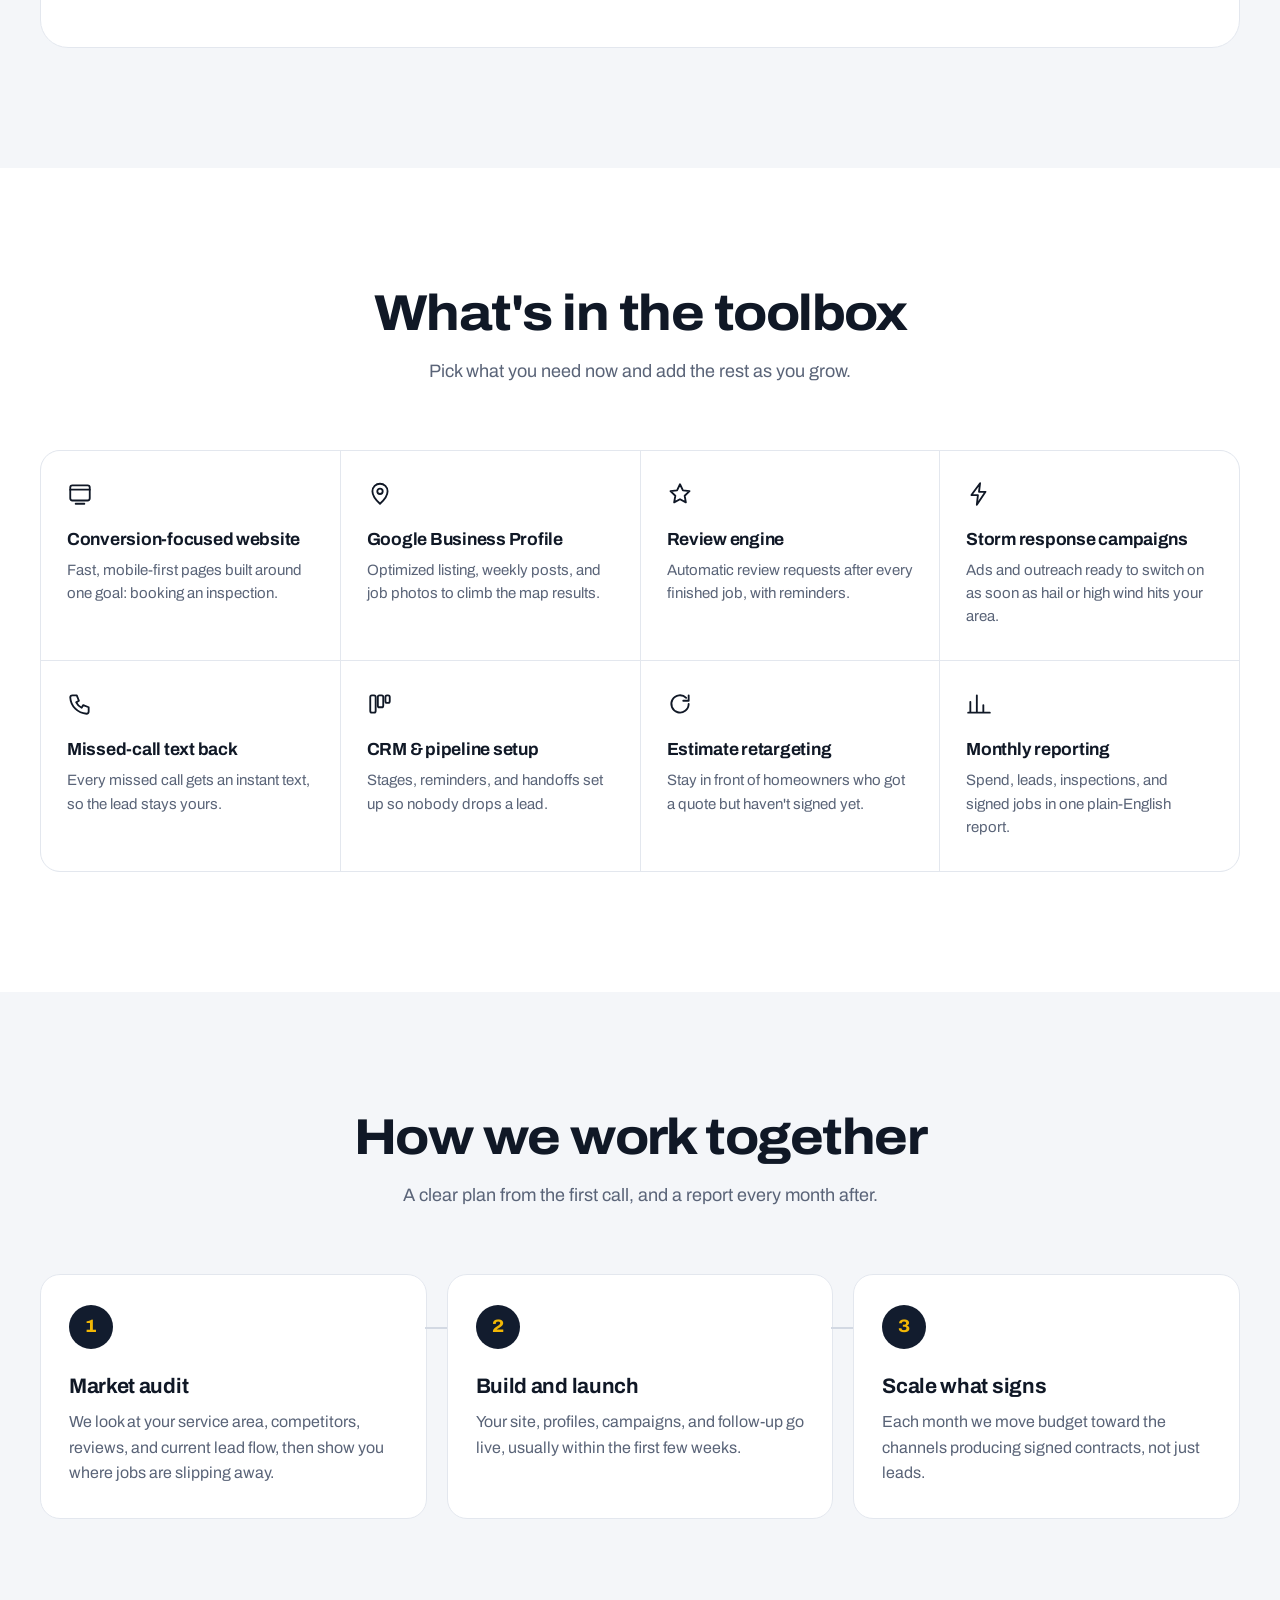
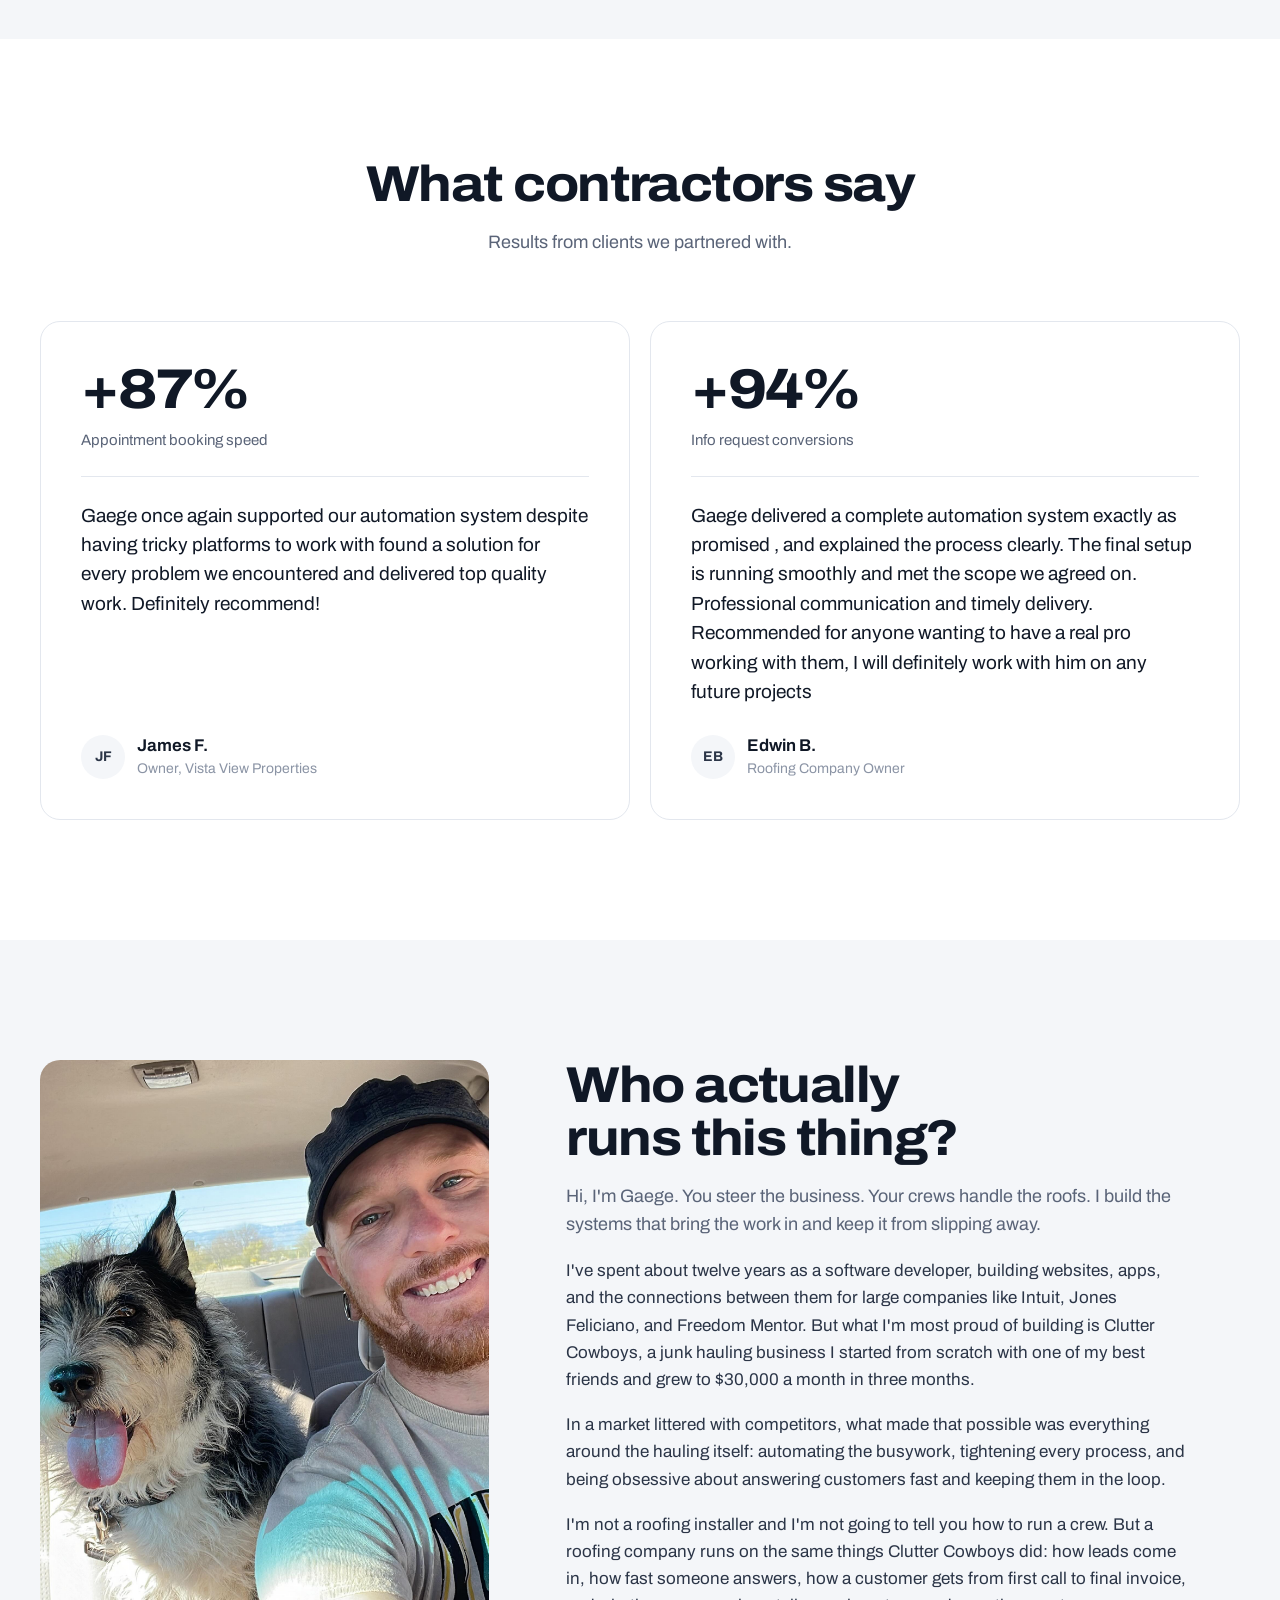
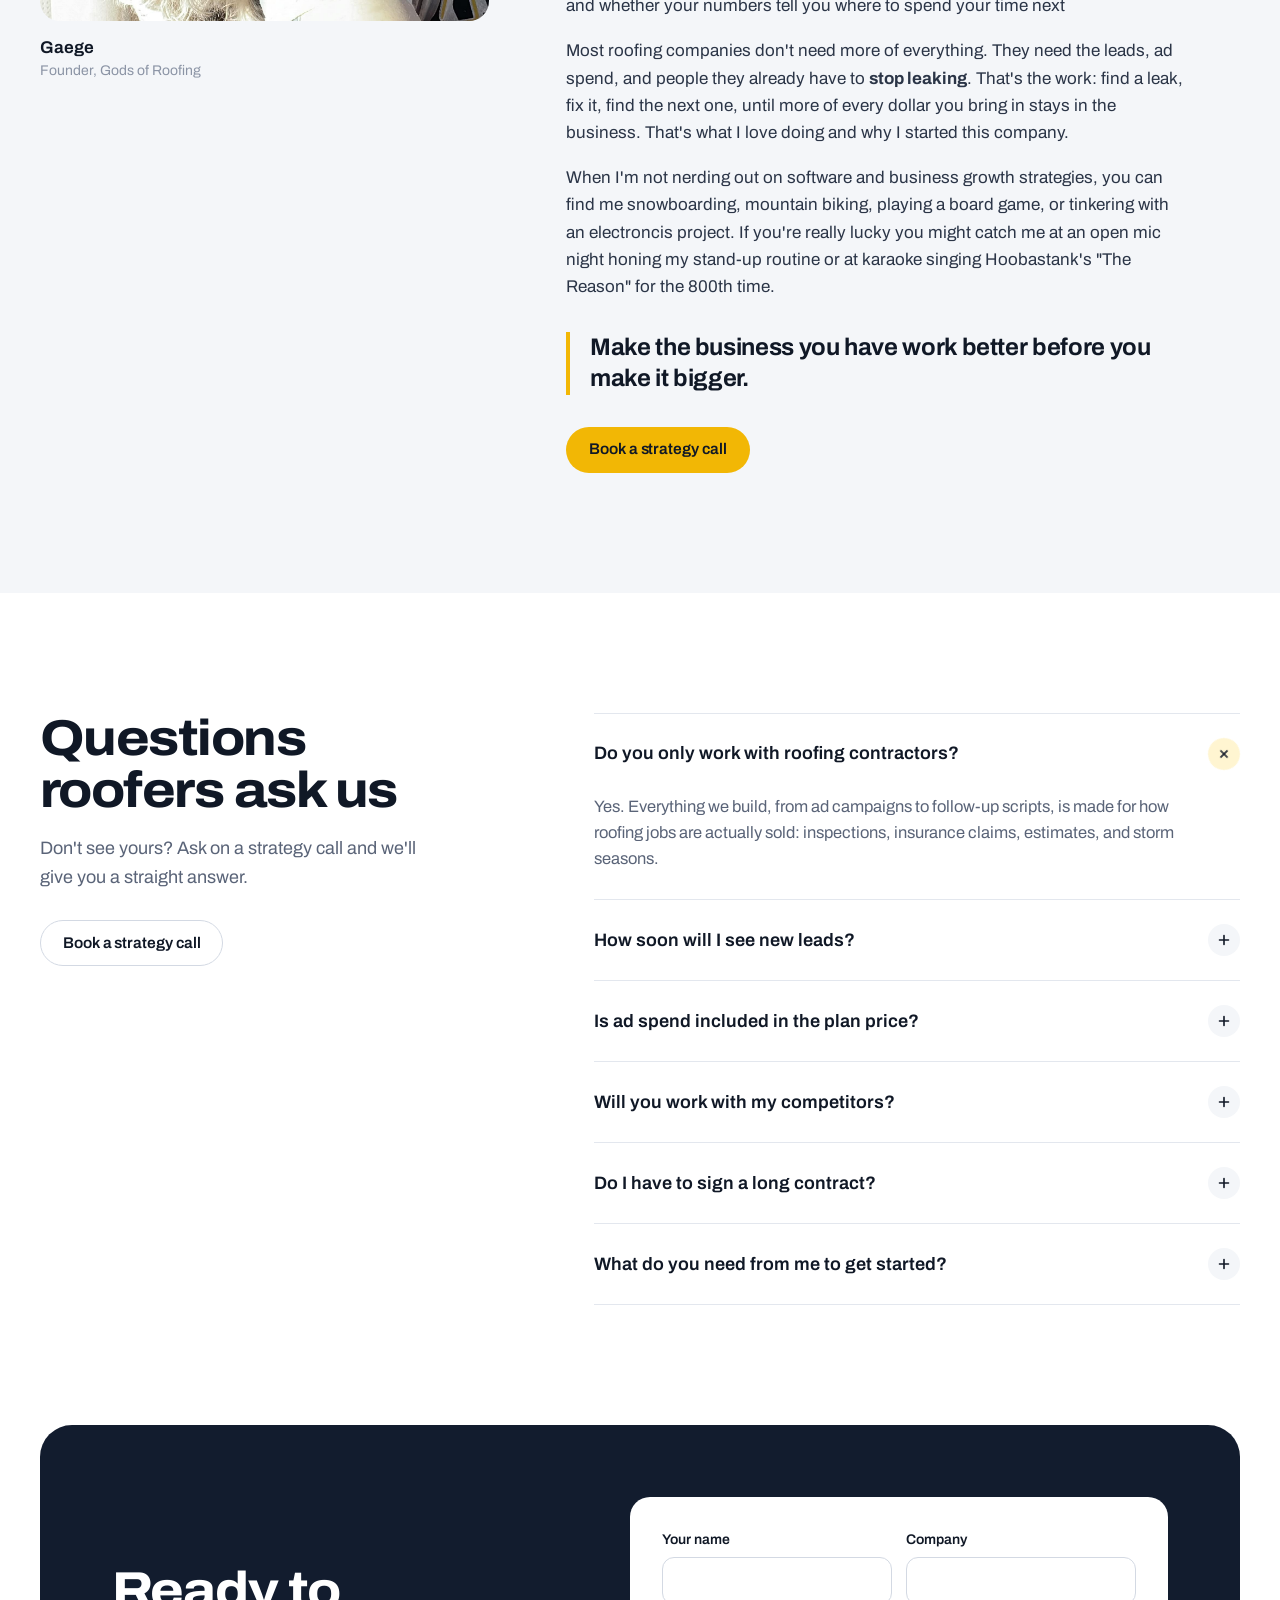
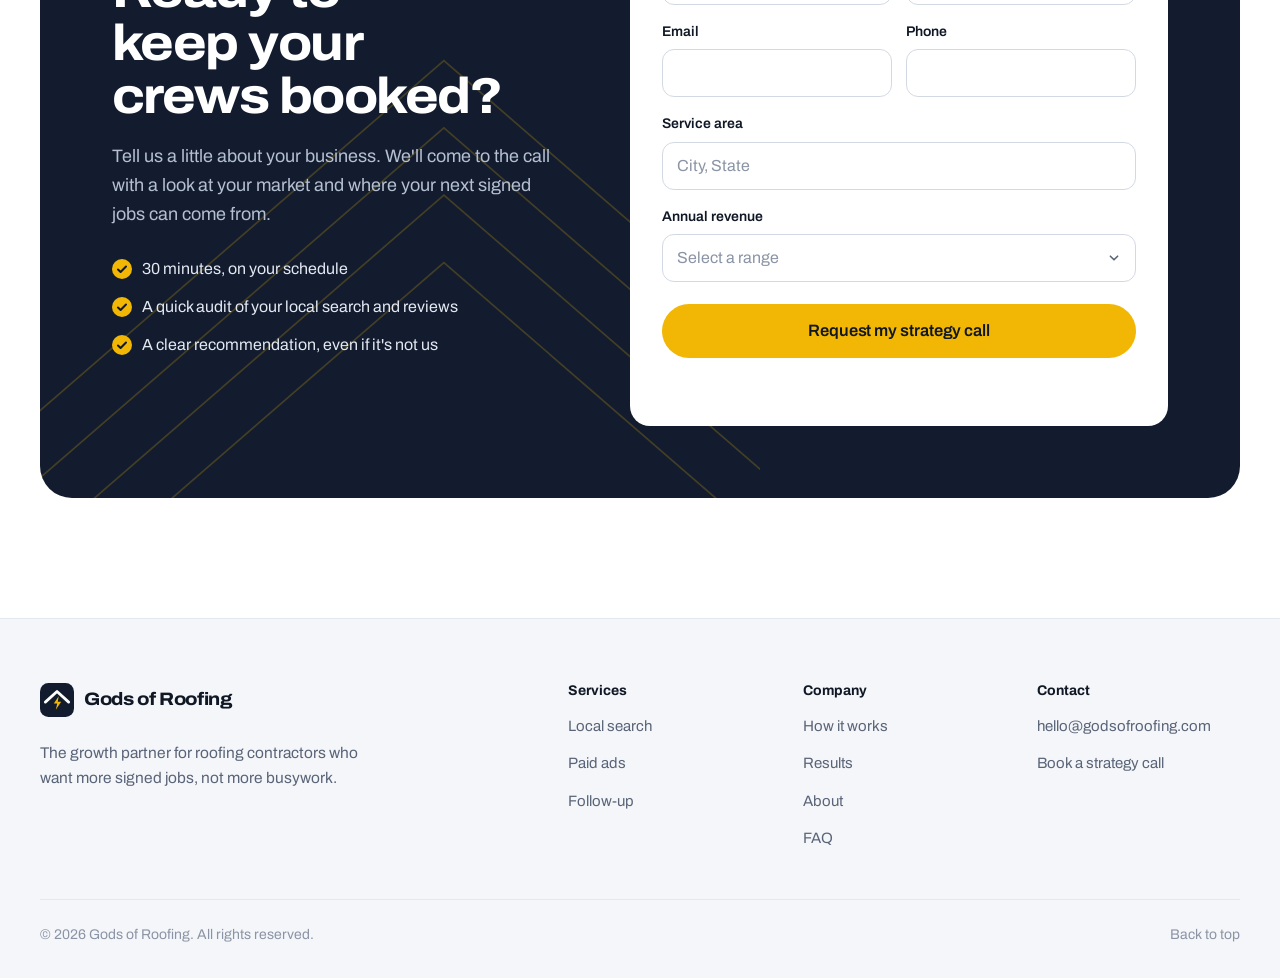
==== commit a1e13108: "update video markup" ====
--- a/index.html
+++ b/index.html
@@ -90,7 +90,6 @@
                   videos/intro-vertical.mp4    9:16, shown beside the copy on desktop (1025px and up)
                   videos/intro-horizontal.mp4  16:9, shown below the copy on tablet and phone
                   videos/intro-vertical.jpg / intro-horizontal.jpg  optional poster frames
-                  videos/intro.vtt             optional captions (shared by both cuts, since the script is the same)
                 The video starts muted (browsers block autoplay with sound); "Watch with sound" restarts it with audio.
                 If the video files are missing, this block removes itself and the hero looks exactly as before.
             -->
@@ -101,7 +100,6 @@
                     data-poster-vertical="videos/intro-vertical.jpg"
                     data-poster-horizontal="videos/intro-horizontal.jpg"
                     aria-label="Intro video from Gaege, founder of Gods of Roofing">
-                    <track kind="captions" src="videos/intro.vtt" srclang="en" label="English" default>
                 </video>
                 <button class="hero-video-sound" type="button" data-video-sound>
                     <svg viewBox="0 0 24 24" aria-hidden="true">
--- a/styles.css
+++ b/styles.css
@@ -433,7 +433,7 @@
 
 .hero-video-caption {
     margin-top: 14px;
-    text-align: center;
+    text-align: left;
     font-size: 14px;
     color: var(--muted);
 }
@@ -443,11 +443,16 @@
     font-weight: 650;
 }
 
-.hero-video video {
+.hero-video video,
+.hero-video img {
     display: block;
     width: 100%;
     height: 100%;
     object-fit: cover;
+}
+
+.hero-video video[hidden] {
+    display: none;
 }
 
 .hero-video-sound {
@@ -2260,8 +2265,27 @@
         font-size: 16px;
     }
 
+    .hero {
+        padding-top: 32px;
+    }
+
     .hero h1 {
-        font-size: clamp(2.3rem, 10.5vw, 2.8rem);
+        /* keep each line of the headline on one row so the video stays near the fold */
+        margin-top: 20px;
+        font-size: clamp(1.85rem, 8.4vw, 2.3rem);
+        line-height: 1.05;
+    }
+
+    .lede {
+        margin-top: 16px;
+    }
+
+    .hero-ctas {
+        margin-top: 24px;
+    }
+
+    .hero-video {
+        margin-top: 28px;
     }
 
     .hero-ctas {
